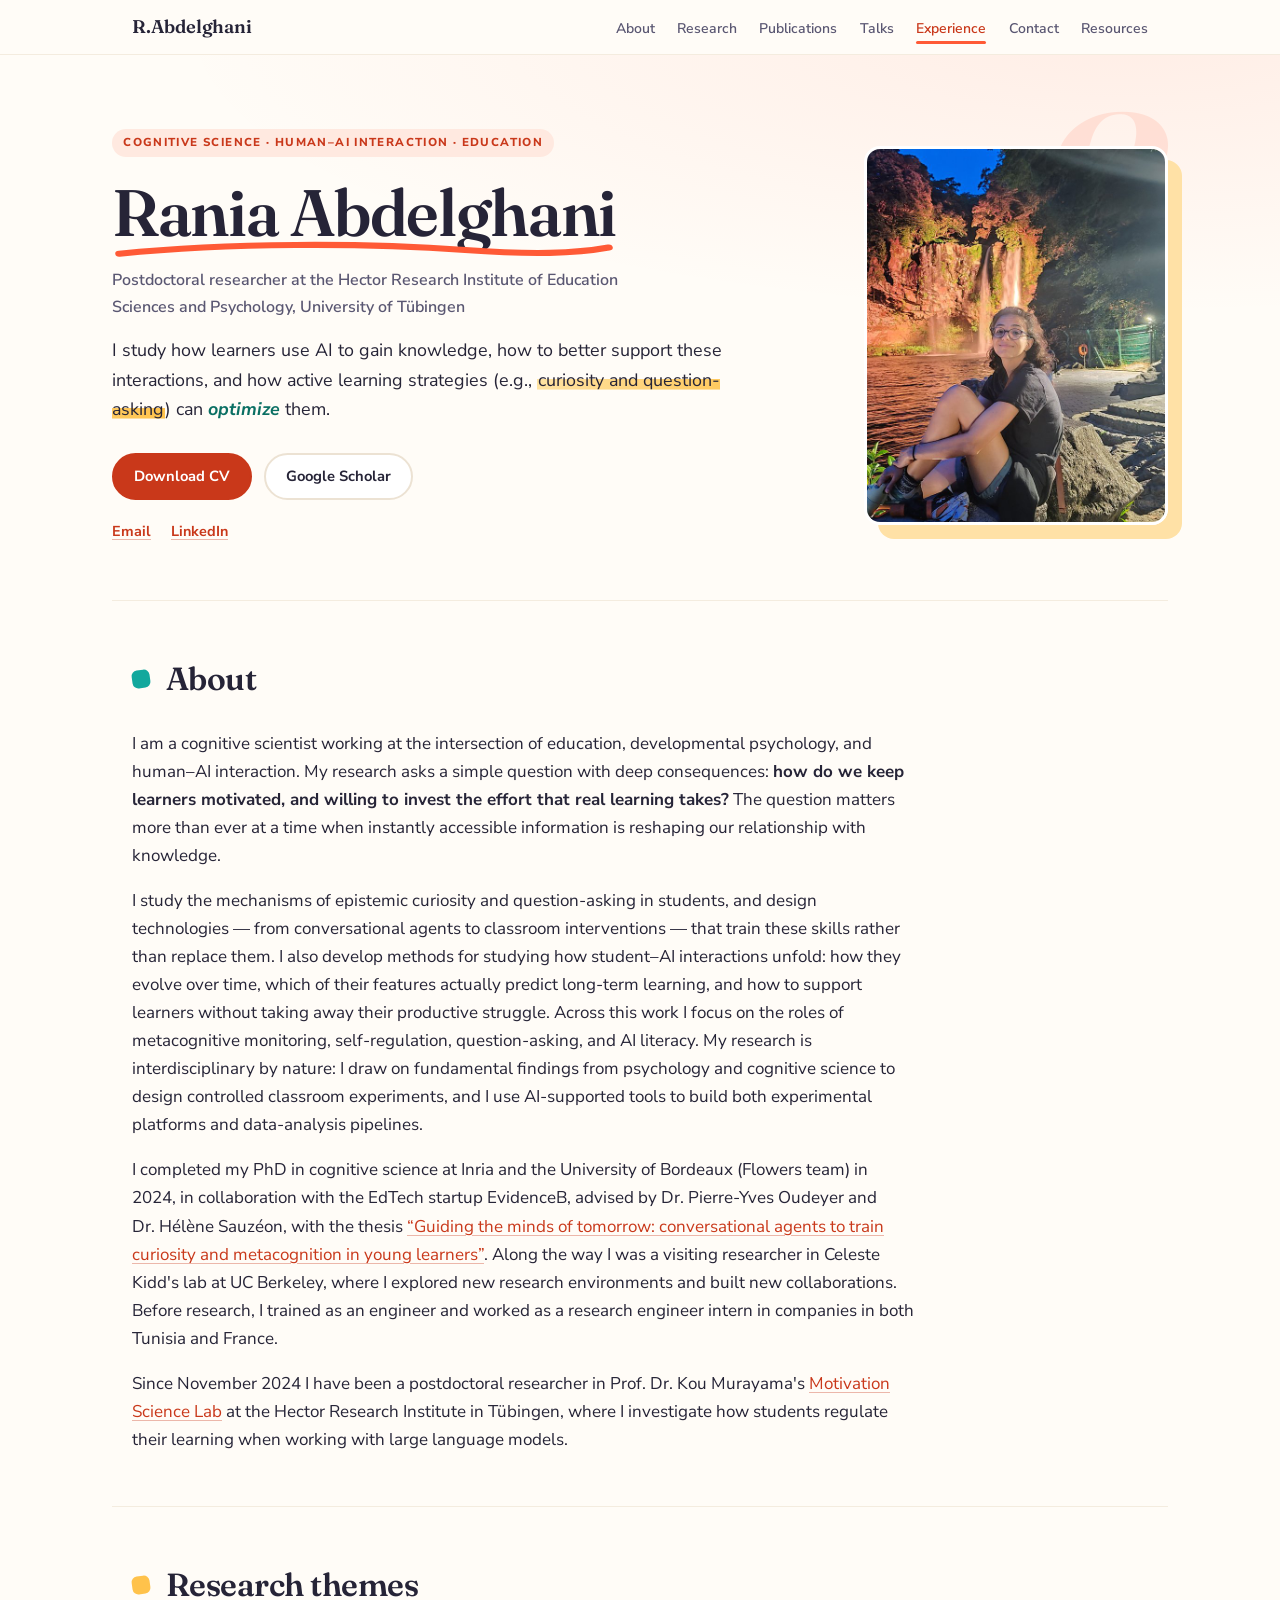
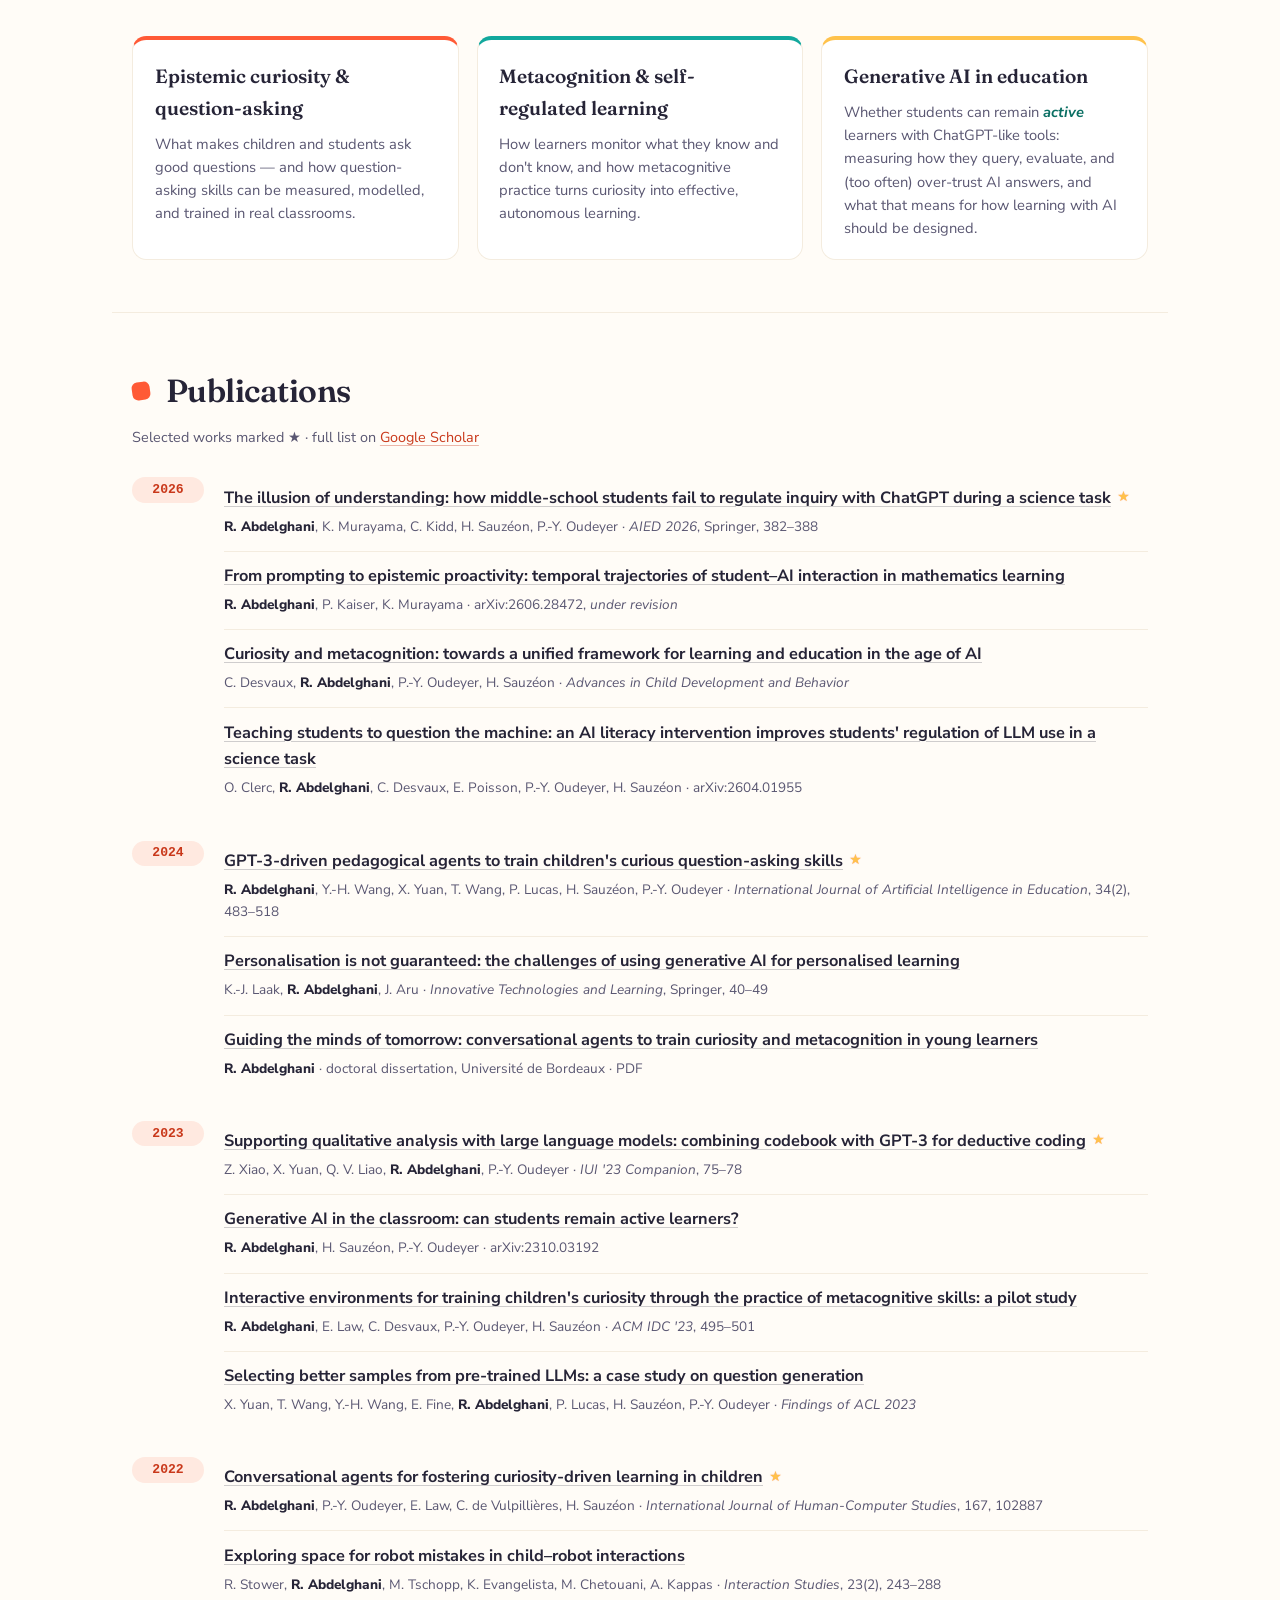
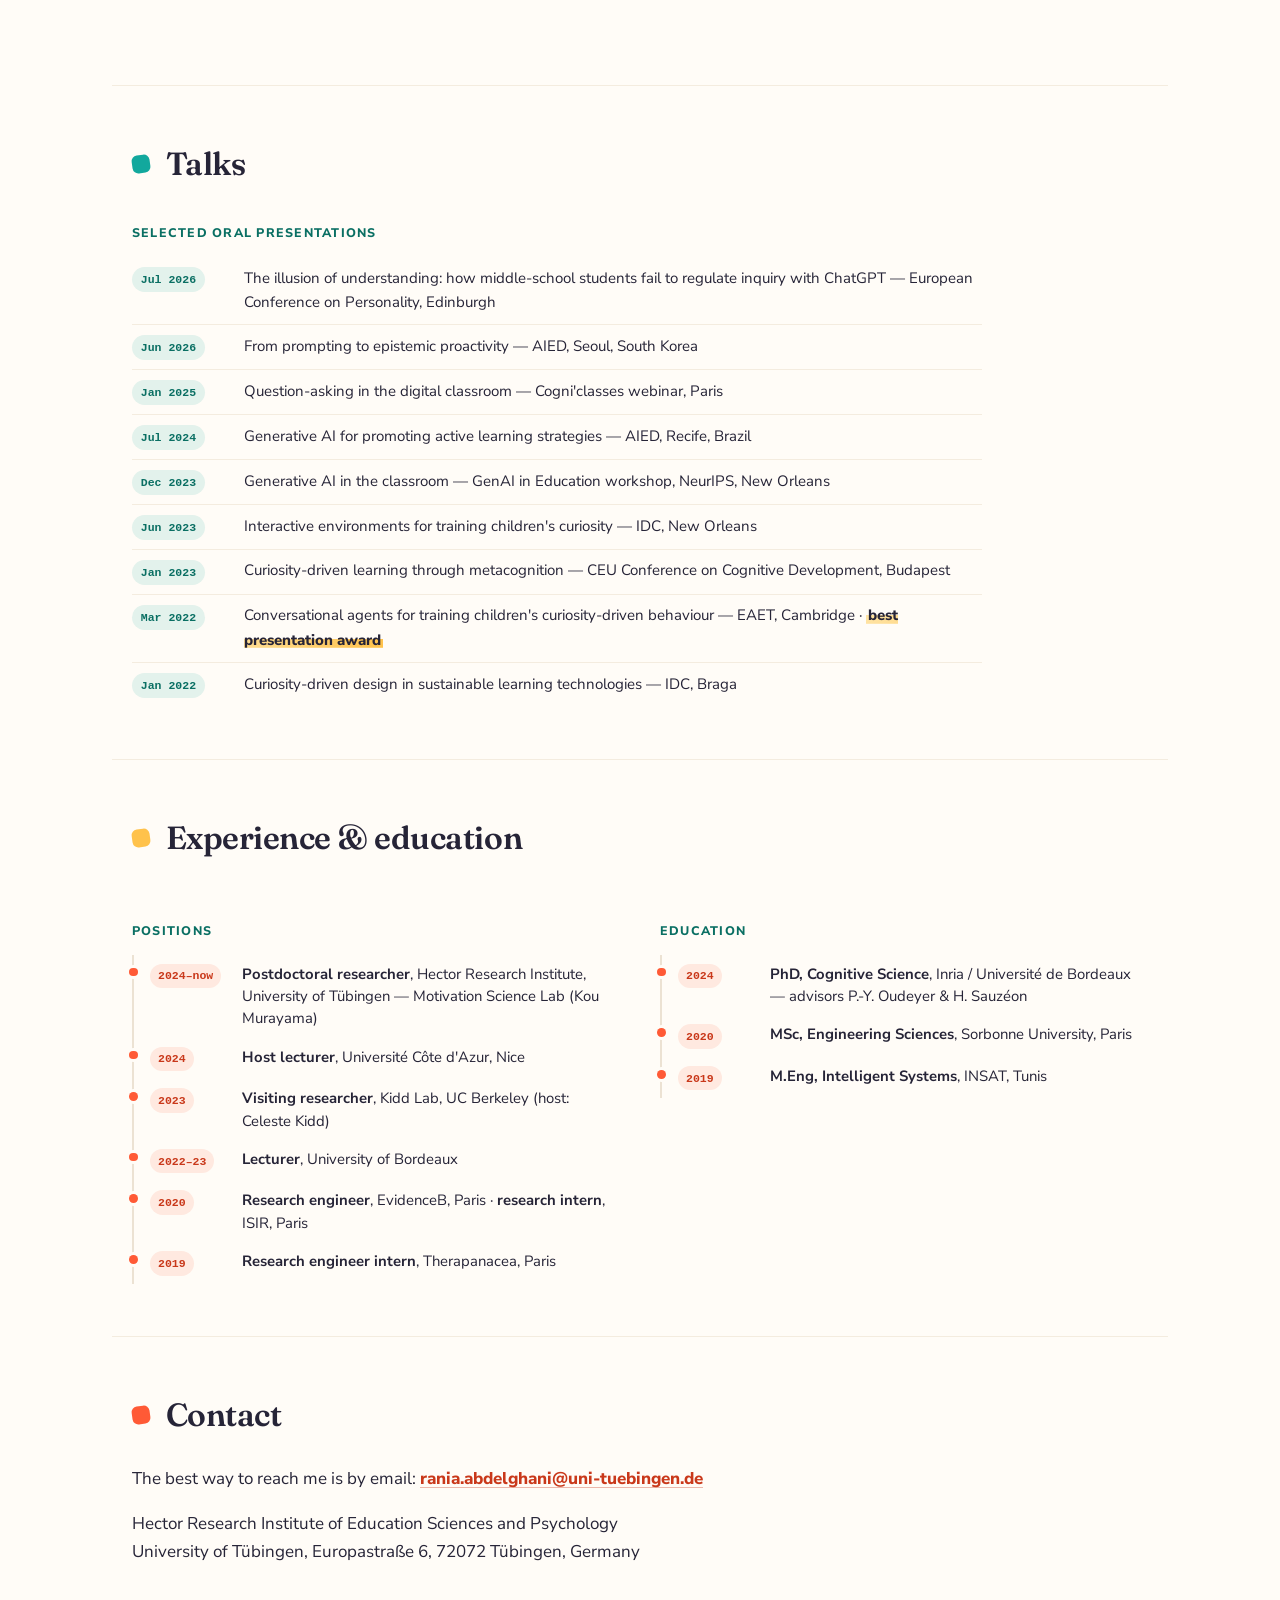
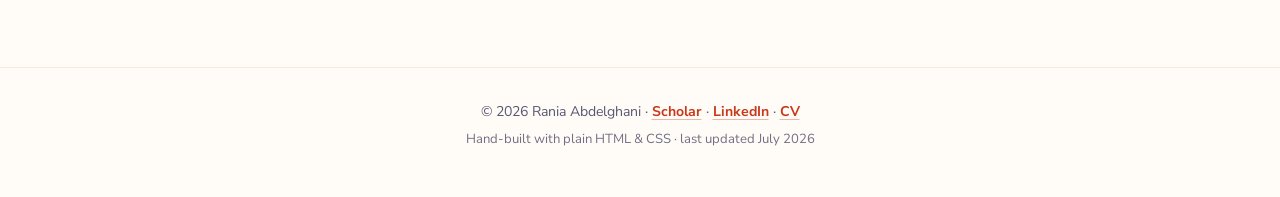
==== index.html @ e4611a33 "feat: brighten site with playful 'curious' theme - Rebuild stylesheet: sunlit cream palette with cor" ====
<!DOCTYPE html>
<html lang="en">
<head>
<meta charset="utf-8">
<meta name="viewport" content="width=device-width, initial-scale=1">
<title>Rania Abdelghani — Cognitive Science &amp; AI in Education</title>
<meta name="description" content="Dr. Rania Abdelghani is a postdoctoral researcher at the Hector Research Institute, University of Tübingen, studying curiosity, metacognition, and how children and students learn with generative AI.">
<link rel="canonical" href="https://raniaabdelghani.github.io/">
<meta property="og:type" content="profile">
<meta property="og:title" content="Rania Abdelghani — Cognitive Science &amp; AI in Education">
<meta property="og:description" content="Curiosity, metacognition, and learning with generative AI. Postdoctoral researcher, Hector Research Institute, University of Tübingen.">
<meta property="og:url" content="https://raniaabdelghani.github.io/">
<meta property="og:image" content="https://raniaabdelghani.github.io/assets/img/portrait.jpg">
<meta name="twitter:card" content="summary">
<link rel="icon" href="data:image/svg+xml,%3Csvg xmlns='http://www.w3.org/2000/svg' viewBox='0 0 100 100'%3E%3Ctext y='.9em' font-size='90'%3E%E2%9D%94%3C/text%3E%3C/svg%3E">
<link rel="preconnect" href="https://fonts.googleapis.com">
<link rel="preconnect" href="https://fonts.gstatic.com" crossorigin>
<link rel="stylesheet" href="https://fonts.googleapis.com/css2?family=Fraunces:ital,opsz,wght@0,9..144,400..900;1,9..144,400..600&family=Nunito+Sans:ital,wght@0,400;0,600;0,700;0,800;1,400&display=swap">
<link rel="stylesheet" href="assets/css/style.css">
<script type="application/ld+json">
{
  "@context": "https://schema.org",
  "@type": "Person",
  "name": "Rania Abdelghani",
  "jobTitle": "Postdoctoral Researcher",
  "affiliation": {
    "@type": "Organization",
    "name": "Hector Research Institute of Education Sciences and Psychology, University of Tübingen"
  },
  "url": "https://raniaabdelghani.github.io/",
  "sameAs": [
    "https://scholar.google.com/citations?user=L5WCl5MAAAAJ",
    "https://www.linkedin.com/in/abdelghanir-rania/"
  ]
}
</script>
</head>
<body>

<a class="skip-link" href="#main">Skip to content</a>

<header class="site-head" id="top">
  <nav class="nav" aria-label="Main">
    <a class="nav-name" href="#top">R.&hairsp;Abdelghani</a>
    <button type="button" class="nav-toggle" aria-expanded="false" aria-controls="nav-menu">
      <span class="nav-toggle-bar" aria-hidden="true"></span>
      <span class="visually-hidden">Menu</span>
    </button>
    <ul class="nav-menu" id="nav-menu">
      <li><a href="#about">About</a></li>
      <li><a href="#research">Research</a></li>
      <li><a href="#publications">Publications</a></li>
      <li><a href="#talks">Talks</a></li>
      <li><a href="#experience">Experience</a></li>
      <li><a href="#contact">Contact</a></li>
      <li><a href="resources.html">Resources</a></li>
    </ul>
  </nav>
</header>

<main id="main" tabindex="-1">

  <!-- ============ HERO ============ -->
  <section class="hero" aria-label="Introduction">
    <div class="hero-inner">
      <span class="floating-q" aria-hidden="true">?</span>
      <div class="hero-text">
        <p class="kicker">Cognitive science · Human–AI interaction · Education</p>
        <h1>Rania Abdelghani</h1>
        <p class="hero-role">Postdoctoral researcher at the Hector Research Institute of Education Sciences and Psychology, University of&nbsp;Tübingen</p>
        <p class="hero-tagline">I study how learners use AI to gain knowledge, how to better support these interactions, and how active learning strategies (e.g., <span class="hl">curiosity and question-asking</span>) can <em>optimize</em> them.</p>
        <div class="hero-actions">
          <a class="btn btn-primary" href="assets/cv-rania-abdelghani.pdf">Download CV</a>
          <a class="btn" href="https://scholar.google.com/citations?user=L5WCl5MAAAAJ">Google Scholar</a>
        </div>
        <ul class="hero-links" aria-label="Profiles">
          <li><a class="mailto-link" href="#contact">Email</a></li>
          <li><a href="https://www.linkedin.com/in/abdelghanir-rania/">LinkedIn</a></li>
        </ul>
      </div>
      <div class="hero-portrait">
        <img src="assets/img/portrait.jpg" alt="Portrait of Rania Abdelghani" width="320" height="400"
             onerror="this.style.display='none';this.nextElementSibling.style.display='grid'">
        <div class="monogram" style="display:none" aria-hidden="true"><span>RA</span><span class="monogram-q">?</span></div>
      </div>
    </div>
  </section>

  <!-- ============ ABOUT ============ -->
  <section class="section" id="about">
    <h2>About</h2>
    <div class="prose">
      <p>I am a cognitive scientist working at the intersection of education, developmental psychology, and human–AI interaction. My research asks a simple question with deep consequences: <strong>how do we keep learners motivated, and willing to invest the effort that real learning takes?</strong> The question matters more than ever at a time when instantly accessible information is reshaping our relationship with knowledge.</p>
      <p>I study the mechanisms of epistemic curiosity and question-asking in students, and design technologies — from conversational agents to classroom interventions — that train these skills rather than replace them. I also develop methods for studying how student–AI interactions unfold: how they evolve over time, which of their features actually predict long-term learning, and how to support learners without taking away their productive struggle. Across this work I focus on the roles of metacognitive monitoring, self-regulation, question-asking, and AI literacy. My research is interdisciplinary by nature: I draw on fundamental findings from psychology and cognitive science to design controlled classroom experiments, and I use AI-supported tools to build both experimental platforms and data-analysis pipelines.</p>
      <p>I completed my PhD in cognitive science at Inria and the University of Bordeaux (Flowers team) in 2024, in collaboration with the EdTech startup EvidenceB, advised by Dr.&nbsp;Pierre-Yves Oudeyer and Dr.&nbsp;Hélène Sauzéon, with the thesis <a href="assets/phd-thesis-rania-abdelghani.pdf">“Guiding the minds of tomorrow: conversational agents to train curiosity and metacognition in young learners”</a>. Along the way I was a visiting researcher in Celeste Kidd's lab at UC&nbsp;Berkeley, where I explored new research environments and built new collaborations. Before research, I trained as an engineer and worked as a research engineer intern in companies in both Tunisia and France.</p>
      <p>Since November 2024 I have been a postdoctoral researcher in Prof.&nbsp;Dr.&nbsp;Kou Murayama's <a href="https://motivationsciencelab.com/">Motivation Science Lab</a> at the Hector Research Institute in Tübingen, where I investigate how students regulate their learning when working with large language models.</p>
    </div>
  </section>

  <!-- ============ RESEARCH ============ -->
  <section class="section" id="research">
    <h2>Research themes</h2>
    <div class="cards">
      <article class="card">
        <h3>Epistemic curiosity &amp; question-asking</h3>
        <p>What makes children and students ask good questions — and how question-asking skills can be measured, modelled, and trained in real classrooms.</p>
      </article>
      <article class="card">
        <h3>Metacognition &amp; self-regulated learning</h3>
        <p>How learners monitor what they know and don't know, and how metacognitive practice turns curiosity into effective, autonomous learning.</p>
      </article>
      <article class="card">
        <h3>Generative AI in education</h3>
        <p>Whether students can remain <em>active</em> learners with ChatGPT-like tools: measuring how they query, evaluate, and (too often) over-trust AI answers, and what that means for how learning with AI should be designed.</p>
      </article>
    </div>
  </section>

  <!-- ============ PUBLICATIONS ============ -->
  <section class="section" id="publications">
    <h2>Publications</h2>
    <p class="section-note">Selected works marked ★ · full list on <a href="https://scholar.google.com/citations?user=L5WCl5MAAAAJ">Google Scholar</a></p>

    <div class="pub-year"><h3>2026</h3>
      <ol class="pub-list">
        <li class="pub pub-selected">
          <p class="pub-title"><a href="https://doi.org/10.1007/978-3-032-29788-4_54">The illusion of understanding: how middle-school students fail to regulate inquiry with ChatGPT during a science task</a></p>
          <p class="pub-meta"><span class="me">R. Abdelghani</span>, K. Murayama, C. Kidd, H. Sauzéon, P.-Y. Oudeyer · <em>AIED 2026</em>, Springer, 382–388</p>
        </li>
        <li class="pub">
          <p class="pub-title"><a href="https://doi.org/10.48550/arXiv.2606.28472">From prompting to epistemic proactivity: temporal trajectories of student–AI interaction in mathematics learning</a></p>
          <p class="pub-meta"><span class="me">R. Abdelghani</span>, P. Kaiser, K. Murayama · arXiv:2606.28472, <em>under revision</em></p>
        </li>
        <li class="pub">
          <p class="pub-title"><a href="https://doi.org/10.1016/bs.acdb.2026.04.005">Curiosity and metacognition: towards a unified framework for learning and education in the age of AI</a></p>
          <p class="pub-meta">C. Desvaux, <span class="me">R. Abdelghani</span>, P.-Y. Oudeyer, H. Sauzéon · <em>Advances in Child Development and Behavior</em></p>
        </li>
        <li class="pub">
          <p class="pub-title"><a href="https://doi.org/10.48550/arXiv.2604.01955">Teaching students to question the machine: an AI literacy intervention improves students' regulation of LLM use in a science task</a></p>
          <p class="pub-meta">O. Clerc, <span class="me">R. Abdelghani</span>, C. Desvaux, E. Poisson, P.-Y. Oudeyer, H. Sauzéon · arXiv:2604.01955</p>
        </li>
      </ol>
    </div>

    <div class="pub-year"><h3>2024</h3>
      <ol class="pub-list">
        <li class="pub pub-selected">
          <p class="pub-title"><a href="https://doi.org/10.1007/s40593-023-00340-7">GPT-3-driven pedagogical agents to train children's curious question-asking skills</a></p>
          <p class="pub-meta"><span class="me">R. Abdelghani</span>, Y.-H. Wang, X. Yuan, T. Wang, P. Lucas, H. Sauzéon, P.-Y. Oudeyer · <em>International Journal of Artificial Intelligence in Education</em>, 34(2), 483–518</p>
        </li>
        <li class="pub">
          <p class="pub-title"><a href="https://doi.org/10.1007/978-3-031-65881-5_5">Personalisation is not guaranteed: the challenges of using generative AI for personalised learning</a></p>
          <p class="pub-meta">K.-J. Laak, <span class="me">R. Abdelghani</span>, J. Aru · <em>Innovative Technologies and Learning</em>, Springer, 40–49</p>
        </li>
        <li class="pub">
          <p class="pub-title"><a href="assets/phd-thesis-rania-abdelghani.pdf">Guiding the minds of tomorrow: conversational agents to train curiosity and metacognition in young learners</a></p>
          <p class="pub-meta"><span class="me">R. Abdelghani</span> · doctoral dissertation, Université de Bordeaux · PDF</p>
        </li>
      </ol>
    </div>

    <div class="pub-year"><h3>2023</h3>
      <ol class="pub-list">
        <li class="pub pub-selected">
          <p class="pub-title"><a href="https://doi.org/10.1145/3581754.3584136">Supporting qualitative analysis with large language models: combining codebook with GPT-3 for deductive coding</a></p>
          <p class="pub-meta">Z. Xiao, X. Yuan, Q. V. Liao, <span class="me">R. Abdelghani</span>, P.-Y. Oudeyer · <em>IUI '23 Companion</em>, 75–78</p>
        </li>
        <li class="pub">
          <p class="pub-title"><a href="https://arxiv.org/abs/2310.03192">Generative AI in the classroom: can students remain active learners?</a></p>
          <p class="pub-meta"><span class="me">R. Abdelghani</span>, H. Sauzéon, P.-Y. Oudeyer · arXiv:2310.03192</p>
        </li>
        <li class="pub">
          <p class="pub-title"><a href="https://doi.org/10.1145/3585088.3593880">Interactive environments for training children's curiosity through the practice of metacognitive skills: a pilot study</a></p>
          <p class="pub-meta"><span class="me">R. Abdelghani</span>, E. Law, C. Desvaux, P.-Y. Oudeyer, H. Sauzéon · <em>ACM IDC '23</em>, 495–501</p>
        </li>
        <li class="pub">
          <p class="pub-title"><a href="https://arxiv.org/abs/2209.11000">Selecting better samples from pre-trained LLMs: a case study on question generation</a></p>
          <p class="pub-meta">X. Yuan, T. Wang, Y.-H. Wang, E. Fine, <span class="me">R. Abdelghani</span>, P. Lucas, H. Sauzéon, P.-Y. Oudeyer · <em>Findings of ACL 2023</em></p>
        </li>
      </ol>
    </div>

    <div class="pub-year"><h3>2022</h3>
      <ol class="pub-list">
        <li class="pub pub-selected">
          <p class="pub-title"><a href="https://doi.org/10.1016/j.ijhcs.2022.102887">Conversational agents for fostering curiosity-driven learning in children</a></p>
          <p class="pub-meta"><span class="me">R. Abdelghani</span>, P.-Y. Oudeyer, E. Law, C. de Vulpillières, H. Sauzéon · <em>International Journal of Human-Computer Studies</em>, 167, 102887</p>
        </li>
        <li class="pub">
          <p class="pub-title"><a href="https://doi.org/10.1075/is.21034.sto">Exploring space for robot mistakes in child–robot interactions</a></p>
          <p class="pub-meta">R. Stower, <span class="me">R. Abdelghani</span>, M. Tschopp, K. Evangelista, M. Chetouani, A. Kappas · <em>Interaction Studies</em>, 23(2), 243–288</p>
        </li>
      </ol>
    </div>
  </section>

  <!-- ============ TALKS ============ -->
  <section class="section" id="talks">
    <h2>Talks</h2>

    <h3 class="subhead">Selected oral presentations</h3>
    <ul class="talk-list">
      <li><span class="talk-when">Jul 2026</span><span class="talk-what">The illusion of understanding: how middle-school students fail to regulate inquiry with ChatGPT — European Conference on Personality, Edinburgh</span></li>
      <li><span class="talk-when">Jun 2026</span><span class="talk-what">From prompting to epistemic proactivity — AIED, Seoul, South Korea</span></li>
      <li><span class="talk-when">Jan 2025</span><span class="talk-what">Question-asking in the digital classroom — Cogni'classes webinar, Paris</span></li>
      <li><span class="talk-when">Jul 2024</span><span class="talk-what">Generative AI for promoting active learning strategies — AIED, Recife, Brazil</span></li>
      <li><span class="talk-when">Dec 2023</span><span class="talk-what">Generative AI in the classroom — GenAI in Education workshop, NeurIPS, New Orleans</span></li>
      <li><span class="talk-when">Jun 2023</span><span class="talk-what">Interactive environments for training children's curiosity — IDC, New Orleans</span></li>
      <li><span class="talk-when">Jan 2023</span><span class="talk-what">Curiosity-driven learning through metacognition — CEU Conference on Cognitive Development, Budapest</span></li>
      <li><span class="talk-when">Mar 2022</span><span class="talk-what">Conversational agents for training children's curiosity-driven behaviour — EAET, Cambridge · <span class="award">best presentation award</span></span></li>
      <li><span class="talk-when">Jan 2022</span><span class="talk-what">Curiosity-driven design in sustainable learning technologies — IDC, Braga</span></li>
    </ul>
  </section>

  <!-- ============ EXPERIENCE ============ -->
  <section class="section" id="experience">
    <h2>Experience &amp; education</h2>
    <div class="twocol">
      <div>
        <h3 class="subhead">Positions</h3>
        <ul class="timeline">
          <li><span class="tl-when">2024–now</span><div><strong>Postdoctoral researcher</strong>, Hector Research Institute, University of Tübingen — Motivation Science Lab (Kou Murayama)</div></li>
          <li><span class="tl-when">2024</span><div><strong>Host lecturer</strong>, Université Côte d'Azur, Nice</div></li>
          <li><span class="tl-when">2023</span><div><strong>Visiting researcher</strong>, Kidd Lab, UC Berkeley (host: Celeste Kidd)</div></li>
          <li><span class="tl-when">2022–23</span><div><strong>Lecturer</strong>, University of Bordeaux</div></li>
          <li><span class="tl-when">2020</span><div><strong>Research engineer</strong>, EvidenceB, Paris · <strong>research intern</strong>, ISIR, Paris</div></li>
          <li><span class="tl-when">2019</span><div><strong>Research engineer intern</strong>, Therapanacea, Paris</div></li>
        </ul>
      </div>
      <div>
        <h3 class="subhead">Education</h3>
        <ul class="timeline">
          <li><span class="tl-when">2024</span><div><strong>PhD, Cognitive Science</strong>, Inria / Université de Bordeaux — advisors P.-Y. Oudeyer &amp; H. Sauzéon</div></li>
          <li><span class="tl-when">2020</span><div><strong>MSc, Engineering Sciences</strong>, Sorbonne University, Paris</div></li>
          <li><span class="tl-when">2019</span><div><strong>M.Eng, Intelligent Systems</strong>, INSAT, Tunis</div></li>
        </ul>
      </div>
    </div>
  </section>

  <!-- ============ CONTACT ============ -->
  <section class="section" id="contact">
    <h2>Contact</h2>
    <div class="prose">
      <p>The best way to reach me is by email:
        <span class="email-slot"><noscript>rania.abdelghani [at] uni-tuebingen [dot] de</noscript></span>
      </p>
      <p>Hector Research Institute of Education Sciences and Psychology<br>
      University of Tübingen, Europastraße 6, 72072 Tübingen, Germany</p>
    </div>
  </section>

</main>

<footer class="site-foot">
  <p>© 2026 Rania Abdelghani ·
    <a href="https://scholar.google.com/citations?user=L5WCl5MAAAAJ">Scholar</a> ·
    <a href="https://www.linkedin.com/in/abdelghanir-rania/">LinkedIn</a> ·
    <a href="assets/cv-rania-abdelghani.pdf">CV</a></p>
  <p class="foot-note">Hand-built with plain HTML &amp; CSS · last updated July 2026</p>
</footer>

<script src="assets/js/main.js"></script>
</body>
</html>
---- assets/css/style.css ----
/* ============================================================
   Rania Abdelghani — personal academic site
   Direction: "Curious" — bright, warm, playful
   Palette: sunlit cream / indigo ink / coral · teal · sun
   Type: Fraunces (display) + Nunito Sans (body/ui) + mono data
   Signature: floating "?", coral swoosh, sun highlighter
   ============================================================ */

:root {
  /* surfaces */
  --paper: #fffcf7;
  --paper-raised: #ffffff;
  --paper-sunk: #fbf2e6;

  /* ink */
  --ink: #262437;
  --ink-soft: #5a5772;

  /* accents — bright versions are for DECORATION only */
  --coral: #ff5a36;         /* swoosh, floating ?, dots, borders, hovers */
  --coral-ink: #c9381a;     /* links, button fill, coral text (AA on paper) */
  --teal: #12a89d;
  --teal-ink: #0a6f63;
  --sun: #ffc24b;
  --sun-soft: #ffe3a3;

  /* pastel picture-frame cycle — theme-tied only */
  --frame-coral: #ffc2b0;
  --frame-teal: #a7e6de;
  --frame-sun: #ffe1a6;

  /* lines */
  --rule: #ece2d3;
  --rule-soft: #f4ecdf;

  --display: "Fraunces", "Iowan Old Style", Georgia, serif;
  --sans: "Nunito Sans", system-ui, -apple-system, "Segoe UI", Roboto, sans-serif;
  --mono: ui-monospace, "SF Mono", Menlo, Consolas, "Liberation Mono", monospace;

  /* hand-drawn coral underline (bright coral) */
  --swoosh: url("data:image/svg+xml,%3Csvg xmlns='http://www.w3.org/2000/svg' viewBox='0 0 300 18' preserveAspectRatio='none'%3E%3Cpath d='M5 12 C70 3 150 3 210 9 C250 13 275 12 295 7' fill='none' stroke='%23ff5a36' stroke-width='5' stroke-linecap='round'/%3E%3C/svg%3E");

  --w: 66rem;
  color-scheme: light dark;
}

@media (prefers-color-scheme: dark) {
  :root {
    --paper: #1b1a26;
    --paper-raised: #232232;
    --paper-sunk: #201f2c;
    --ink: #efeaf3;
    --ink-soft: #a8a4bb;
    --coral: #ff7a5c;
    --coral-ink: #ff8a6b;
    --teal: #35d0c3;
    --teal-ink: #48d8cb;
    --sun: #ffce5f;
    --sun-soft: #ffe3a3;
    --frame-coral: #ff9e86;
    --frame-teal: #6fd6c9;
    --frame-sun: #ffd486;
    --rule: #34324a;
    --rule-soft: #2a2839;
    --swoosh: url("data:image/svg+xml,%3Csvg xmlns='http://www.w3.org/2000/svg' viewBox='0 0 300 18' preserveAspectRatio='none'%3E%3Cpath d='M5 12 C70 3 150 3 210 9 C250 13 275 12 295 7' fill='none' stroke='%23ff7a5c' stroke-width='5' stroke-linecap='round'/%3E%3C/svg%3E");
  }
}

/* smoothly interpolable frame colour (registered → fades instead of snapping) */
@property --frame {
  syntax: "<color>";
  inherits: false;
  initial-value: #ffe1a6;
}
@keyframes frameCycle {
  0%   { --frame: var(--frame-coral); transform: rotate(0deg); }
  16%  { transform: rotate(2deg); }
  33%  { --frame: var(--frame-teal);  transform: rotate(0deg); }
  50%  { transform: rotate(2deg); }
  66%  { --frame: var(--frame-sun);   transform: rotate(0deg); }
  83%  { transform: rotate(2deg); }
  100% { --frame: var(--frame-coral); transform: rotate(0deg); }
}

* { box-sizing: border-box; }

html { scroll-behavior: smooth; scroll-padding-top: 4.5rem; }

body {
  margin: 0;
  background: var(--paper);
  color: var(--ink);
  font-family: var(--sans);
  font-size: 1.0625rem;
  line-height: 1.65;
  font-optical-sizing: auto;
  -webkit-font-smoothing: antialiased;
}

/* ---------- utilities ---------- */

.visually-hidden {
  position: absolute; width: 1px; height: 1px;
  overflow: hidden; clip: rect(0 0 0 0); white-space: nowrap;
}

.skip-link {
  position: absolute; left: 1rem; top: -3rem;
  background: var(--ink); color: var(--paper);
  padding: .5rem 1rem; border-radius: 0 0 .6rem .6rem;
  font-family: var(--sans); font-size: .875rem; font-weight: 700;
  transition: top .15s ease; z-index: 20;
}
.skip-link:focus { top: 0; }

a {
  color: var(--coral-ink);
  text-decoration-color: color-mix(in srgb, var(--coral-ink) 35%, transparent);
  text-underline-offset: 3px;
}
a:hover { text-decoration-thickness: 2px; }

:focus-visible { outline: 2.5px solid var(--coral); outline-offset: 3px; border-radius: 3px; }

/* sun-yellow highlighter marker — "a curious mind marking the page" */
.hl {
  background: linear-gradient(103deg, var(--sun-soft), var(--sun)) no-repeat;
  background-size: 100% 44%;
  background-position: 0 82%;
  padding: 0 .08em;
  border-radius: .1em;
}
@media (prefers-color-scheme: dark) {
  .hl {
    color: var(--ink);
    background: linear-gradient(transparent 58%, color-mix(in srgb, var(--sun) 42%, transparent) 0) no-repeat;
  }
}

/* ---------- nav ---------- */

.site-head {
  position: sticky; top: 0; z-index: 10;
  background: color-mix(in srgb, var(--paper) 85%, transparent);
  backdrop-filter: blur(10px);
  -webkit-backdrop-filter: blur(10px);
  border-bottom: 1px solid var(--rule-soft);
}

.nav {
  max-width: var(--w); margin: 0 auto; padding: 0 1.25rem;
  display: flex; align-items: center; justify-content: space-between;
  min-height: 3.4rem;
  font-family: var(--sans);
}

.nav-name {
  font-family: var(--display); font-weight: 600; font-size: 1.15rem;
  color: var(--ink); text-decoration: none; letter-spacing: -.01em;
}
.nav-name:hover { color: var(--coral-ink); }

.nav-menu {
  display: flex; gap: 1.4rem; list-style: none; margin: 0; padding: 0;
}
.nav-menu a {
  position: relative;
  color: var(--ink-soft); text-decoration: none;
  font-size: .875rem; font-weight: 600;
  padding: .35rem 0;
}
.nav-menu a::after {
  content: ""; position: absolute; left: 0; right: 0; bottom: -.05rem;
  height: 2.5px; border-radius: 2px; background: var(--coral);
  transform: scaleX(0); transform-origin: left; transition: transform .2s ease;
}
.nav-menu a:hover { color: var(--ink); }
.nav-menu a:hover::after { transform: scaleX(1); }
.nav-menu a.active { color: var(--coral-ink); }
.nav-menu a.active::after { transform: scaleX(1); }

.nav-toggle {
  display: none; background: none; border: 1.5px solid var(--rule);
  border-radius: .6rem; padding: .55rem .6rem; cursor: pointer;
}
.nav-toggle-bar, .nav-toggle-bar::before, .nav-toggle-bar::after {
  content: ""; display: block; width: 1.1rem; height: 2.5px;
  background: var(--ink); border-radius: 2px; position: relative;
}
.nav-toggle-bar::before { position: absolute; top: -5px; }
.nav-toggle-bar::after  { position: absolute; top: 5px; }

/* ---------- hero ---------- */

.hero {
  padding: 4.5rem 1.25rem 3.5rem;
  background: radial-gradient(120% 85% at 88% -5%, color-mix(in srgb, var(--coral) 9%, transparent), transparent 62%);
}

.hero-inner {
  position: relative;
  max-width: var(--w); margin: 0 auto;
  display: grid; grid-template-columns: 1fr minmax(14rem, 19rem);
  gap: 3rem; align-items: center;
}
.hero-text, .hero-portrait { position: relative; z-index: 1; }

/* the signature: a big, curious question mark hanging in the air */
.floating-q {
  position: absolute; z-index: 0; top: -3.2rem; right: 2%;
  font-family: var(--display); font-style: italic; font-weight: 600;
  font-size: clamp(9rem, 20vw, 17rem); line-height: 1;
  color: var(--coral); opacity: .12; pointer-events: none;
  user-select: none;
}
@media (prefers-reduced-motion: no-preference) {
  .floating-q { animation: bob 6s ease-in-out infinite; }
  @keyframes bob {
    50% { transform: translateY(-.6rem) rotate(-3deg); }
  }
}

.kicker {
  display: inline-block;
  font-family: var(--sans); font-size: .72rem; font-weight: 800;
  letter-spacing: .12em; text-transform: uppercase;
  color: var(--coral-ink);
  background: color-mix(in srgb, var(--coral) 12%, var(--paper));
  padding: .3rem .7rem; border-radius: 999px;
  margin: 0 0 1.4rem;
}

.hero h1 {
  position: relative; display: inline-block;
  font-family: var(--display); font-weight: 600;
  font-size: clamp(2.6rem, 6vw, 4.1rem); line-height: 1.02;
  letter-spacing: -.02em;
  margin: 0 0 1.3rem;
}
.hero h1::after {
  content: ""; position: absolute; left: -.02em; right: -.02em; bottom: -.22em;
  height: .34em; background: var(--swoosh) no-repeat; background-size: 100% 100%;
}

.hero-role {
  font-family: var(--sans); font-size: 1rem; font-weight: 600; color: var(--ink-soft);
  margin: 0 0 1rem; max-width: 34em;
}

.hero-tagline { margin: 0 0 1.75rem; max-width: 36em; font-size: 1.12rem; }
.hero-tagline em { font-style: italic; color: var(--teal-ink); font-weight: 700; }

.hero-actions { display: flex; flex-wrap: wrap; gap: .75rem; margin-bottom: 1.25rem; }

.btn {
  display: inline-block; font-family: var(--sans); font-size: .92rem; font-weight: 700;
  padding: .6rem 1.25rem; border-radius: 999px;
  border: 2px solid var(--rule); color: var(--ink);
  text-decoration: none; background: var(--paper-raised);
  transition: transform .15s ease, border-color .15s ease, box-shadow .15s ease;
}
.btn:hover { border-color: var(--ink-soft); transform: translateY(-2px); }
.btn-primary {
  background: var(--coral-ink); border-color: var(--coral-ink); color: #fff;
}
.btn-primary:hover {
  border-color: var(--coral-ink); transform: translateY(-2px);
  box-shadow: 0 8px 18px color-mix(in srgb, var(--coral) 40%, transparent);
}
@media (prefers-color-scheme: dark) {
  .btn-primary { color: #201409; }
  .video-play { color: #201409; }
}

.hero-links {
  display: flex; gap: 1.25rem; list-style: none; margin: 0; padding: 0;
  font-family: var(--sans); font-size: .9rem; font-weight: 700;
}

.hero-portrait img {
  width: 100%; height: auto; border-radius: 1rem; display: block;
  border: 3px solid var(--paper-raised);
  --frame: var(--frame-sun);
  box-shadow: 14px 14px 0 var(--frame);
}
.hero-portrait img:hover, .monogram:hover {
  animation-play-state: paused;   /* hover to freeze the colour + angle */
}

.monogram {
  aspect-ratio: 4 / 5; border-radius: 1rem;
  background: linear-gradient(150deg, var(--paper-raised), var(--paper-sunk));
  border: 3px solid var(--paper-raised);
  --frame: var(--frame-sun);
  box-shadow: 14px 14px 0 var(--frame);
  display: grid; place-content: center; position: relative; overflow: hidden;
}

/* continuous pastel frame cycle (coral → mint → sun), motion-safe */
@media (prefers-reduced-motion: no-preference) {
  .hero-portrait img, .monogram { animation: frameCycle 8s ease-in-out infinite; }
}
.monogram span:first-child {
  font-family: var(--display); font-size: 4.4rem; font-weight: 600;
  letter-spacing: .02em; color: var(--ink-soft);
}
.monogram-q {
  position: absolute; right: -.3em; bottom: -.5em;
  font-family: var(--display); font-size: 11rem; font-style: italic;
  color: var(--coral); opacity: .16; line-height: 1;
}

/* hero load-in */
@media (prefers-reduced-motion: no-preference) {
  .hero-text > * { animation: rise .6s cubic-bezier(.2,.7,.3,1) both; }
  .hero-text > *:nth-child(2) { animation-delay: .06s; }
  .hero-text > *:nth-child(3) { animation-delay: .12s; }
  .hero-text > *:nth-child(4) { animation-delay: .18s; }
  .hero-text > *:nth-child(5) { animation-delay: .24s; }
  .hero-text > *:nth-child(6) { animation-delay: .30s; }
  @keyframes rise { from { opacity: 0; transform: translateY(.6rem); } }
}

/* ---------- sections ---------- */

.section { max-width: var(--w); margin: 0 auto; padding: 3.25rem 1.25rem; border-top: 1px solid var(--rule-soft); }

.section h2 {
  font-family: var(--display); font-size: 2rem; font-weight: 600;
  letter-spacing: -.015em; margin: 0 0 1.5rem;
}
/* playful building-block marker before each heading, cycling accents */
.section h2::before {
  content: ""; display: inline-block;
  width: .55em; height: .55em; border-radius: .18em;
  margin-right: .5em; transform: translateY(-.06em) rotate(-8deg);
  background: var(--coral);
}
.section:nth-of-type(3n+2) h2::before { background: var(--teal); }
.section:nth-of-type(3n)   h2::before { background: var(--sun); }

.subhead {
  font-family: var(--sans); font-size: .78rem; letter-spacing: .1em;
  text-transform: uppercase; color: var(--teal-ink);
  margin: 2rem 0 .85rem; font-weight: 800;
}

.section-note { font-family: var(--sans); font-size: .9rem; color: var(--ink-soft); margin: 1.25rem 0 0; }
.section h2 + .section-note { margin: -1rem 0 1.5rem; }

.prose { max-width: 46em; }
.prose p { margin: 0 0 1em; }
.prose p:last-child { margin-bottom: 0; }
.prose strong { color: var(--ink); }

/* ---------- research cards ---------- */

.cards {
  display: grid; grid-template-columns: repeat(auto-fit, minmax(15rem, 1fr));
  gap: 1.1rem;
}

.card {
  background: var(--paper-raised); border: 1px solid var(--rule-soft);
  border-top: 4px solid var(--coral);
  border-radius: .9rem; padding: 1.35rem 1.35rem 1.15rem;
  transition: transform .18s ease, box-shadow .18s ease;
}
.card:nth-child(3n+2) { border-top-color: var(--teal); }
.card:nth-child(3n)   { border-top-color: var(--sun); }
.card:hover { transform: translateY(-4px); box-shadow: 0 14px 30px rgb(38 36 55 / 10%); }
.card h3 { font-family: var(--display); font-weight: 600; font-size: 1.2rem; margin: 0 0 .5rem; }
.card p { font-family: var(--sans); font-size: .92rem; color: var(--ink-soft); margin: 0; line-height: 1.58; }
.card em { color: var(--teal-ink); font-style: italic; font-weight: 700; }

/* ---------- publications ---------- */

.pub-year { display: grid; grid-template-columns: 4.5rem 1fr; gap: 1.25rem; margin-bottom: 1.5rem; }
.pub-year h3 {
  font-family: var(--mono); font-size: .82rem; font-weight: 700;
  color: var(--coral-ink); margin: .25rem 0 0;
  background: color-mix(in srgb, var(--coral) 12%, var(--paper));
  padding: .12rem 0; border-radius: 999px; text-align: center;
  align-self: start;
}

.pub-list { list-style: none; margin: 0; padding: 0; }

.pub { padding: .7rem 0 .8rem; border-bottom: 1px solid var(--rule-soft); position: relative; }
.pub:last-child { border-bottom: none; }

.pub-title { margin: 0 0 .25rem; font-size: 1.02rem; font-weight: 700; }
.pub-title a { color: var(--ink); text-decoration-color: color-mix(in srgb, var(--ink) 22%, transparent); }
.pub-title a:hover { color: var(--coral-ink); }

.pub-meta { margin: 0; font-family: var(--sans); font-size: .85rem; color: var(--ink-soft); }
.pub-meta .me { font-weight: 800; color: var(--ink); }

.pub-selected .pub-title::after {
  content: "★"; color: var(--sun); font-size: .85em; margin-left: .45em;
  vertical-align: .12em;
  text-shadow: 0 0 1px color-mix(in srgb, var(--coral) 60%, transparent);
}
@media (prefers-color-scheme: dark) { .pub-selected .pub-title::after { text-shadow: none; } }

/* ---------- talks / video ---------- */

.video-facade {
  background: linear-gradient(135deg, #2a2740 0%, #45325c 100%);
  color: #f7f3ee; border-radius: 1rem; padding: 2.5rem 2rem;
  cursor: pointer; margin-bottom: .5rem;
}
.video-facade:hover .video-play { transform: scale(1.09); }
.video-facade-inner { max-width: 34em; margin: 0 auto; text-align: center; }
.video-play {
  display: grid; place-content: center; width: 3.4rem; height: 3.4rem;
  margin: 0 auto 1rem; border-radius: 50%;
  background: var(--coral); color: #fff; font-size: 1.15rem;
  padding-left: .2rem; transition: transform .15s ease;
}
.video-title { font-family: var(--display); font-weight: 600; font-size: 1.25rem; margin: 0 0 .5rem; }
.video-note { font-family: var(--sans); font-size: .82rem; opacity: .85; margin: 0; }
.video-note a { color: inherit; }

.video-facade iframe {
  width: 100%; aspect-ratio: 16 / 9; border: 0; border-radius: .6rem; display: block;
}
.video-facade.playing { padding: 0; background: #000; cursor: default; }

.talk-list { list-style: none; margin: 0; padding: 0; max-width: 50em; }
.talk-list li {
  display: grid; grid-template-columns: 6rem 1fr; gap: 1rem;
  padding: .55rem 0; border-bottom: 1px solid var(--rule-soft); align-items: start;
}
.talk-list li:last-child { border-bottom: none; }
.talk-when {
  font-family: var(--mono); font-size: .72rem; font-weight: 600;
  color: var(--teal-ink); background: color-mix(in srgb, var(--teal) 12%, var(--paper));
  padding: .18rem .55rem; border-radius: 999px; justify-self: start; margin-top: .1rem;
}
.talk-what { font-family: var(--sans); font-size: .94rem; }

/* highlighter treatment reused for awards */
.award {
  font-weight: 800; color: var(--ink);
  background: linear-gradient(103deg, var(--sun-soft), var(--sun)) no-repeat;
  background-size: 100% 44%; background-position: 0 82%;
  padding: 0 .12em; border-radius: .1em;
}
@media (prefers-color-scheme: dark) {
  .award { background: linear-gradient(transparent 58%, color-mix(in srgb, var(--sun) 42%, transparent) 0) no-repeat; }
}

/* ---------- timeline ---------- */

.twocol { display: grid; grid-template-columns: 1fr 1fr; gap: 2.5rem; }

.timeline { list-style: none; margin: 0; padding: 0; }
.timeline li {
  position: relative;
  display: grid; grid-template-columns: 4.75rem 1fr; gap: 1rem;
  padding: .5rem 0 .5rem 1rem; border-left: 2.5px solid var(--rule); align-items: start;
}
.timeline li::before {
  content: ""; position: absolute; left: -.32rem; top: .8rem;
  width: .55rem; height: .55rem; border-radius: 50%;
  background: var(--coral); box-shadow: 0 0 0 3px var(--paper);
}
.timeline .tl-when {
  font-family: var(--mono); font-size: .72rem; font-weight: 600;
  color: var(--coral-ink); background: color-mix(in srgb, var(--coral) 12%, var(--paper));
  padding: .18rem .5rem; border-radius: 999px; justify-self: start; margin-top: .05rem;
}
.timeline div { font-family: var(--sans); font-size: .93rem; line-height: 1.5; }

/* ---------- resources page ---------- */

.section-first { border-top: none; padding-bottom: 0; }

.resource {
  background: var(--paper-raised); border: 1px solid var(--rule-soft);
  border-left: 4px solid var(--coral);
  border-radius: .9rem; padding: 1.6rem 1.6rem 1.35rem;
  margin-bottom: 1.35rem; max-width: 50em;
}
.section:nth-of-type(3n+2) .resource { border-left-color: var(--teal); }
.section:nth-of-type(3n)   .resource { border-left-color: var(--sun); }
.resource h3 { font-family: var(--display); font-weight: 600; font-size: 1.28rem; margin: 0 0 .35rem; }
.resource p { margin: 0 0 .5em; }
.resource-meta {
  font-family: var(--sans); font-size: .85rem; color: var(--ink-soft);
  margin: 0 0 .9rem; font-weight: 600;
}
.resource-actions { display: flex; flex-wrap: wrap; gap: .75rem; margin-top: 1.1rem; }
.resource .video-facade { margin-top: 1.1rem; padding: 1.75rem 1.5rem; }

/* ---------- contact / footer ---------- */

.email-slot a { font-weight: 800; }

.site-foot {
  border-top: 1px solid var(--rule-soft); margin-top: 3rem;
  padding: 2rem 1.25rem 2.5rem; text-align: center;
  font-family: var(--sans); font-size: .88rem; color: var(--ink-soft);
}
.site-foot p { max-width: var(--w); margin: 0 auto .4rem; }
.site-foot a { font-weight: 700; }
.foot-note { font-size: .82rem; opacity: .85; }

/* ---------- responsive ---------- */

@media (max-width: 768px) {
  .nav-toggle { display: block; }
  .nav-menu {
    display: none; position: absolute; top: 100%; left: 0; right: 0;
    flex-direction: column; gap: 0;
    background: var(--paper); border-bottom: 1px solid var(--rule);
    padding: .5rem 1.25rem 1rem;
  }
  .nav-menu.open { display: flex; }
  .nav-menu a { display: block; padding: .55rem 0; font-size: 1rem; }
  .nav-menu a::after { display: none; }

  .hero { padding-top: 2.5rem; }
  .hero-inner { grid-template-columns: 1fr; gap: 2.5rem; }
  .hero-portrait { order: -1; max-width: 12.5rem; }
  .hero-portrait img, .monogram { box-shadow: 10px 10px 0 var(--frame); }
  .floating-q { top: -2rem; right: 4%; opacity: .1; }

  .twocol { grid-template-columns: 1fr; gap: 1.5rem; }
  .pub-year { grid-template-columns: 1fr; gap: .4rem; }
  .pub-year h3 { justify-self: start; padding: .12rem .7rem; }
  .talk-list li { grid-template-columns: 5rem 1fr; gap: .75rem; }
}

/* ---------- print ---------- */

@media print {
  .site-head, .video-facade, .hero-actions, .skip-link, .floating-q { display: none; }
  body { font-size: 11pt; background: #fff; color: #000; }
  .hero { background: none; }
  .hero-portrait img, .monogram { box-shadow: none; }
  a { color: inherit; text-decoration: none; }
}
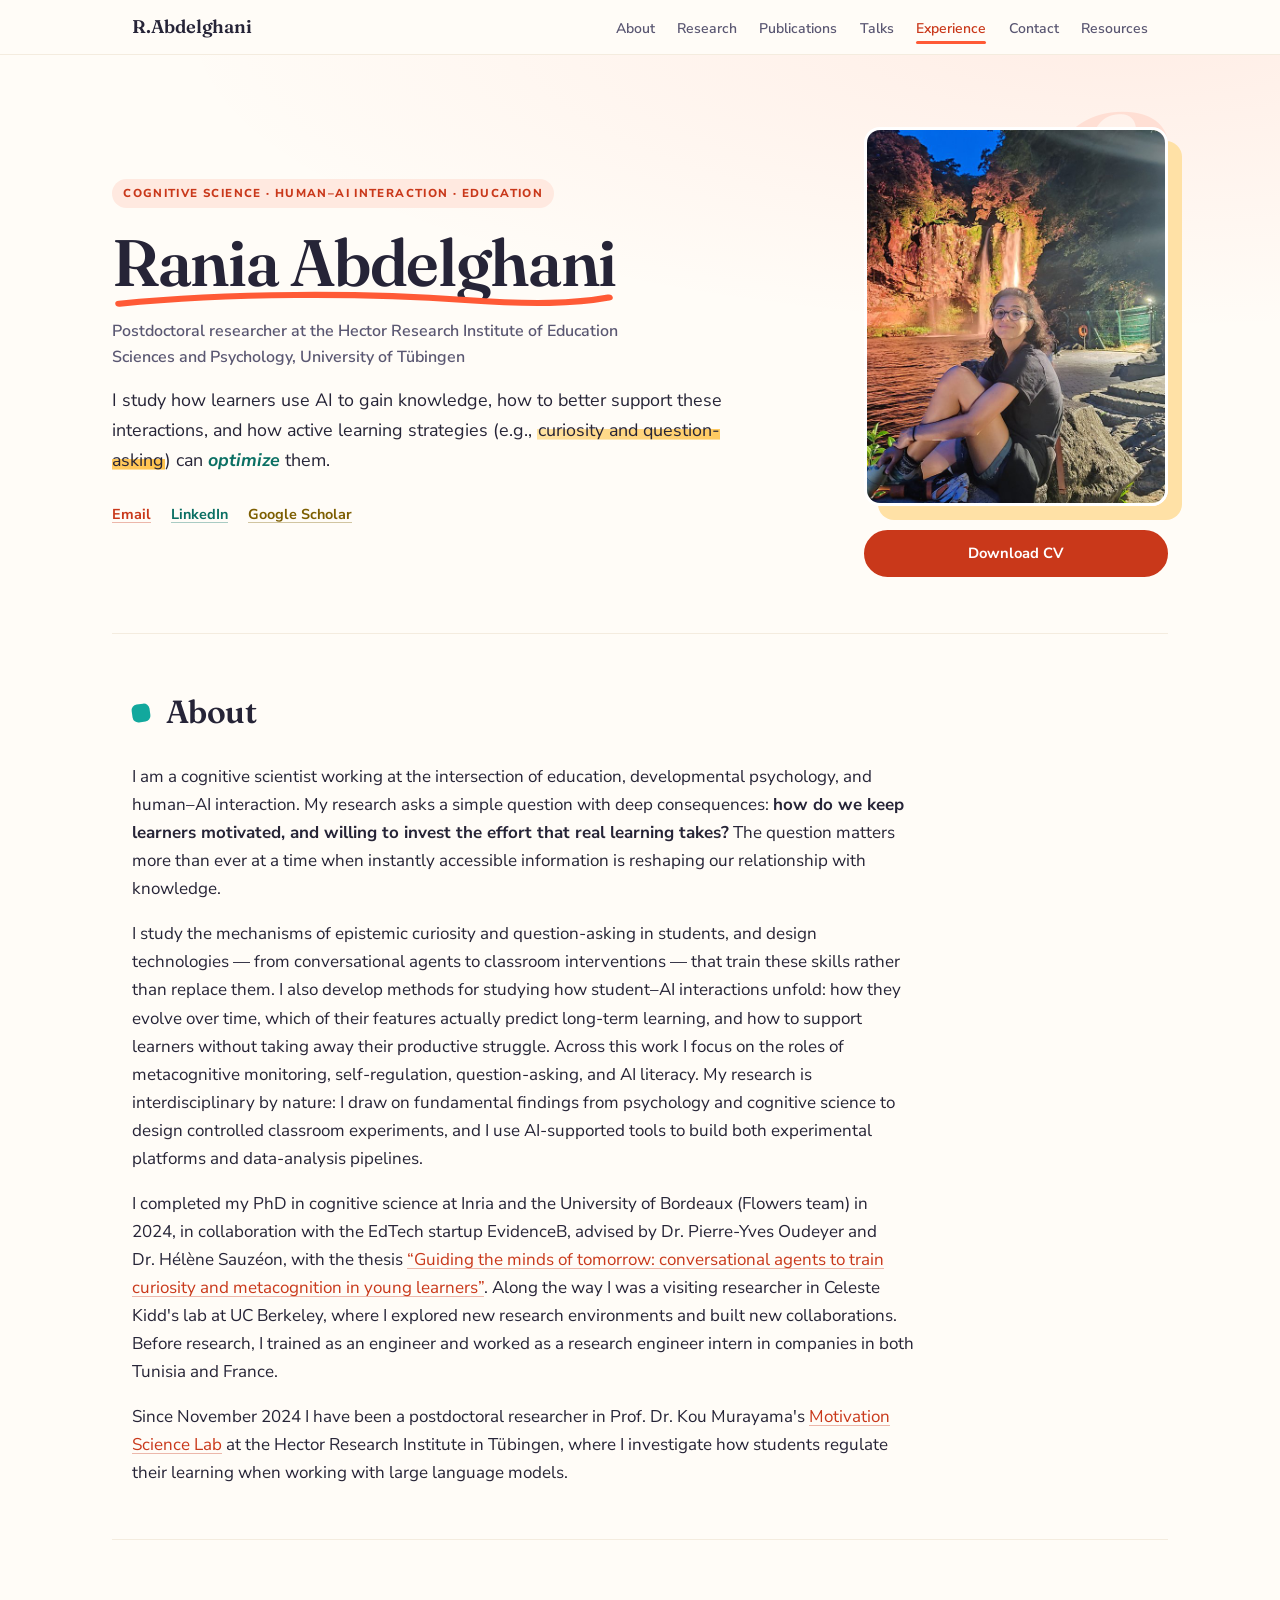
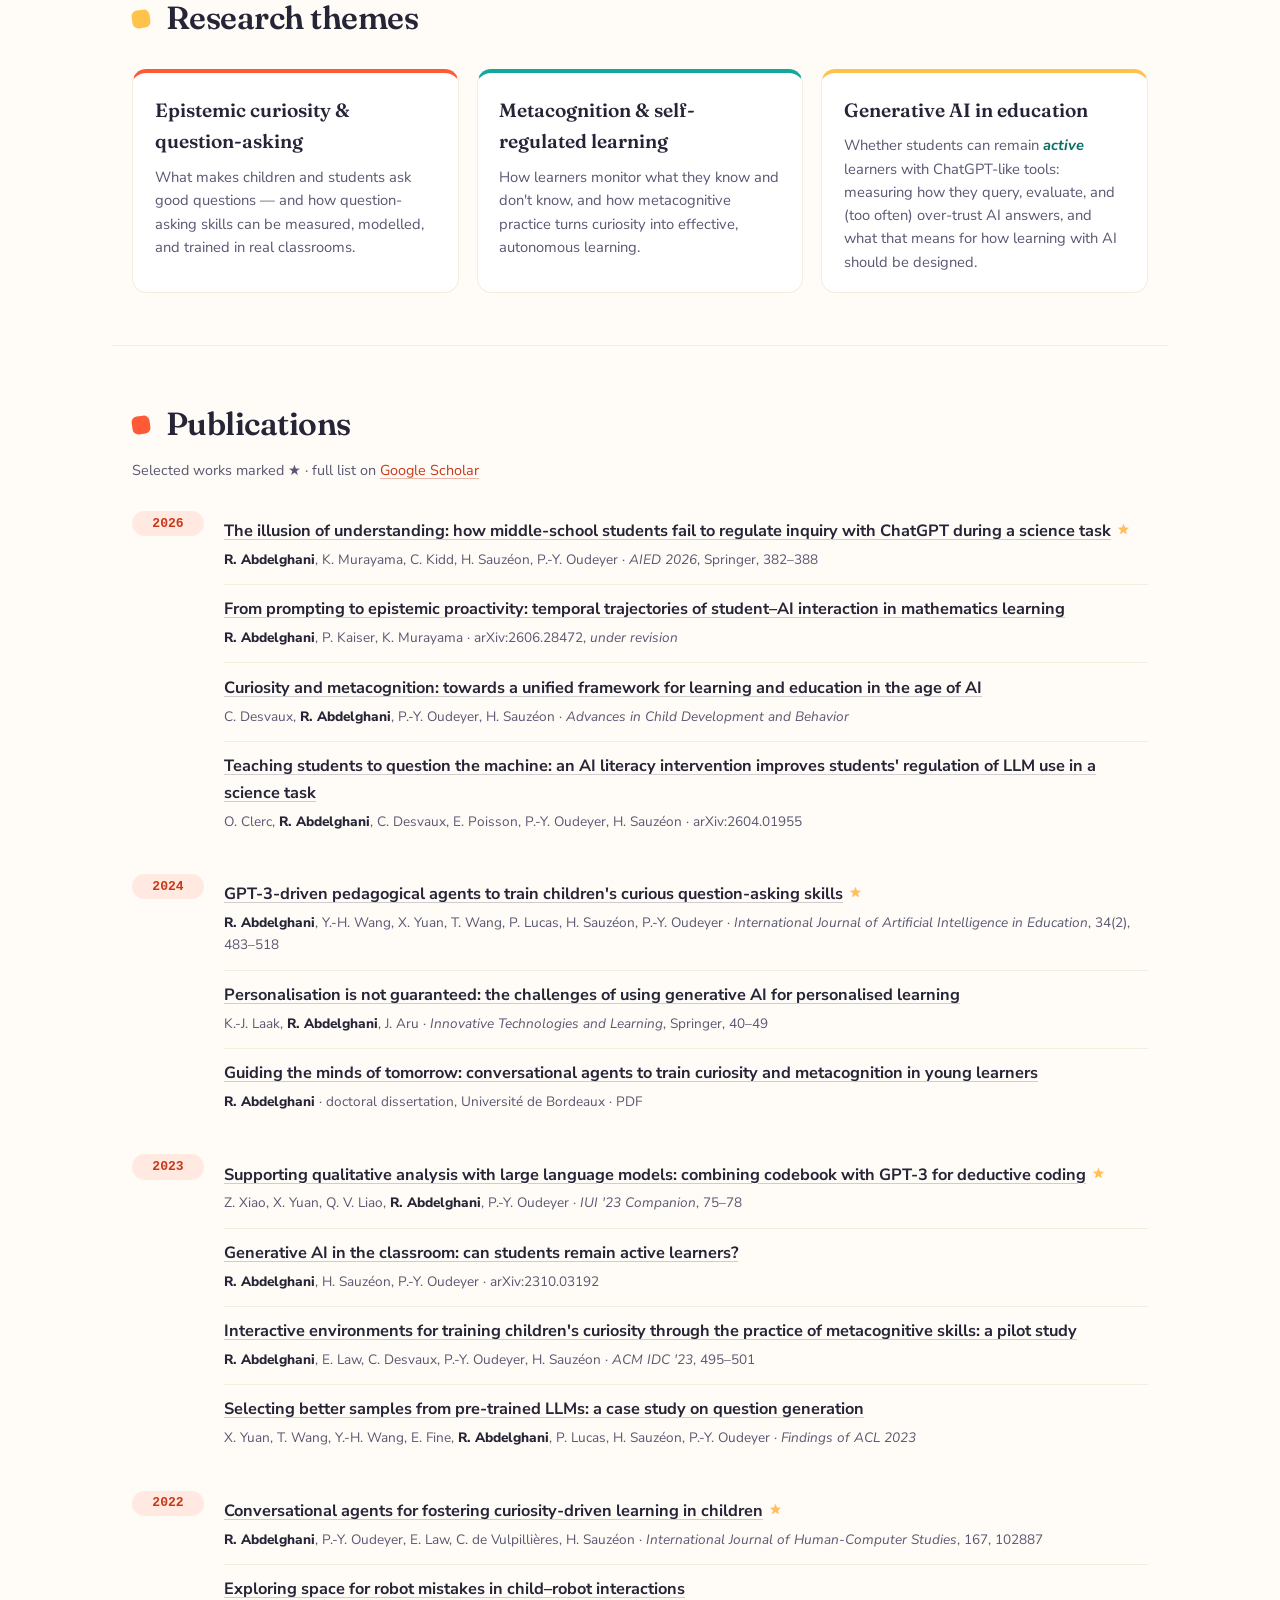
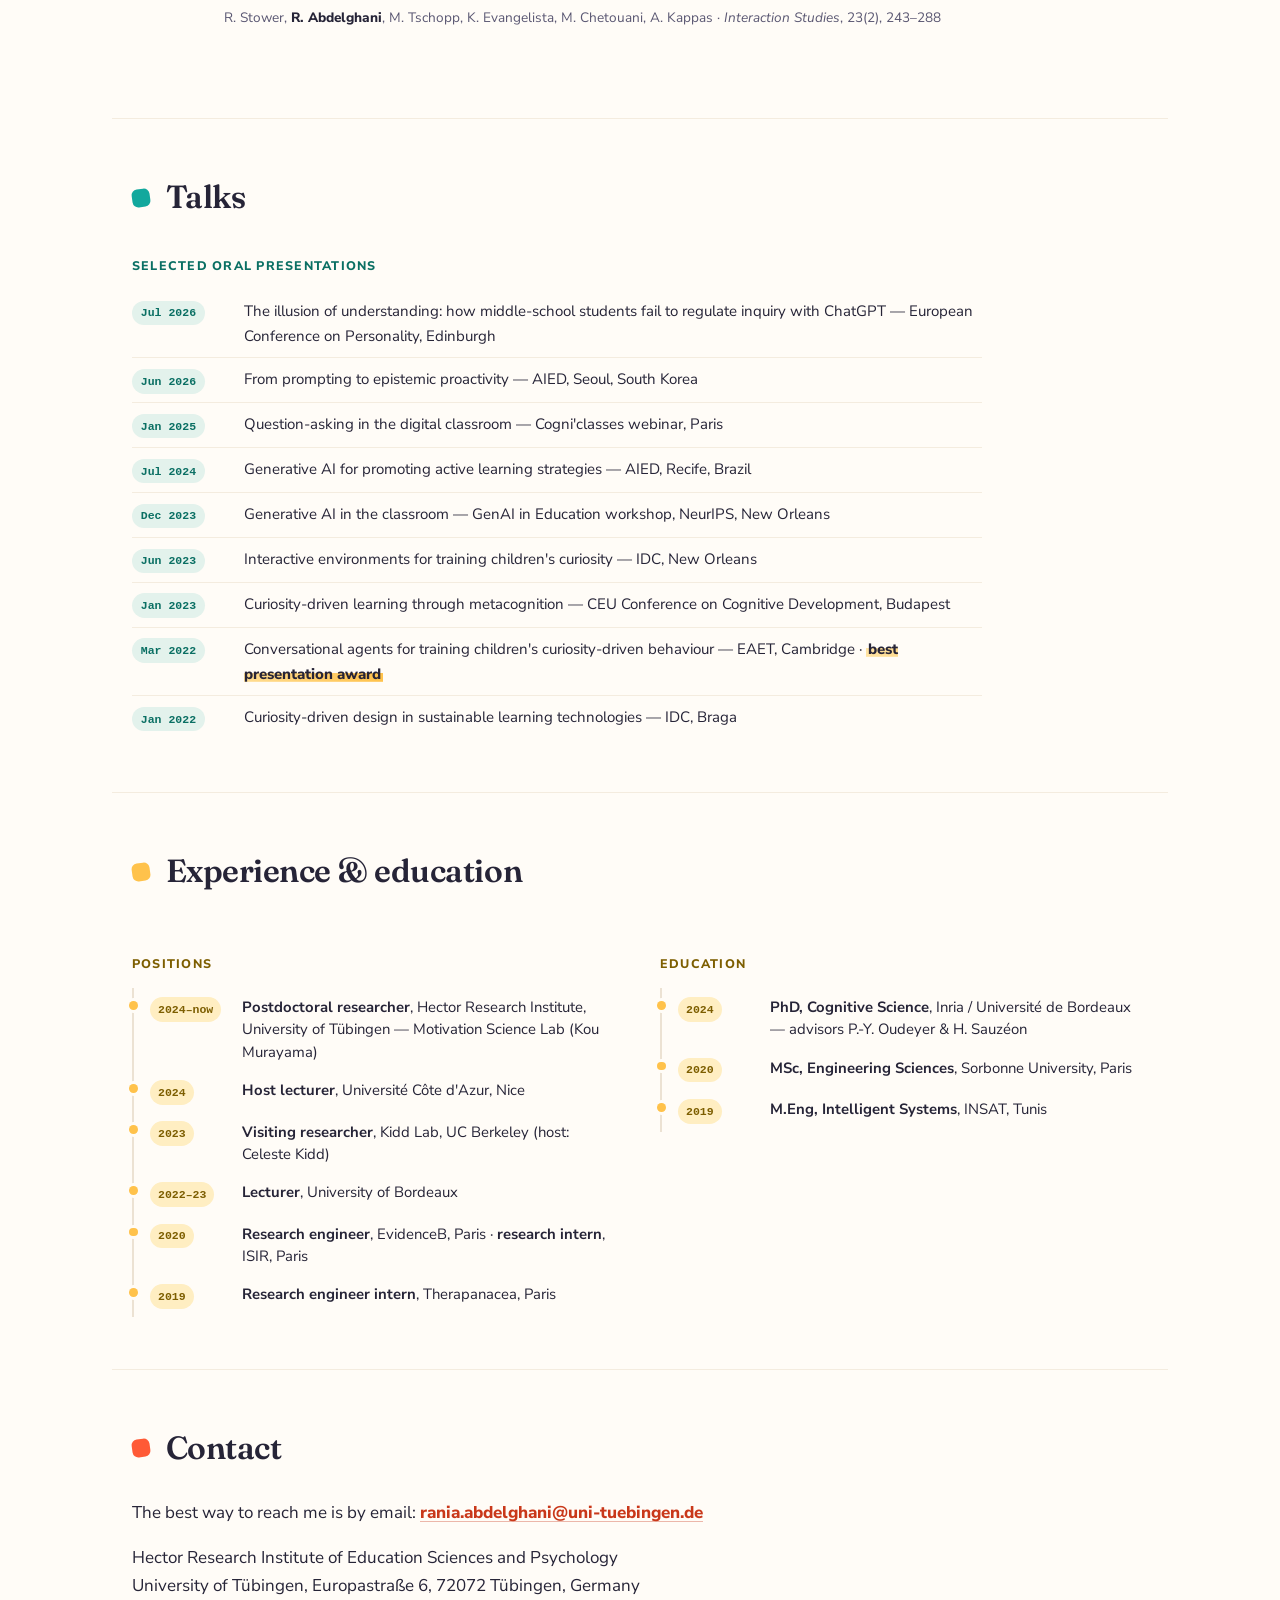
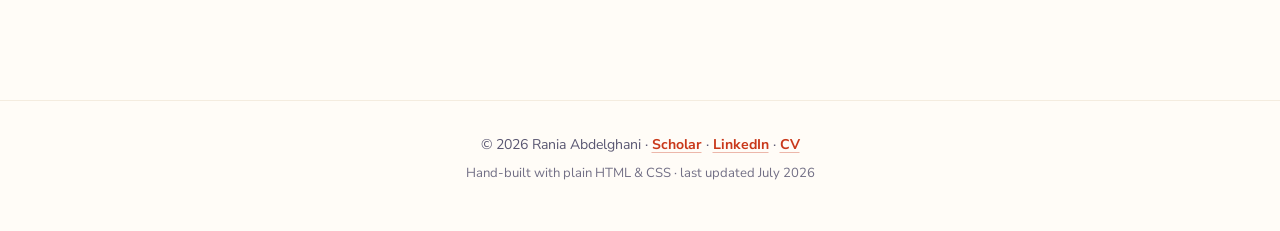
==== commit 03735a7f: "style: refine hero and Experience section accents - Move Download CV button beneath the portrait, si" ====
--- a/index.html
+++ b/index.html
@@ -69,19 +69,19 @@
         <h1>Rania Abdelghani</h1>
         <p class="hero-role">Postdoctoral researcher at the Hector Research Institute of Education Sciences and Psychology, University of&nbsp;Tübingen</p>
         <p class="hero-tagline">I study how learners use AI to gain knowledge, how to better support these interactions, and how active learning strategies (e.g., <span class="hl">curiosity and question-asking</span>) can <em>optimize</em> them.</p>
-        <div class="hero-actions">
-          <a class="btn btn-primary" href="assets/cv-rania-abdelghani.pdf">Download CV</a>
-          <a class="btn" href="https://scholar.google.com/citations?user=L5WCl5MAAAAJ">Google Scholar</a>
-        </div>
         <ul class="hero-links" aria-label="Profiles">
           <li><a class="mailto-link" href="#contact">Email</a></li>
           <li><a href="https://www.linkedin.com/in/abdelghanir-rania/">LinkedIn</a></li>
+          <li><a href="https://scholar.google.com/citations?user=L5WCl5MAAAAJ">Google Scholar</a></li>
         </ul>
       </div>
       <div class="hero-portrait">
         <img src="assets/img/portrait.jpg" alt="Portrait of Rania Abdelghani" width="320" height="400"
              onerror="this.style.display='none';this.nextElementSibling.style.display='grid'">
         <div class="monogram" style="display:none" aria-hidden="true"><span>RA</span><span class="monogram-q">?</span></div>
+        <div class="hero-actions">
+          <a class="btn btn-primary" href="assets/cv-rania-abdelghani.pdf">Download CV</a>
+        </div>
       </div>
     </div>
   </section>
--- a/assets/css/style.css
+++ b/assets/css/style.css
@@ -23,6 +23,8 @@
   --teal-ink: #0a6f63;
   --sun: #ffc24b;
   --sun-soft: #ffe3a3;
+  --sun-ink: #7d5e00;      /* legible deep gold for text */
+  --sun-chip: #ffeec2;     /* soft-yellow chip fill */
 
   /* pastel picture-frame cycle — theme-tied only */
   --frame-coral: #ffc2b0;
@@ -57,6 +59,8 @@
     --teal-ink: #48d8cb;
     --sun: #ffce5f;
     --sun-soft: #ffe3a3;
+    --sun-ink: #ffd77a;
+    --sun-chip: color-mix(in srgb, var(--sun) 14%, var(--paper));
     --frame-coral: #ff9e86;
     --frame-teal: #6fd6c9;
     --frame-sun: #ffd486;
@@ -251,6 +255,8 @@
 .hero-tagline em { font-style: italic; color: var(--teal-ink); font-weight: 700; }
 
 .hero-actions { display: flex; flex-wrap: wrap; gap: .75rem; margin-bottom: 1.25rem; }
+.hero-portrait .hero-actions { margin: 1.5rem 0 0; }
+.hero-portrait .hero-actions .btn { flex: 1; text-align: center; }
 
 .btn {
   display: inline-block; font-family: var(--sans); font-size: .92rem; font-weight: 700;
@@ -276,6 +282,10 @@
   display: flex; gap: 1.25rem; list-style: none; margin: 0; padding: 0;
   font-family: var(--sans); font-size: .9rem; font-weight: 700;
 }
+.hero-links a { text-decoration-color: color-mix(in srgb, currentColor 35%, transparent); }
+.hero-links li:nth-child(1) a { color: var(--coral-ink); }  /* Email  */
+.hero-links li:nth-child(2) a { color: var(--teal-ink); }   /* LinkedIn */
+.hero-links li:nth-child(3) a { color: var(--sun-ink); }    /* Scholar */
 
 .hero-portrait img {
   width: 100%; height: auto; border-radius: 1rem; display: block;
@@ -472,6 +482,11 @@
   padding: .18rem .5rem; border-radius: 999px; justify-self: start; margin-top: .05rem;
 }
 .timeline div { font-family: var(--sans); font-size: .93rem; line-height: 1.5; }
+
+/* Experience & Education leans yellow, matching its section marker */
+#experience .subhead { color: var(--sun-ink); }
+#experience .tl-when { color: var(--sun-ink); background: var(--sun-chip); }
+#experience .timeline li::before { background: var(--sun); }
 
 /* ---------- resources page ---------- */
 
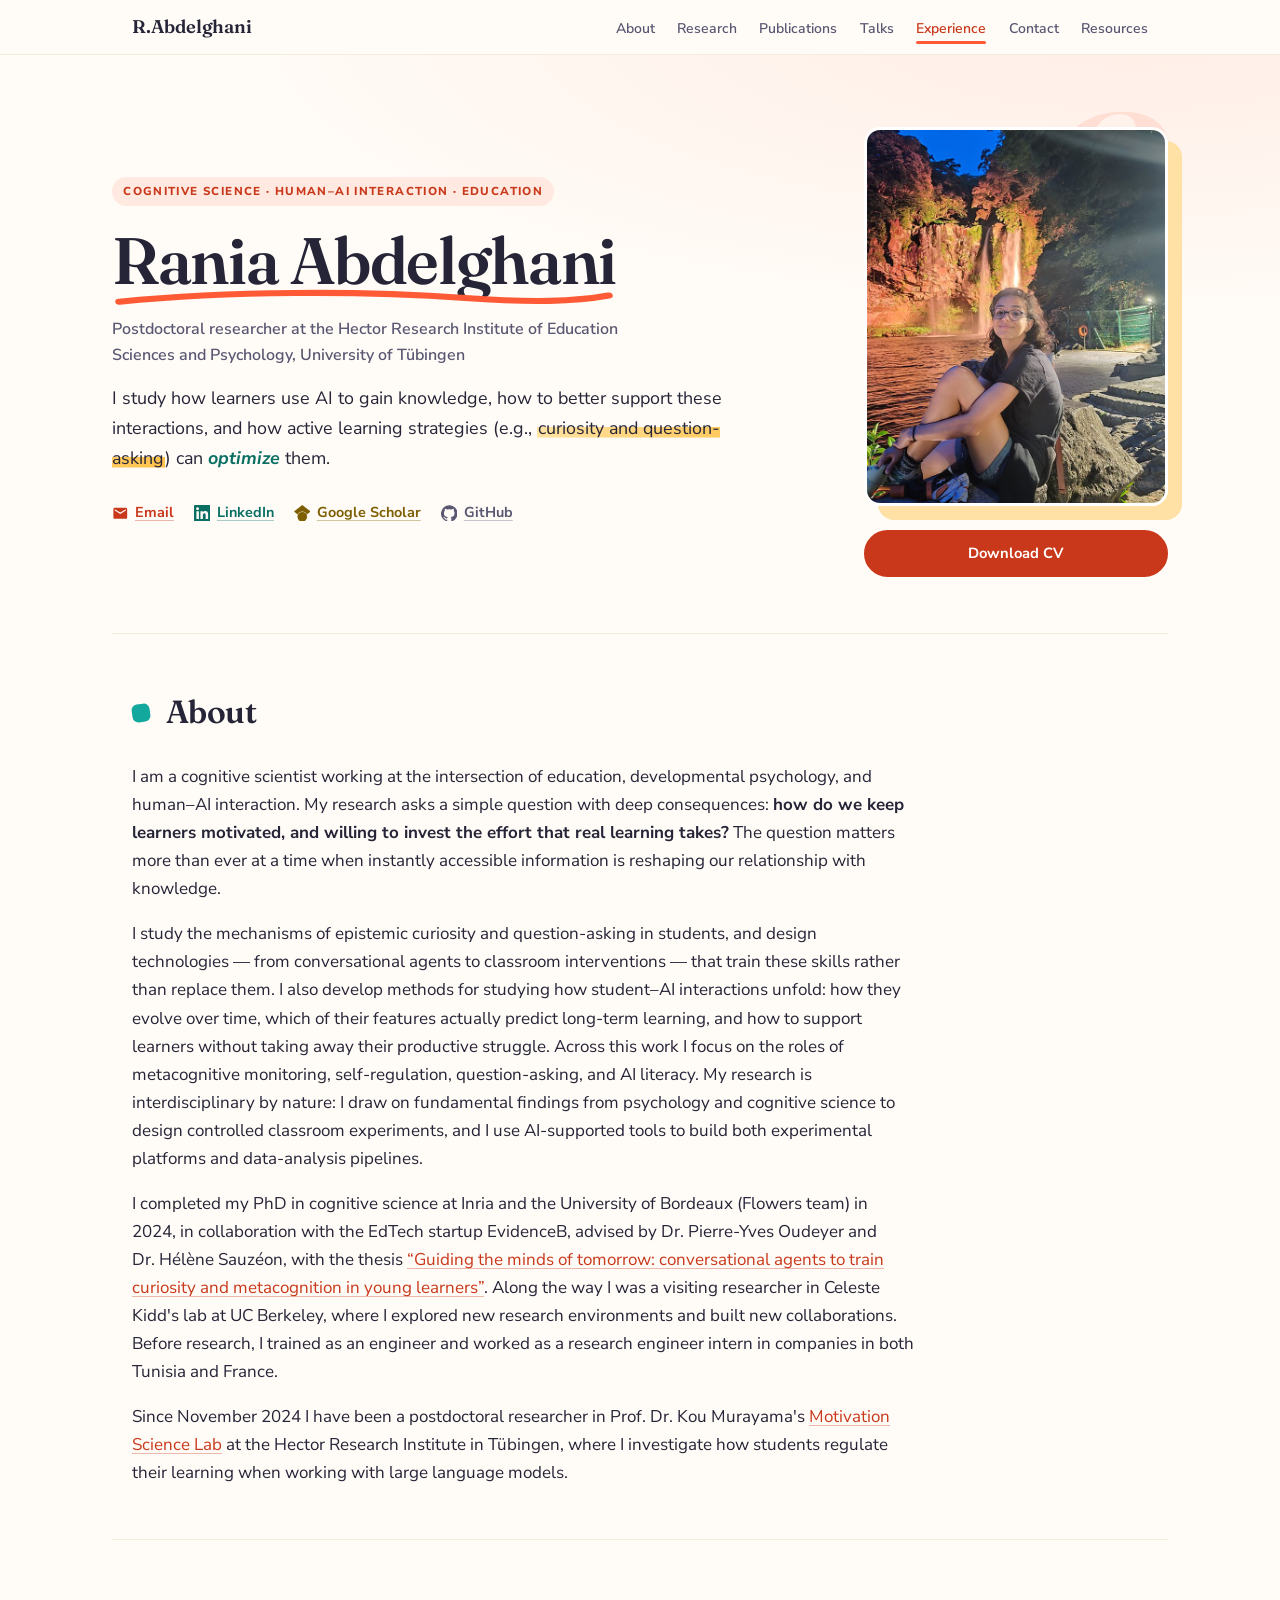
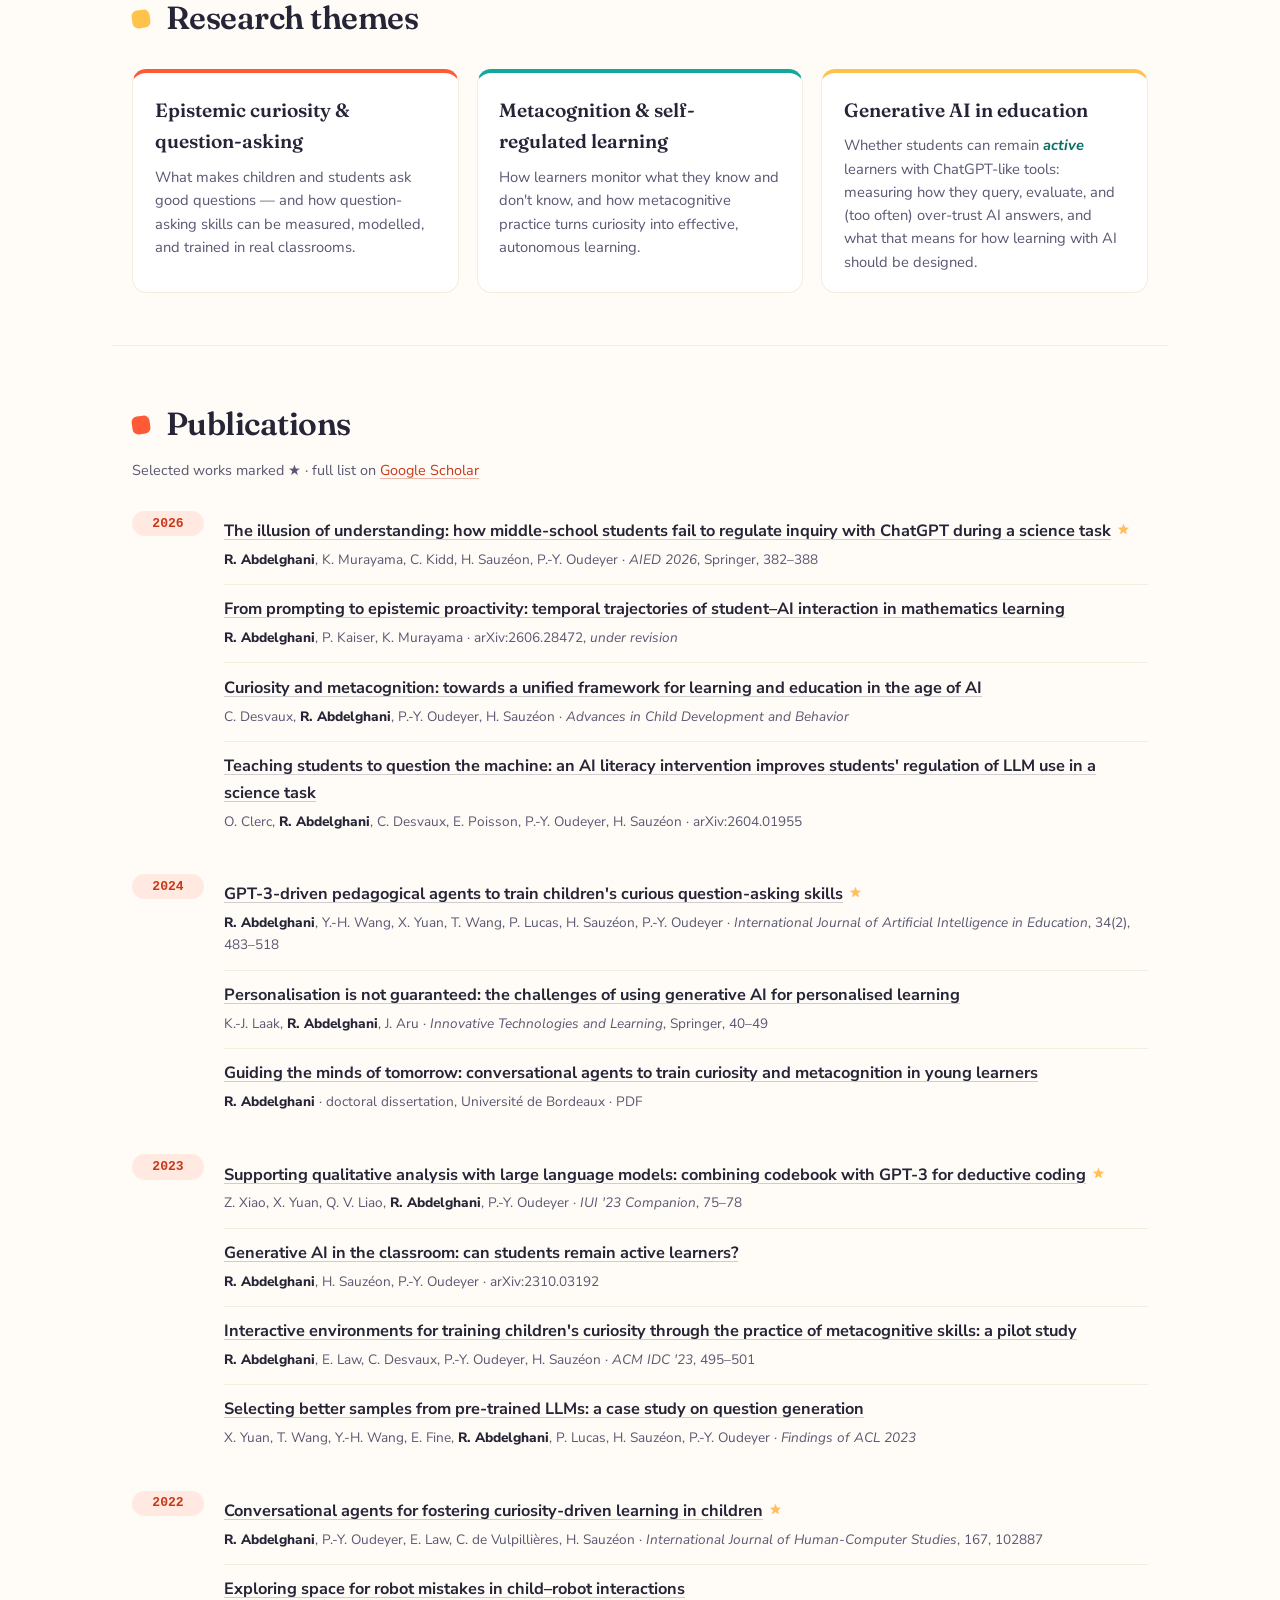
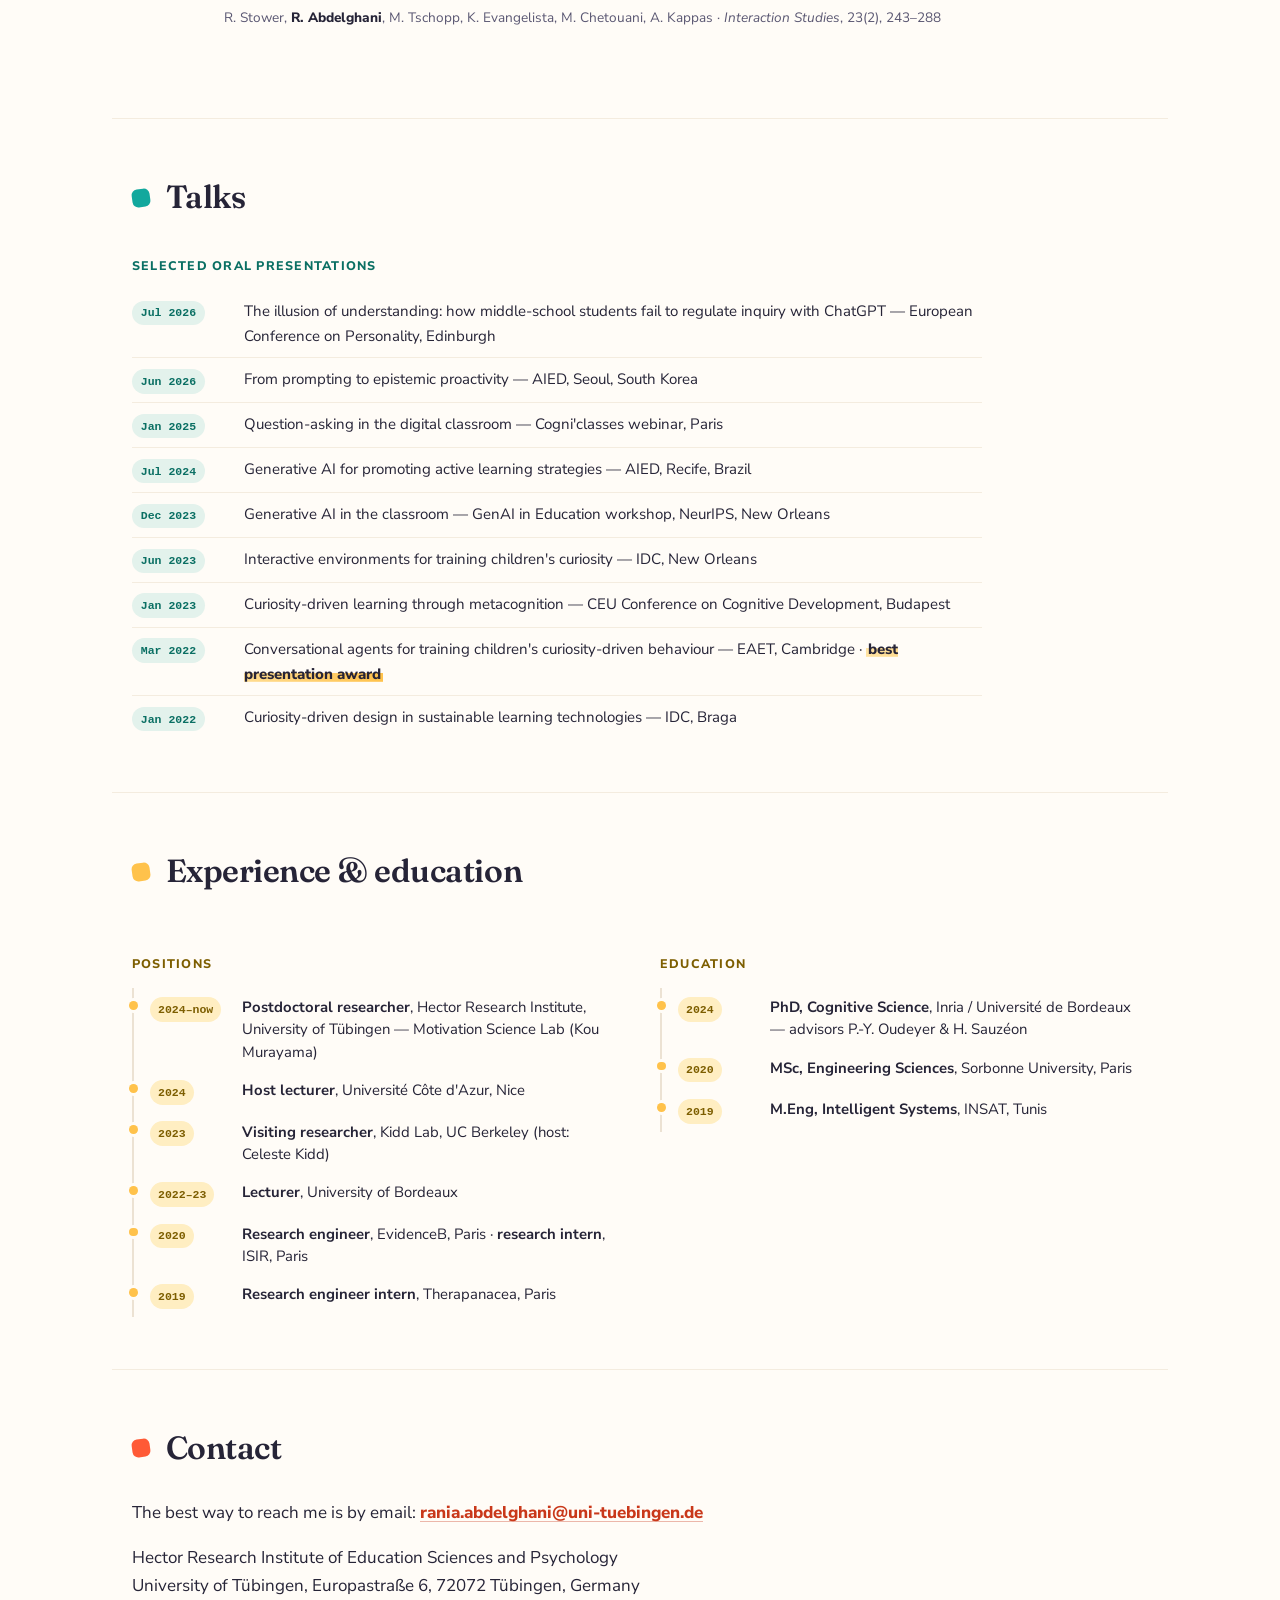
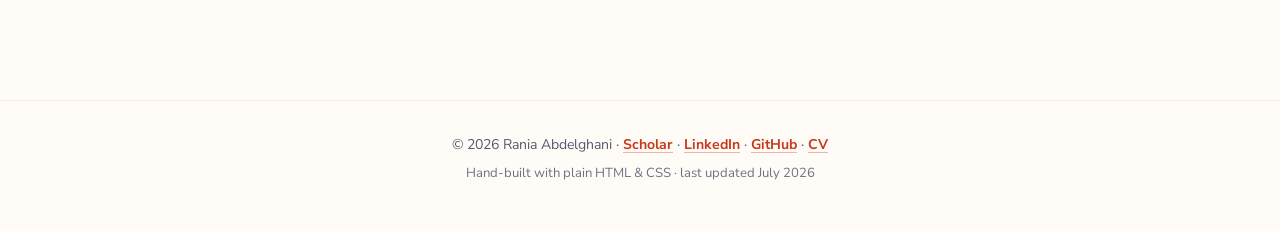
==== commit 0eea7a36: "feat: add GitHub profile link with icons on profile links Add GitHub (github.com/RaniaAbdelghani) al" ====
--- a/index.html
+++ b/index.html
@@ -30,7 +30,8 @@
   "url": "https://raniaabdelghani.github.io/",
   "sameAs": [
     "https://scholar.google.com/citations?user=L5WCl5MAAAAJ",
-    "https://www.linkedin.com/in/abdelghanir-rania/"
+    "https://www.linkedin.com/in/abdelghanir-rania/",
+    "https://github.com/RaniaAbdelghani"
   ]
 }
 </script>
@@ -70,9 +71,18 @@
         <p class="hero-role">Postdoctoral researcher at the Hector Research Institute of Education Sciences and Psychology, University of&nbsp;Tübingen</p>
         <p class="hero-tagline">I study how learners use AI to gain knowledge, how to better support these interactions, and how active learning strategies (e.g., <span class="hl">curiosity and question-asking</span>) can <em>optimize</em> them.</p>
         <ul class="hero-links" aria-label="Profiles">
-          <li><a class="mailto-link" href="#contact">Email</a></li>
-          <li><a href="https://www.linkedin.com/in/abdelghanir-rania/">LinkedIn</a></li>
-          <li><a href="https://scholar.google.com/citations?user=L5WCl5MAAAAJ">Google Scholar</a></li>
+          <li><a class="mailto-link" href="#contact">
+            <svg class="icon" viewBox="0 0 24 24" aria-hidden="true" focusable="false"><path d="M20 4H4c-1.1 0-1.99.9-1.99 2L2 18c0 1.1.9 2 2 2h16c1.1 0 2-.9 2-2V6c0-1.1-.9-2-2-2zm0 4-8 5-8-5V6l8 5 8-5v2z"/></svg>
+            <span class="label">Email</span></a></li>
+          <li><a href="https://www.linkedin.com/in/abdelghanir-rania/">
+            <svg class="icon" viewBox="0 0 24 24" aria-hidden="true" focusable="false"><path d="M20.45 20.45h-3.56v-5.57c0-1.33-.02-3.04-1.85-3.04-1.85 0-2.14 1.45-2.14 2.94v5.67H9.35V9h3.41v1.56h.05c.48-.9 1.64-1.85 3.37-1.85 3.6 0 4.27 2.37 4.27 5.46v6.28zM5.34 7.43a2.07 2.07 0 1 1 0-4.13 2.07 2.07 0 0 1 0 4.13zm1.78 13.02H3.55V9h3.57v11.45zM22.22 0H1.77C.79 0 0 .77 0 1.72v20.56C0 23.23.79 24 1.77 24h20.45c.98 0 1.78-.77 1.78-1.72V1.72C24 .77 23.2 0 22.22 0z"/></svg>
+            <span class="label">LinkedIn</span></a></li>
+          <li><a href="https://scholar.google.com/citations?user=L5WCl5MAAAAJ">
+            <svg class="icon" viewBox="0 0 24 24" aria-hidden="true" focusable="false"><path d="M5.24 13.77 0 9.5 12 0l12 9.5-5.24 4.27C17.55 11.25 14.98 9.5 12 9.5s-5.55 1.75-6.76 4.27zM12 10a7 7 0 1 0 0 14 7 7 0 0 0 0-14z"/></svg>
+            <span class="label">Google Scholar</span></a></li>
+          <li><a href="https://github.com/RaniaAbdelghani">
+            <svg class="icon" viewBox="0 0 24 24" aria-hidden="true" focusable="false"><path d="M12 .3a12 12 0 0 0-3.8 23.4c.6.1.8-.26.8-.57v-2.02c-3.34.72-4.04-1.61-4.04-1.61-.55-1.39-1.34-1.76-1.34-1.76-1.09-.75.08-.73.08-.73 1.2.08 1.84 1.24 1.84 1.24 1.07 1.84 2.81 1.31 3.5 1 .1-.78.42-1.31.76-1.61-2.67-.3-5.47-1.33-5.47-5.93 0-1.31.47-2.38 1.24-3.22-.14-.3-.54-1.52.1-3.18 0 0 1-.32 3.3 1.23a11.5 11.5 0 0 1 6 0c2.3-1.55 3.3-1.23 3.3-1.23.64 1.66.24 2.88.12 3.18.77.84 1.23 1.91 1.23 3.22 0 4.61-2.8 5.63-5.48 5.92.43.37.82 1.1.82 2.22v3.29c0 .32.2.69.82.57A12 12 0 0 0 12 .3z"/></svg>
+            <span class="label">GitHub</span></a></li>
         </ul>
       </div>
       <div class="hero-portrait">
@@ -256,6 +266,7 @@
   <p>© 2026 Rania Abdelghani ·
     <a href="https://scholar.google.com/citations?user=L5WCl5MAAAAJ">Scholar</a> ·
     <a href="https://www.linkedin.com/in/abdelghanir-rania/">LinkedIn</a> ·
+    <a href="https://github.com/RaniaAbdelghani">GitHub</a> ·
     <a href="assets/cv-rania-abdelghani.pdf">CV</a></p>
   <p class="foot-note">Hand-built with plain HTML &amp; CSS · last updated July 2026</p>
 </footer>
--- a/assets/css/style.css
+++ b/assets/css/style.css
@@ -279,13 +279,31 @@
 }
 
 .hero-links {
-  display: flex; gap: 1.25rem; list-style: none; margin: 0; padding: 0;
+  display: flex; flex-wrap: wrap; gap: .5rem 1.25rem; list-style: none; margin: 0; padding: 0;
   font-family: var(--sans); font-size: .9rem; font-weight: 700;
 }
-.hero-links a { text-decoration-color: color-mix(in srgb, currentColor 35%, transparent); }
+.hero-links a {
+  display: inline-flex; align-items: center; gap: .4rem;
+  text-decoration: none;
+}
+.hero-links .icon {
+  width: 1.15em; height: 1.15em; flex: none; fill: currentColor;
+  transition: transform .18s ease;
+}
+.hero-links a:hover .icon { transform: translateY(-2px) rotate(-6deg); }
+.hero-links .label {
+  text-decoration: underline;
+  text-decoration-color: color-mix(in srgb, currentColor 35%, transparent);
+}
+.hero-links a:hover .label { text-decoration-thickness: 2px; }
 .hero-links li:nth-child(1) a { color: var(--coral-ink); }  /* Email  */
 .hero-links li:nth-child(2) a { color: var(--teal-ink); }   /* LinkedIn */
 .hero-links li:nth-child(3) a { color: var(--sun-ink); }    /* Scholar */
+.hero-links li:nth-child(4) a { color: var(--ink-soft); }   /* GitHub */
+@media (prefers-reduced-motion: reduce) {
+  .hero-links .icon { transition: none; }
+  .hero-links a:hover .icon { transform: none; }
+}
 
 .hero-portrait img {
   width: 100%; height: auto; border-radius: 1rem; display: block;
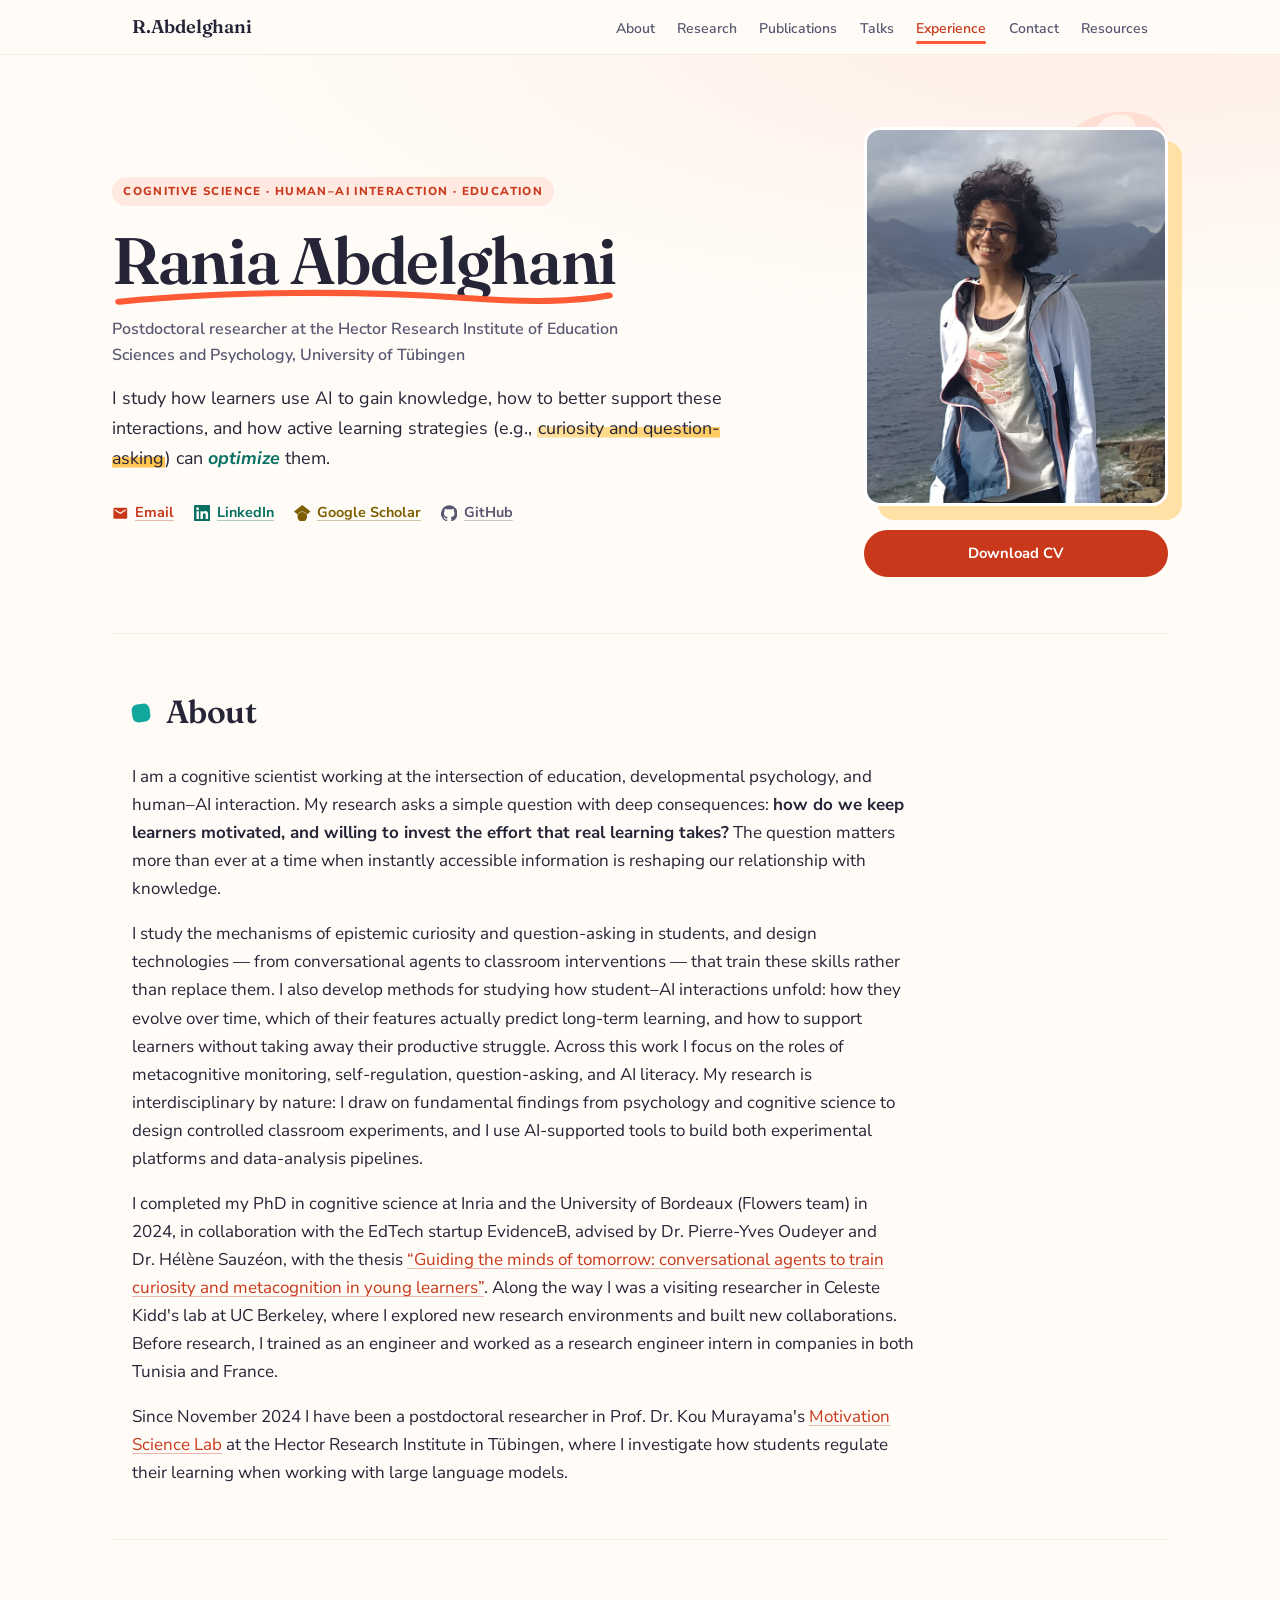
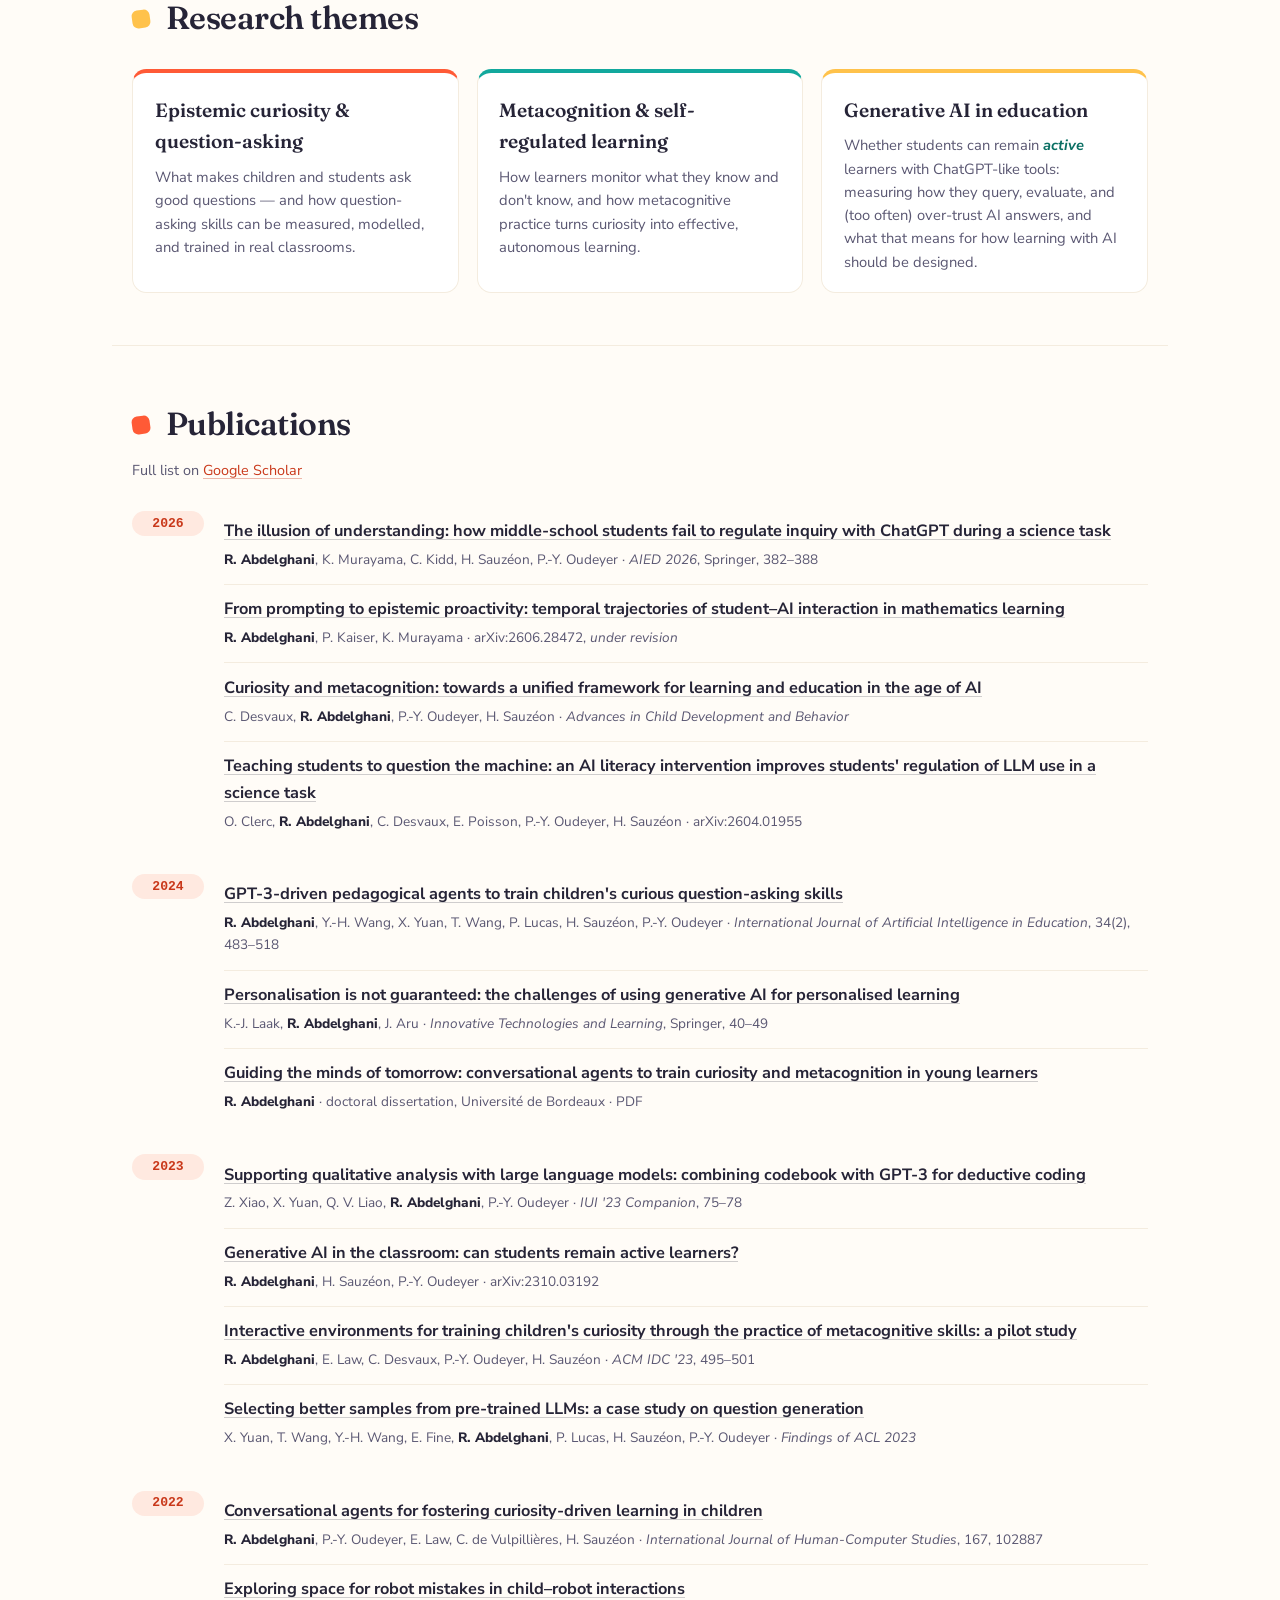
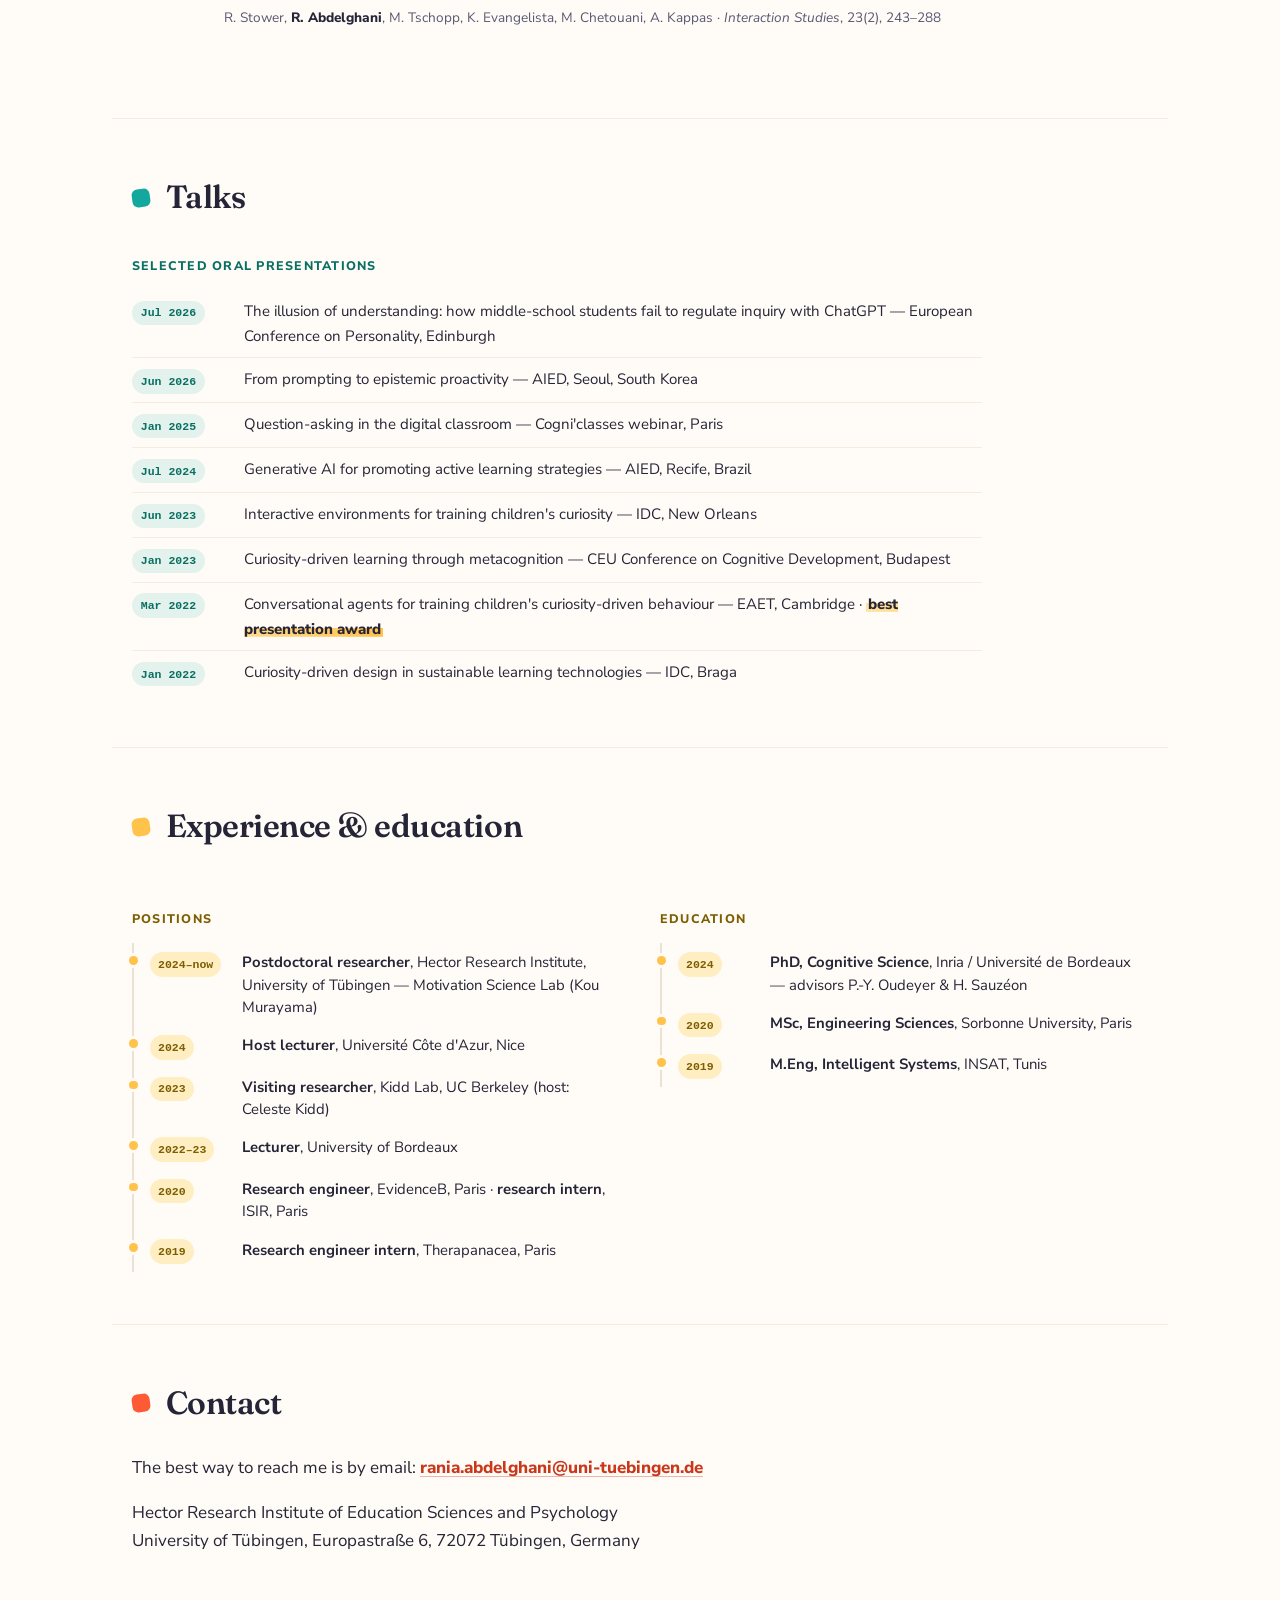
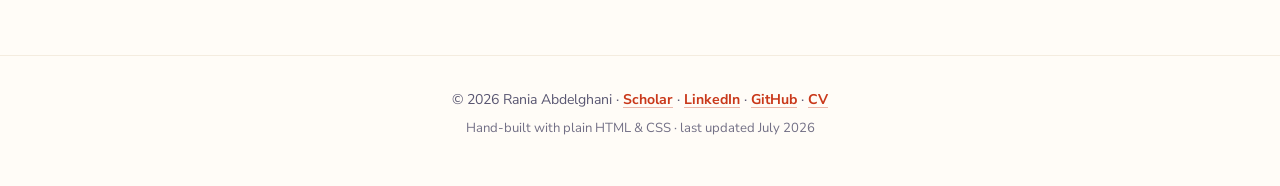
==== commit 2c1f54ce: "content: drop selected-work stars and NeurIPS poster from talks Publications no longer flag selected" ====
--- a/index.html
+++ b/index.html
@@ -129,11 +129,11 @@
   <!-- ============ PUBLICATIONS ============ -->
   <section class="section" id="publications">
     <h2>Publications</h2>
-    <p class="section-note">Selected works marked ★ · full list on <a href="https://scholar.google.com/citations?user=L5WCl5MAAAAJ">Google Scholar</a></p>
+    <p class="section-note">Full list on <a href="https://scholar.google.com/citations?user=L5WCl5MAAAAJ">Google Scholar</a></p>
 
     <div class="pub-year"><h3>2026</h3>
       <ol class="pub-list">
-        <li class="pub pub-selected">
+        <li class="pub">
           <p class="pub-title"><a href="https://doi.org/10.1007/978-3-032-29788-4_54">The illusion of understanding: how middle-school students fail to regulate inquiry with ChatGPT during a science task</a></p>
           <p class="pub-meta"><span class="me">R. Abdelghani</span>, K. Murayama, C. Kidd, H. Sauzéon, P.-Y. Oudeyer · <em>AIED 2026</em>, Springer, 382–388</p>
         </li>
@@ -154,7 +154,7 @@
 
     <div class="pub-year"><h3>2024</h3>
       <ol class="pub-list">
-        <li class="pub pub-selected">
+        <li class="pub">
           <p class="pub-title"><a href="https://doi.org/10.1007/s40593-023-00340-7">GPT-3-driven pedagogical agents to train children's curious question-asking skills</a></p>
           <p class="pub-meta"><span class="me">R. Abdelghani</span>, Y.-H. Wang, X. Yuan, T. Wang, P. Lucas, H. Sauzéon, P.-Y. Oudeyer · <em>International Journal of Artificial Intelligence in Education</em>, 34(2), 483–518</p>
         </li>
@@ -171,7 +171,7 @@
 
     <div class="pub-year"><h3>2023</h3>
       <ol class="pub-list">
-        <li class="pub pub-selected">
+        <li class="pub">
           <p class="pub-title"><a href="https://doi.org/10.1145/3581754.3584136">Supporting qualitative analysis with large language models: combining codebook with GPT-3 for deductive coding</a></p>
           <p class="pub-meta">Z. Xiao, X. Yuan, Q. V. Liao, <span class="me">R. Abdelghani</span>, P.-Y. Oudeyer · <em>IUI '23 Companion</em>, 75–78</p>
         </li>
@@ -192,7 +192,7 @@
 
     <div class="pub-year"><h3>2022</h3>
       <ol class="pub-list">
-        <li class="pub pub-selected">
+        <li class="pub">
           <p class="pub-title"><a href="https://doi.org/10.1016/j.ijhcs.2022.102887">Conversational agents for fostering curiosity-driven learning in children</a></p>
           <p class="pub-meta"><span class="me">R. Abdelghani</span>, P.-Y. Oudeyer, E. Law, C. de Vulpillières, H. Sauzéon · <em>International Journal of Human-Computer Studies</em>, 167, 102887</p>
         </li>
@@ -214,7 +214,6 @@
       <li><span class="talk-when">Jun 2026</span><span class="talk-what">From prompting to epistemic proactivity — AIED, Seoul, South Korea</span></li>
       <li><span class="talk-when">Jan 2025</span><span class="talk-what">Question-asking in the digital classroom — Cogni'classes webinar, Paris</span></li>
       <li><span class="talk-when">Jul 2024</span><span class="talk-what">Generative AI for promoting active learning strategies — AIED, Recife, Brazil</span></li>
-      <li><span class="talk-when">Dec 2023</span><span class="talk-what">Generative AI in the classroom — GenAI in Education workshop, NeurIPS, New Orleans</span></li>
       <li><span class="talk-when">Jun 2023</span><span class="talk-what">Interactive environments for training children's curiosity — IDC, New Orleans</span></li>
       <li><span class="talk-when">Jan 2023</span><span class="talk-what">Curiosity-driven learning through metacognition — CEU Conference on Cognitive Development, Budapest</span></li>
       <li><span class="talk-when">Mar 2022</span><span class="talk-what">Conversational agents for training children's curiosity-driven behaviour — EAET, Cambridge · <span class="award">best presentation award</span></span></li>
--- a/assets/css/style.css
+++ b/assets/css/style.css
@@ -424,13 +424,6 @@
 .pub-meta { margin: 0; font-family: var(--sans); font-size: .85rem; color: var(--ink-soft); }
 .pub-meta .me { font-weight: 800; color: var(--ink); }
 
-.pub-selected .pub-title::after {
-  content: "★"; color: var(--sun); font-size: .85em; margin-left: .45em;
-  vertical-align: .12em;
-  text-shadow: 0 0 1px color-mix(in srgb, var(--coral) 60%, transparent);
-}
-@media (prefers-color-scheme: dark) { .pub-selected .pub-title::after { text-shadow: none; } }
-
 /* ---------- talks / video ---------- */
 
 .video-facade {
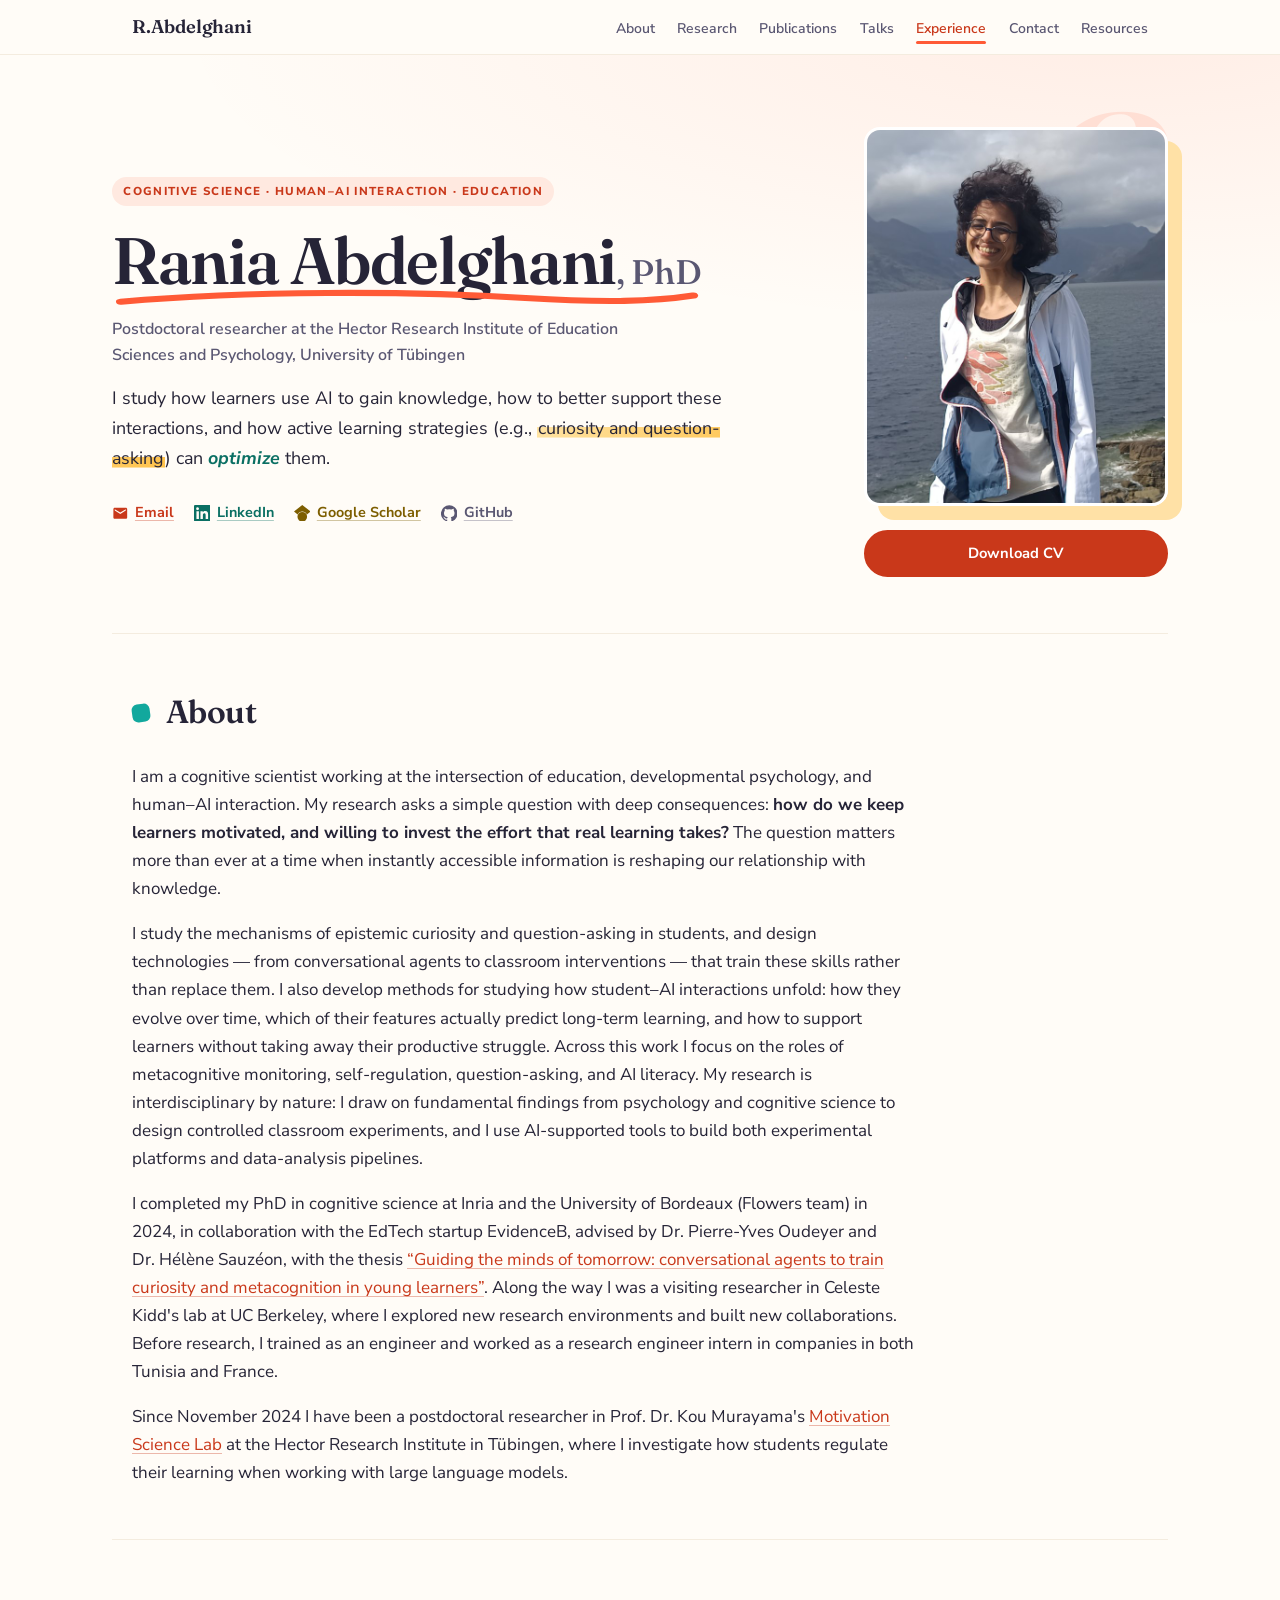
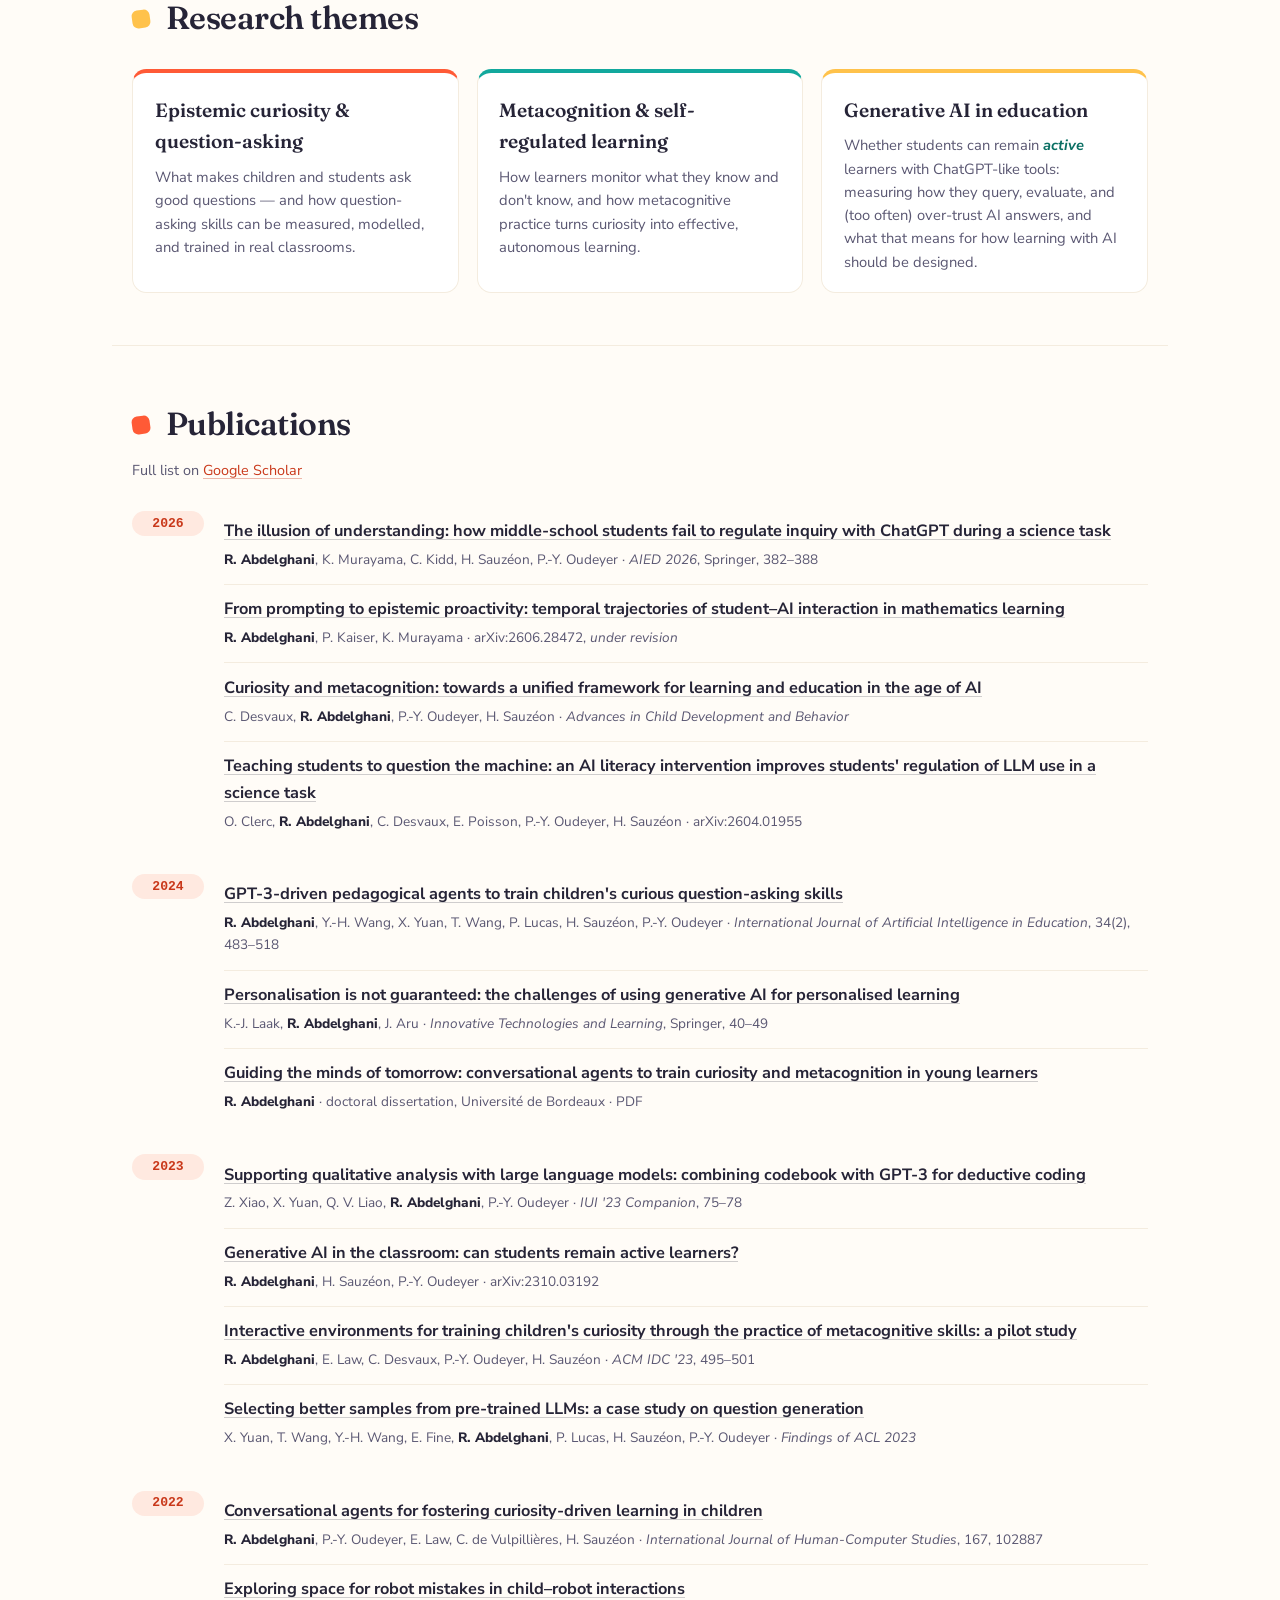
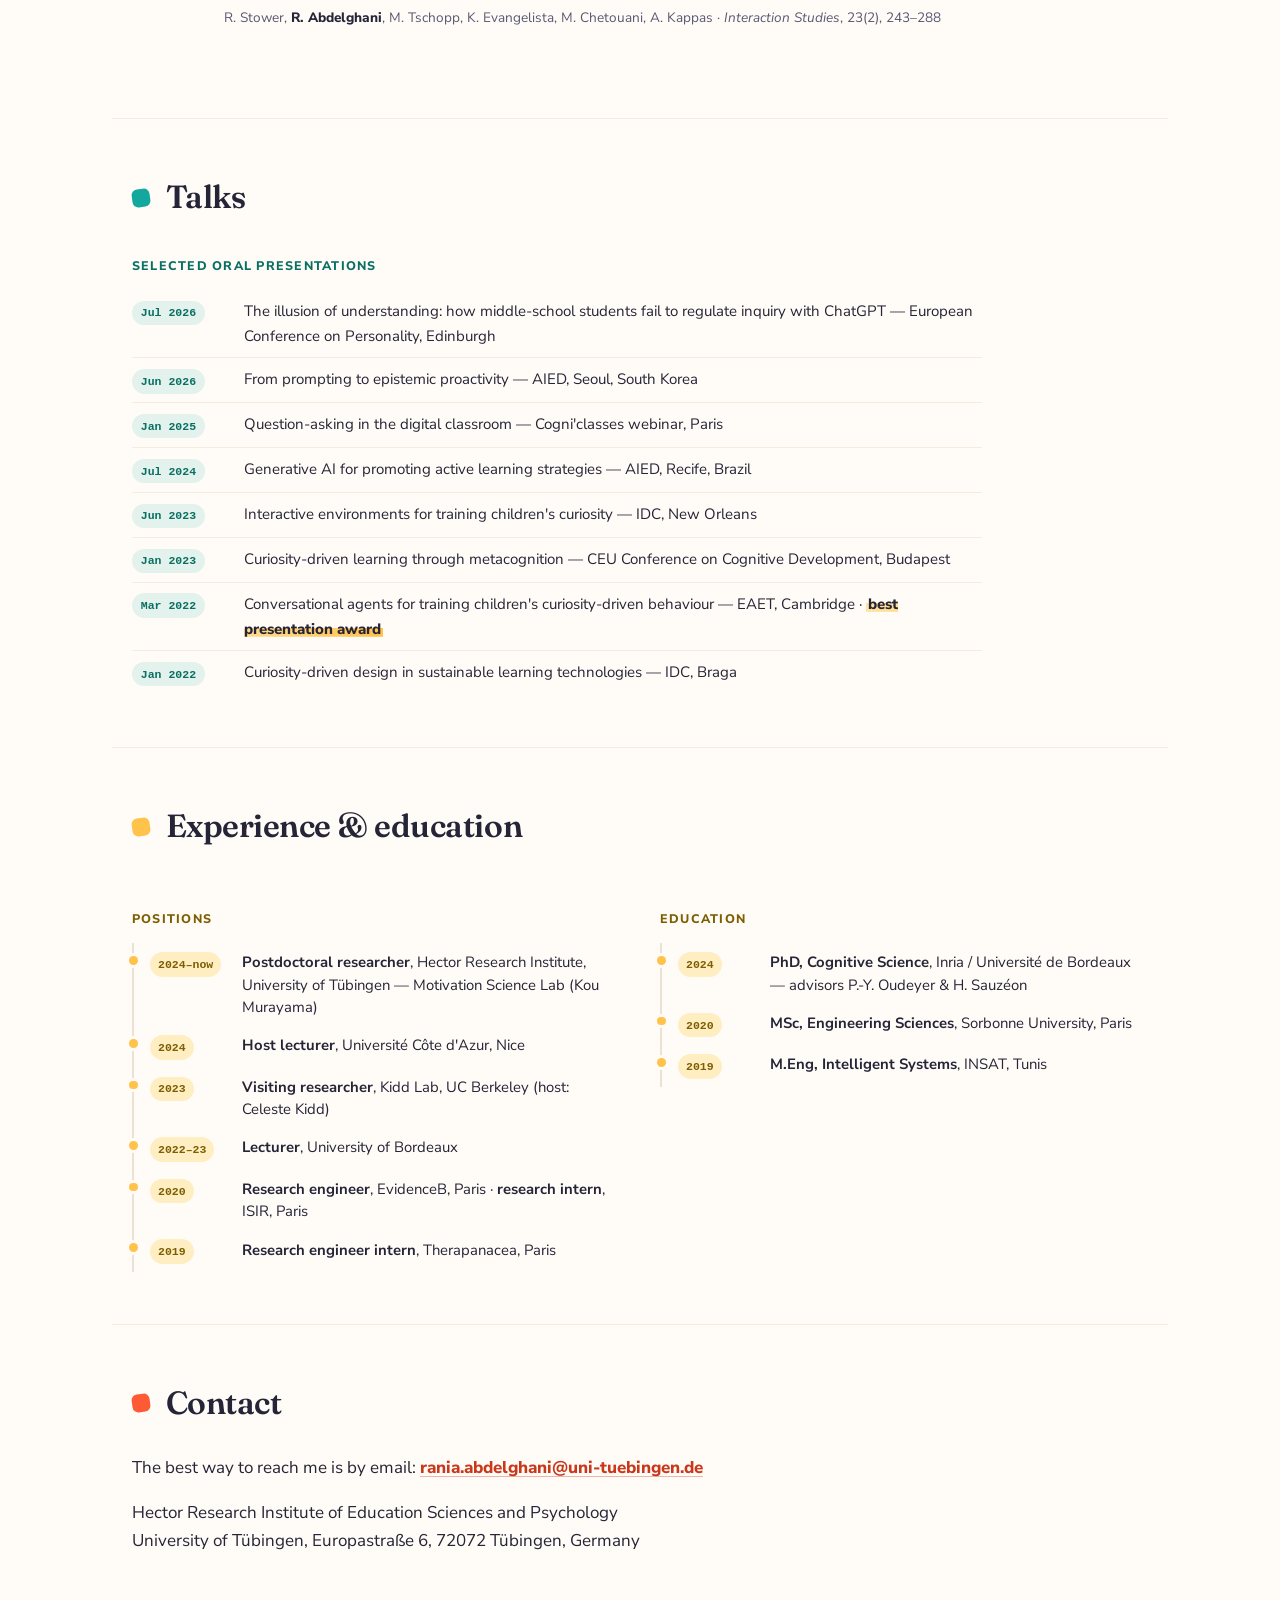
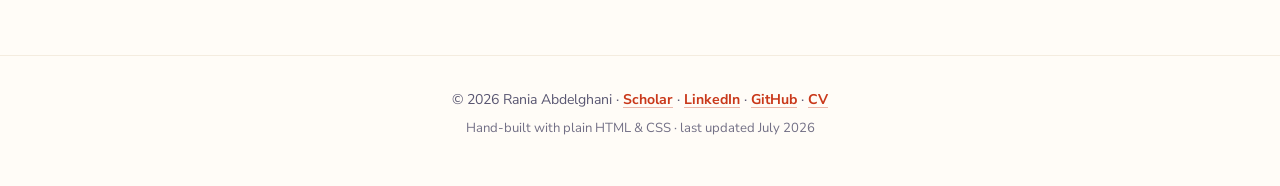
==== commit 7df5a3cf: "content: show credential in hero heading as 'Rania Abdelghani, PhD'" ====
--- a/index.html
+++ b/index.html
@@ -67,7 +67,7 @@
       <span class="floating-q" aria-hidden="true">?</span>
       <div class="hero-text">
         <p class="kicker">Cognitive science · Human–AI interaction · Education</p>
-        <h1>Rania Abdelghani</h1>
+        <h1>Rania Abdelghani<span class="h1-suffix">, PhD</span></h1>
         <p class="hero-role">Postdoctoral researcher at the Hector Research Institute of Education Sciences and Psychology, University of&nbsp;Tübingen</p>
         <p class="hero-tagline">I study how learners use AI to gain knowledge, how to better support these interactions, and how active learning strategies (e.g., <span class="hl">curiosity and question-asking</span>) can <em>optimize</em> them.</p>
         <ul class="hero-links" aria-label="Profiles">
--- a/assets/css/style.css
+++ b/assets/css/style.css
@@ -241,6 +241,10 @@
   letter-spacing: -.02em;
   margin: 0 0 1.3rem;
 }
+.hero h1 .h1-suffix {
+  font-size: .52em; font-weight: 500; letter-spacing: -.01em;
+  color: var(--ink-soft); white-space: nowrap;
+}
 .hero h1::after {
   content: ""; position: absolute; left: -.02em; right: -.02em; bottom: -.22em;
   height: .34em; background: var(--swoosh) no-repeat; background-size: 100% 100%;
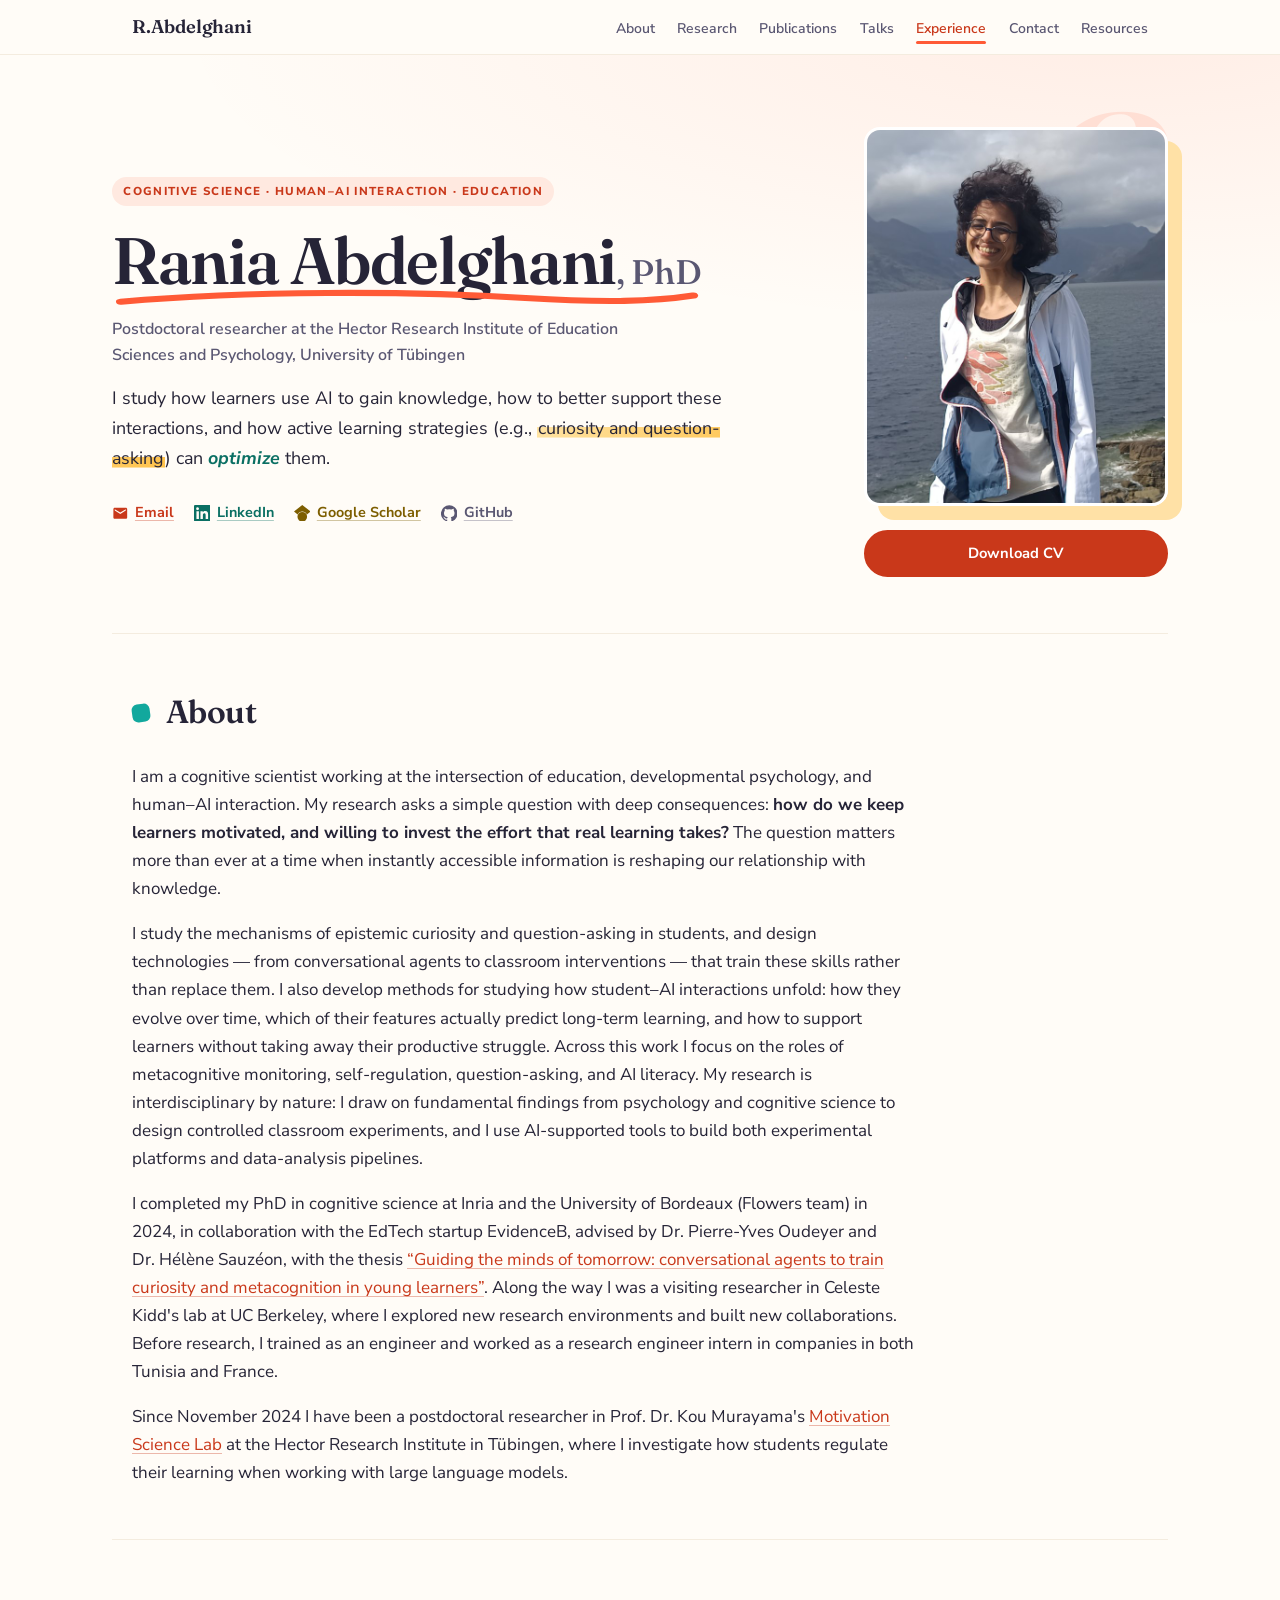
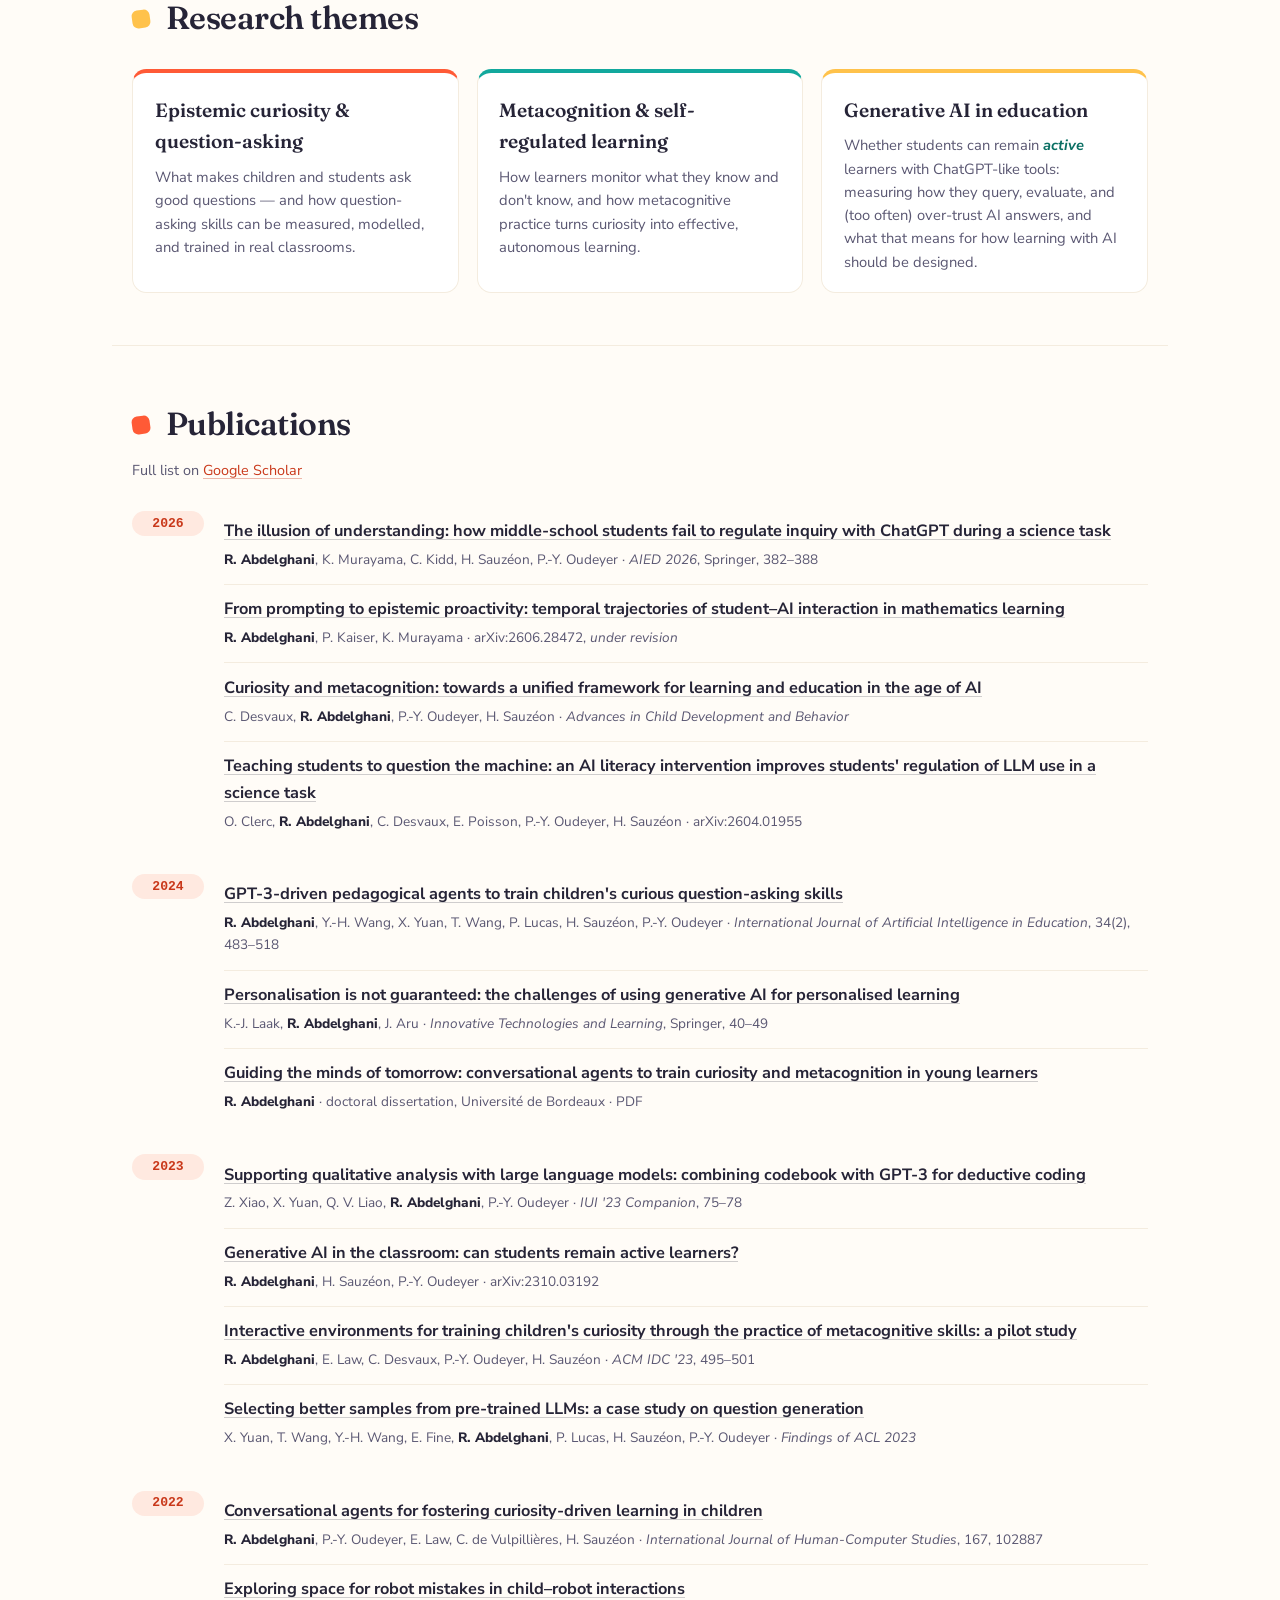
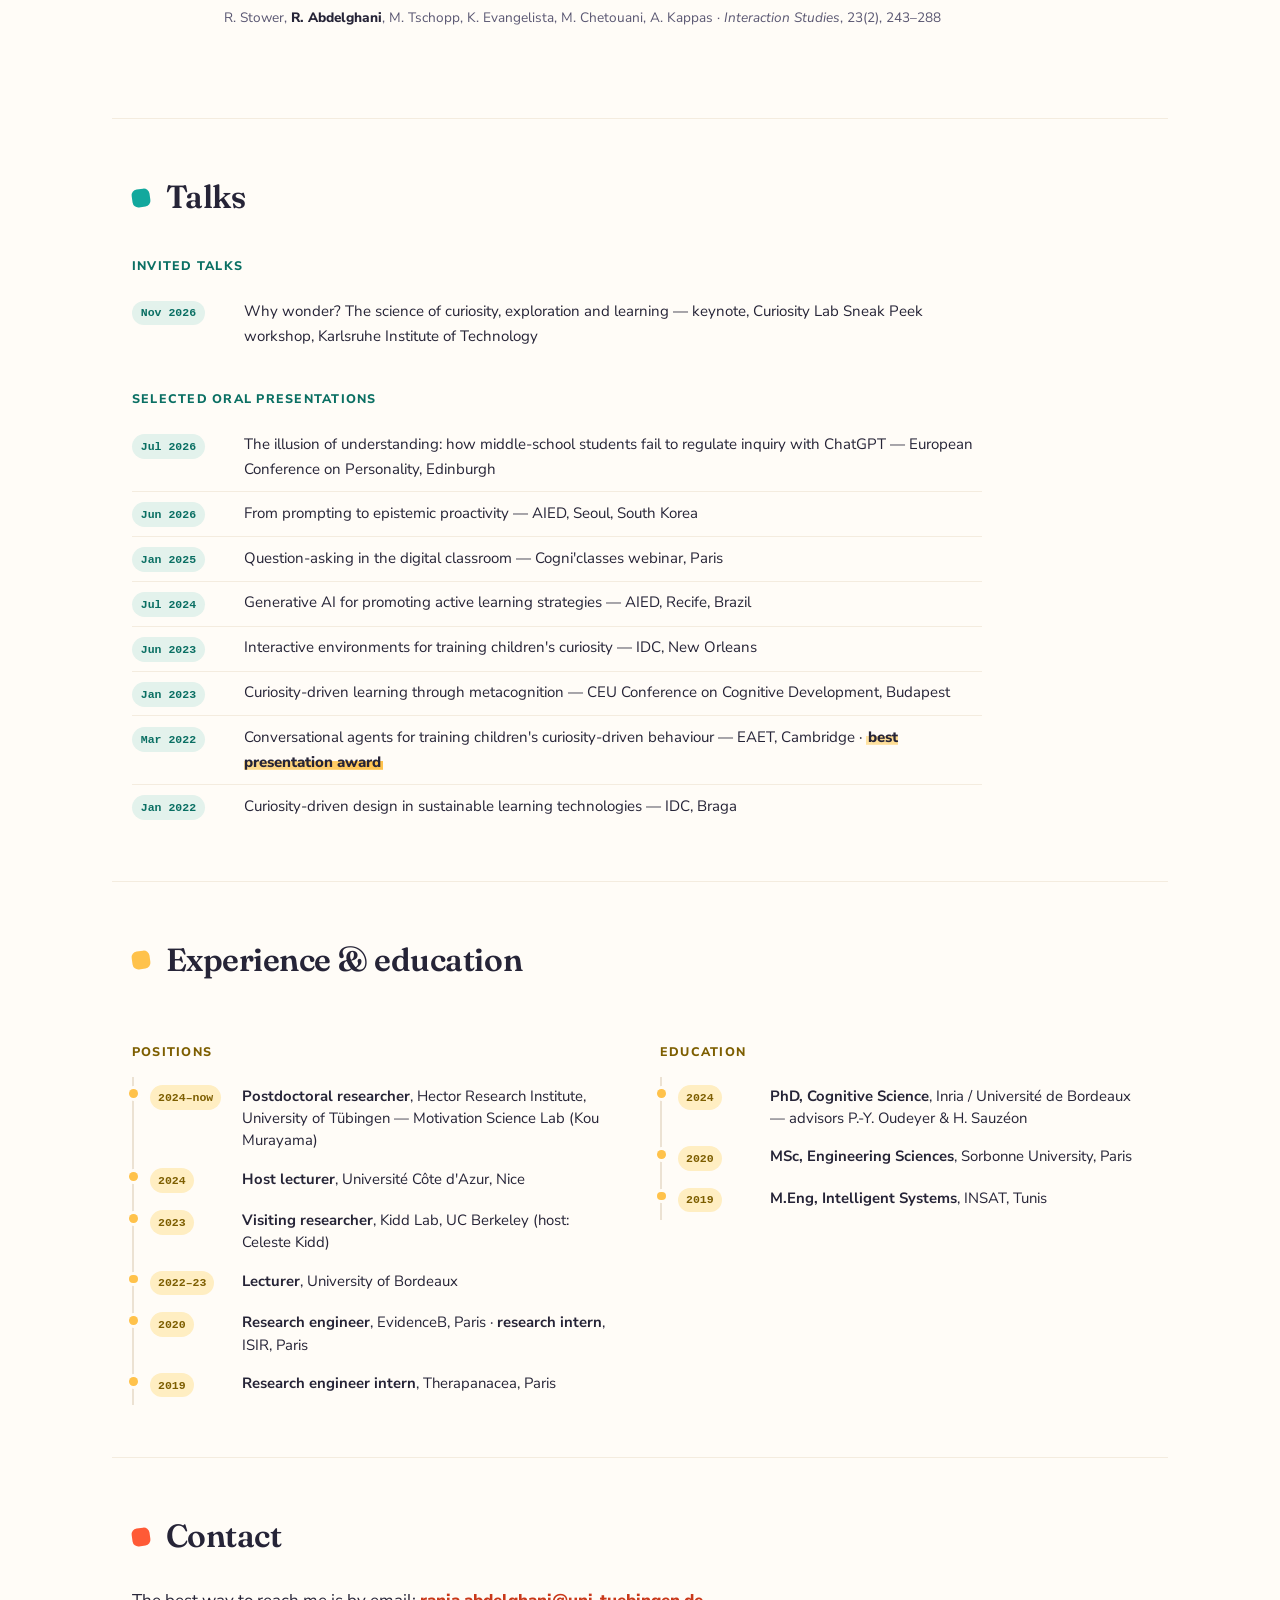
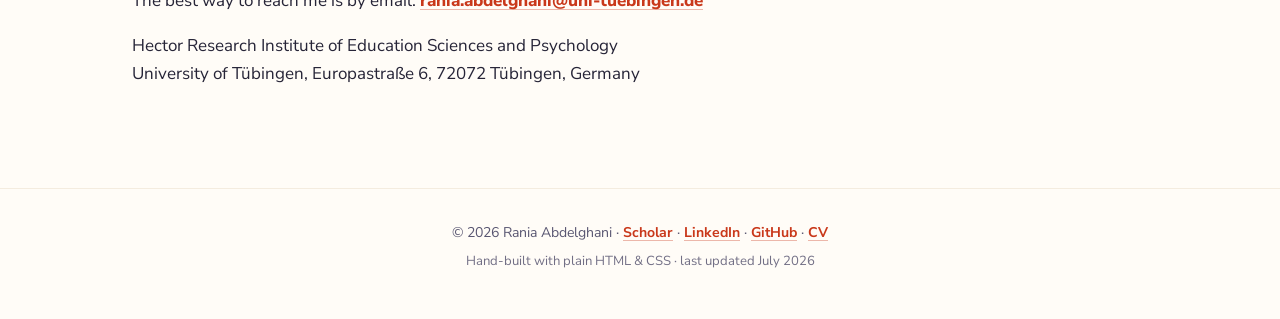
==== commit fa641cbb: "content: add KIT curiosity keynote to talks and resources Add an "Invited talks" subsection to the T" ====
--- a/index.html
+++ b/index.html
@@ -208,6 +208,11 @@
   <section class="section" id="talks">
     <h2>Talks</h2>
 
+    <h3 class="subhead">Invited talks</h3>
+    <ul class="talk-list">
+      <li><span class="talk-when">Nov 2026</span><span class="talk-what">Why wonder? The science of curiosity, exploration and learning — keynote, Curiosity Lab Sneak Peek workshop, Karlsruhe Institute of Technology</span></li>
+    </ul>
+
     <h3 class="subhead">Selected oral presentations</h3>
     <ul class="talk-list">
       <li><span class="talk-when">Jul 2026</span><span class="talk-what">The illusion of understanding: how middle-school students fail to regulate inquiry with ChatGPT — European Conference on Personality, Edinburgh</span></li>
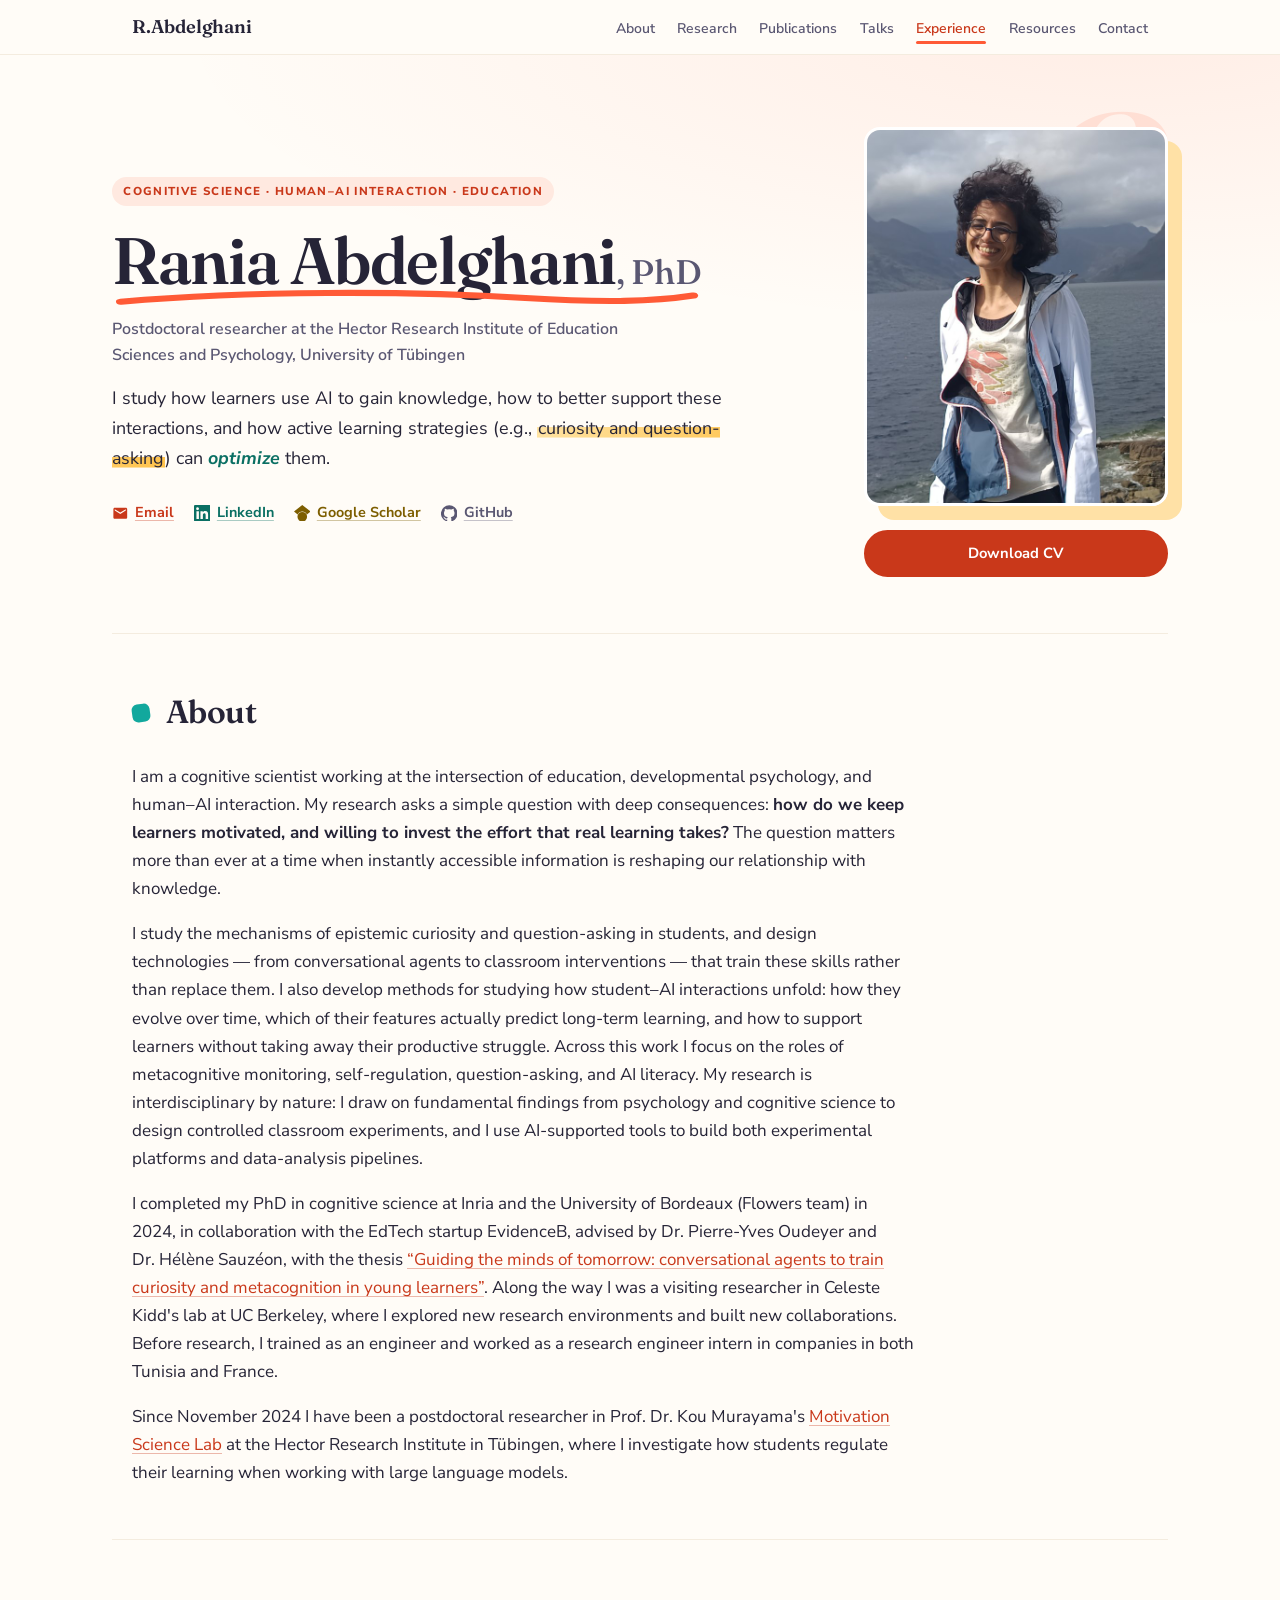
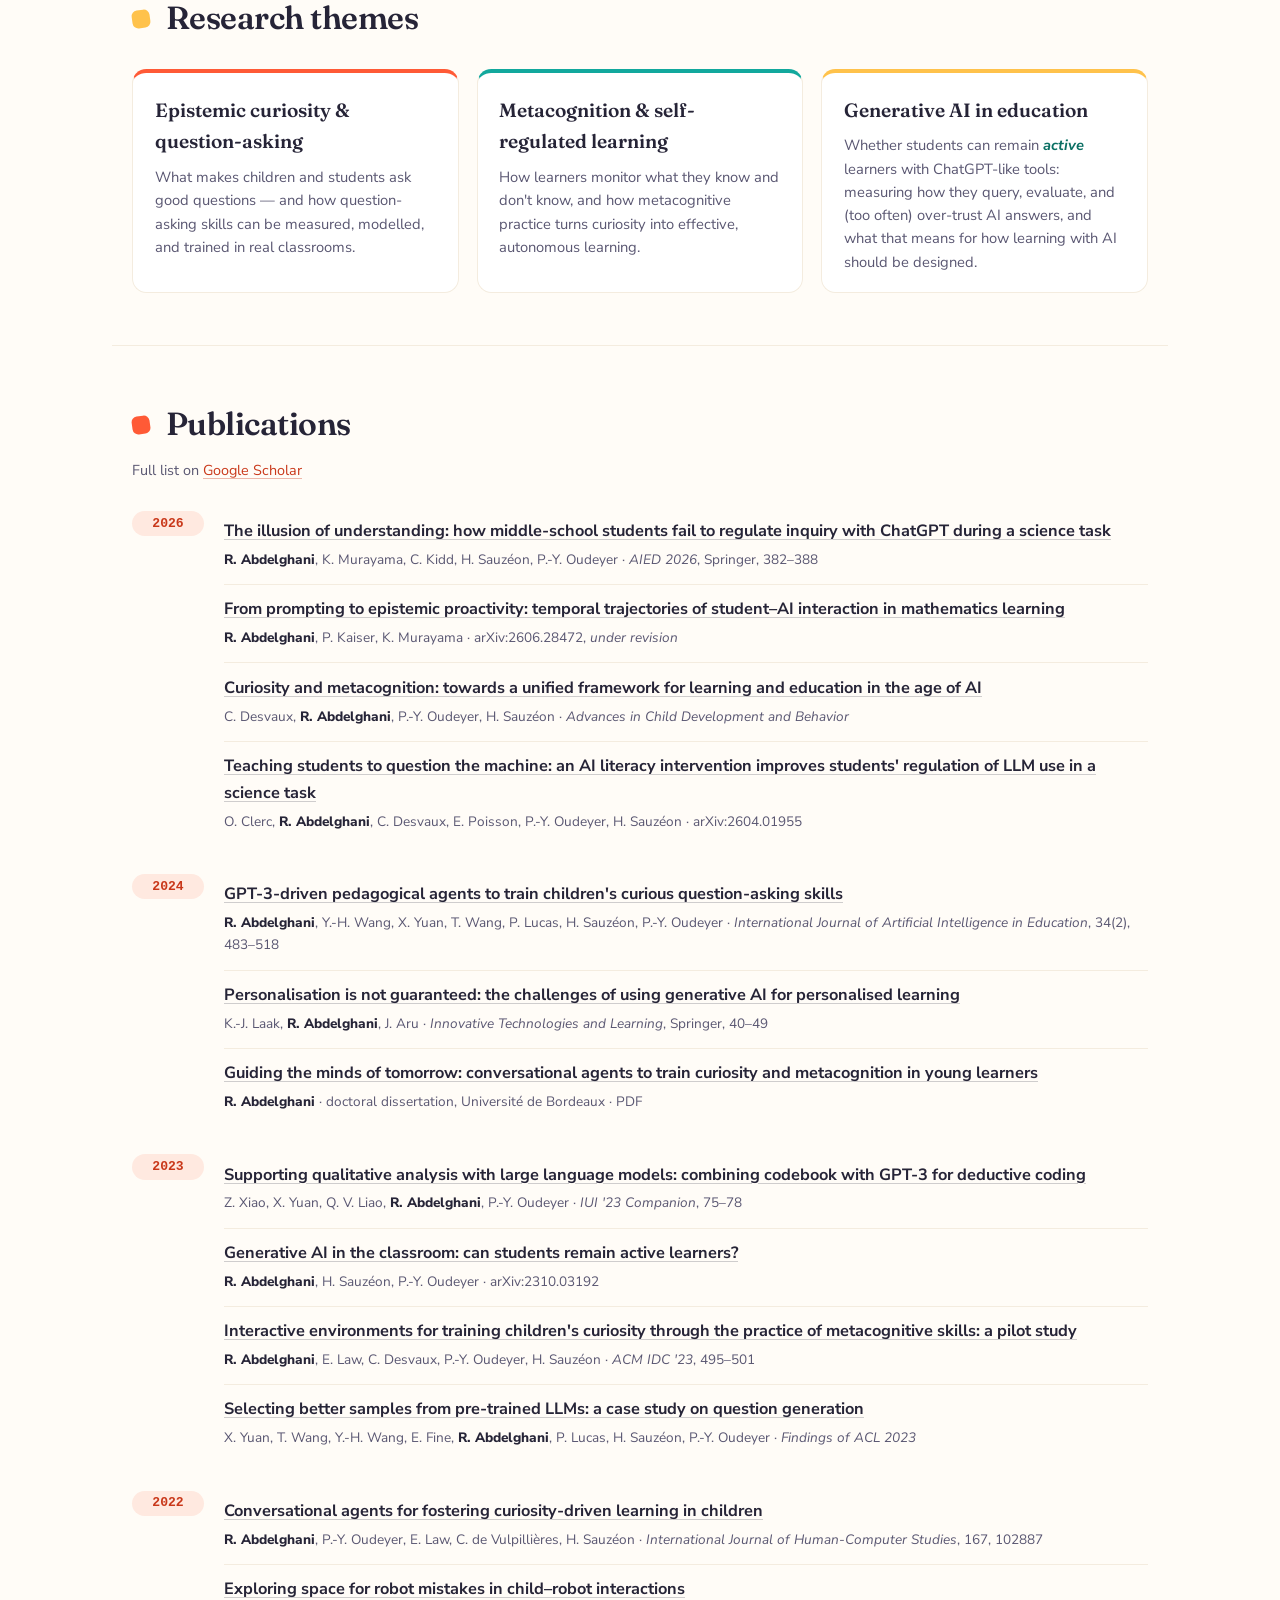
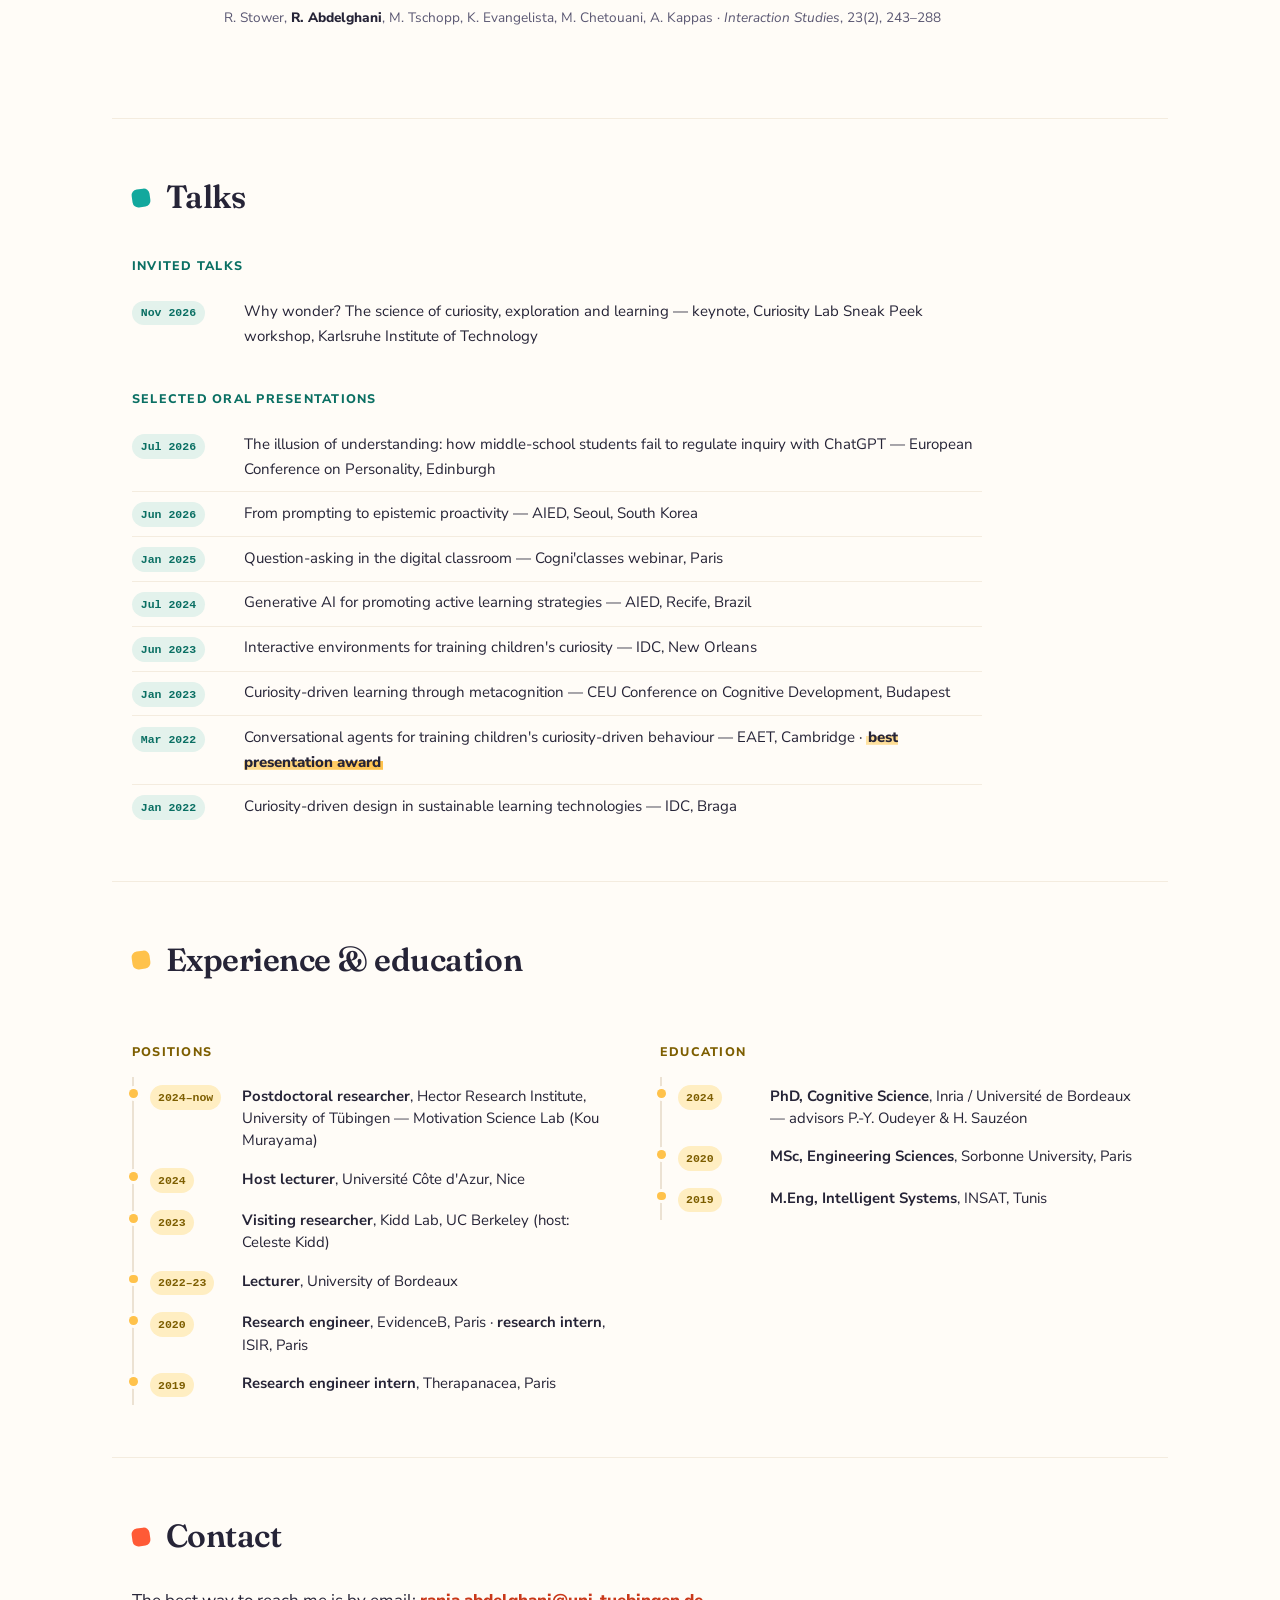
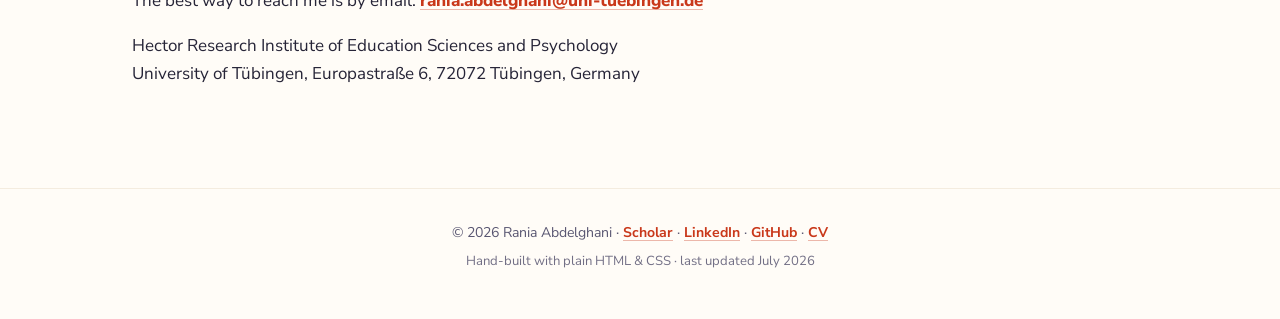
==== commit 9b0425d6: "content: reword keynote blurb and move Contact to end of nav" ====
--- a/index.html
+++ b/index.html
@@ -53,8 +53,8 @@
       <li><a href="#publications">Publications</a></li>
       <li><a href="#talks">Talks</a></li>
       <li><a href="#experience">Experience</a></li>
+      <li><a href="resources.html">Resources</a></li>
       <li><a href="#contact">Contact</a></li>
-      <li><a href="resources.html">Resources</a></li>
     </ul>
   </nav>
 </header>
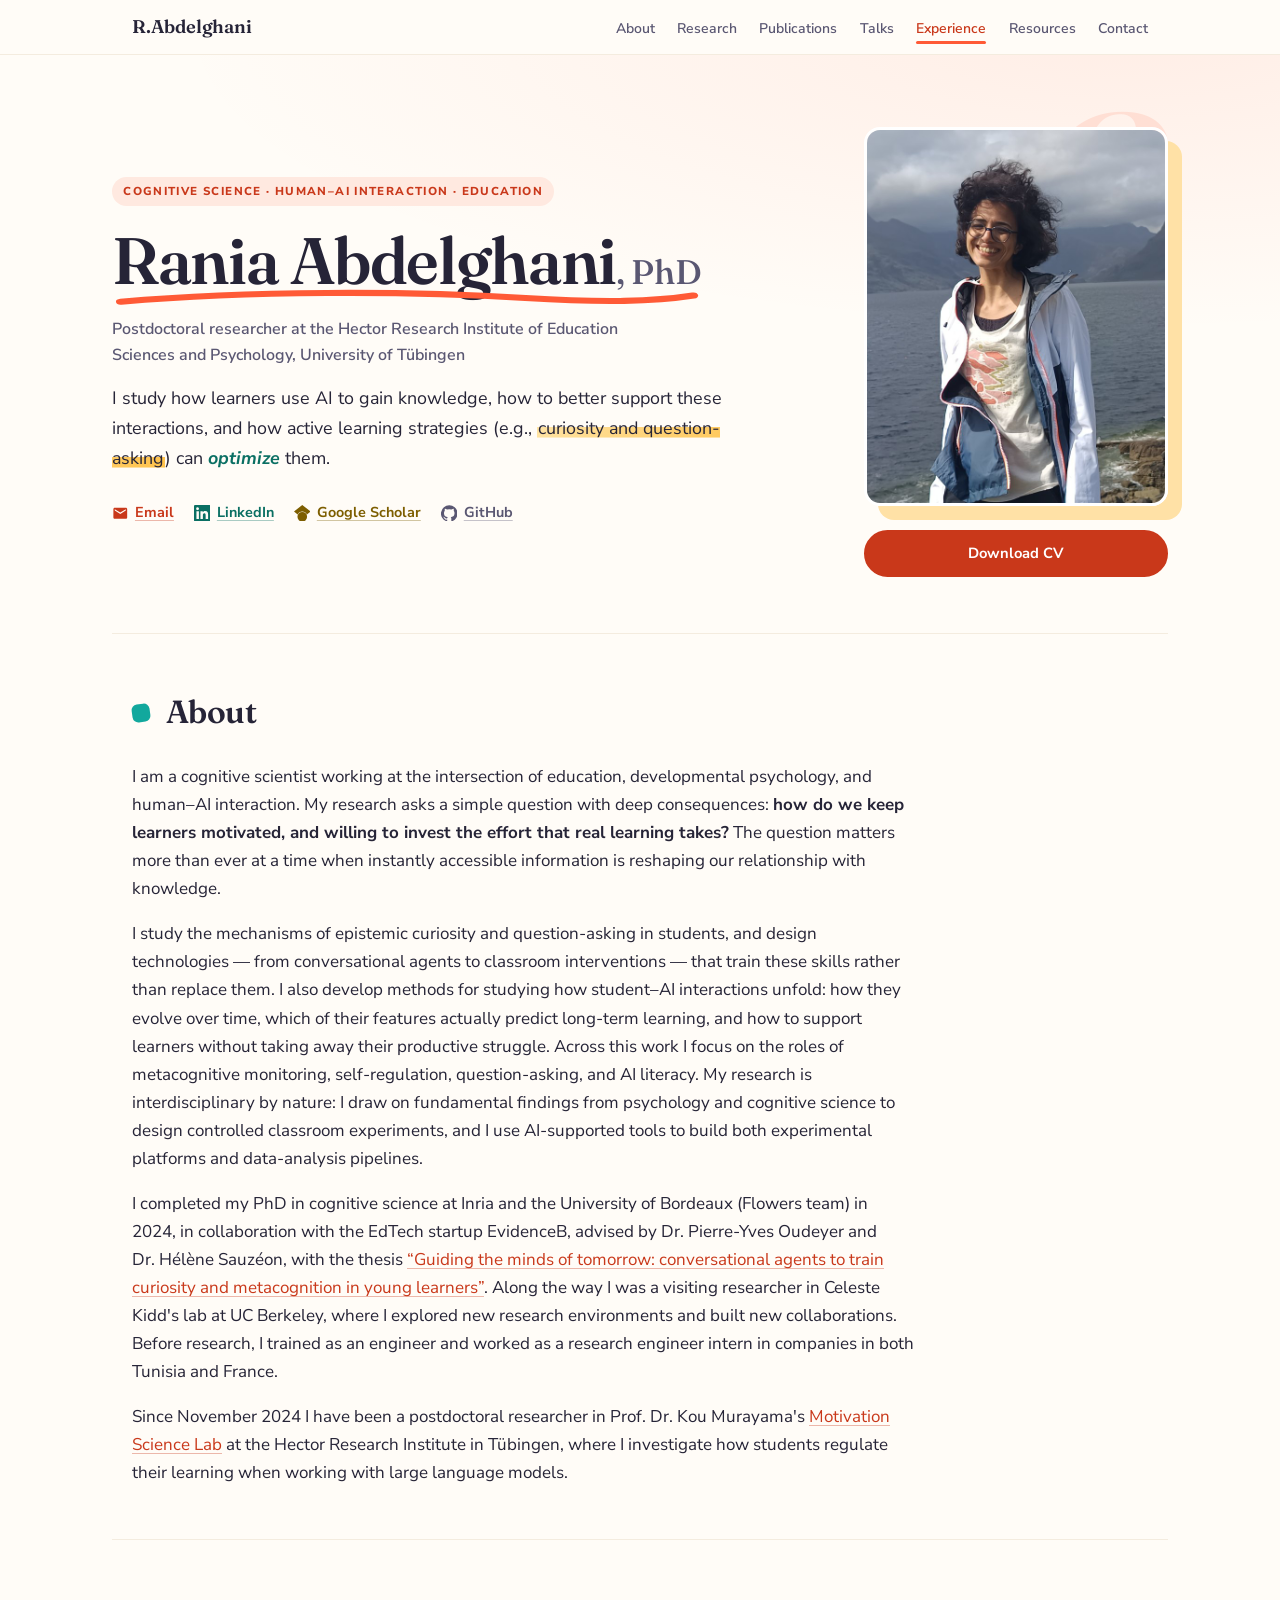
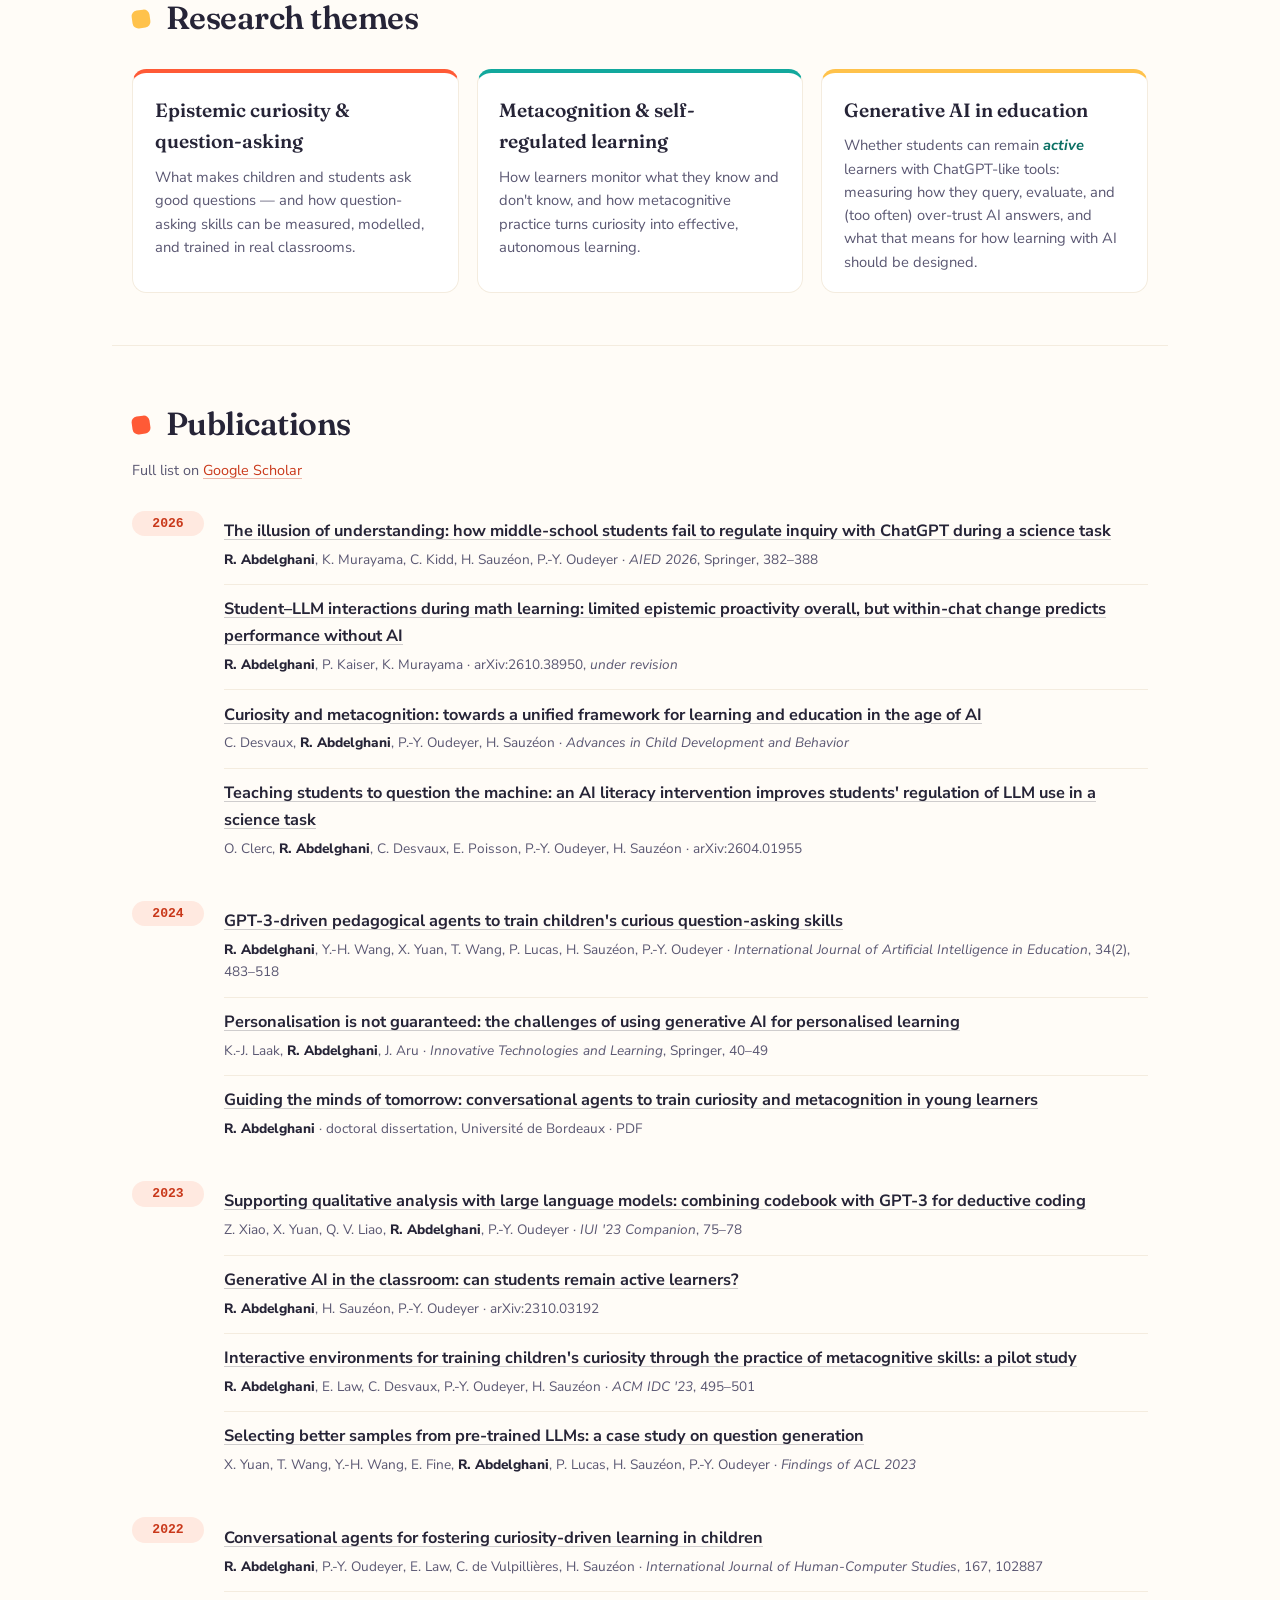
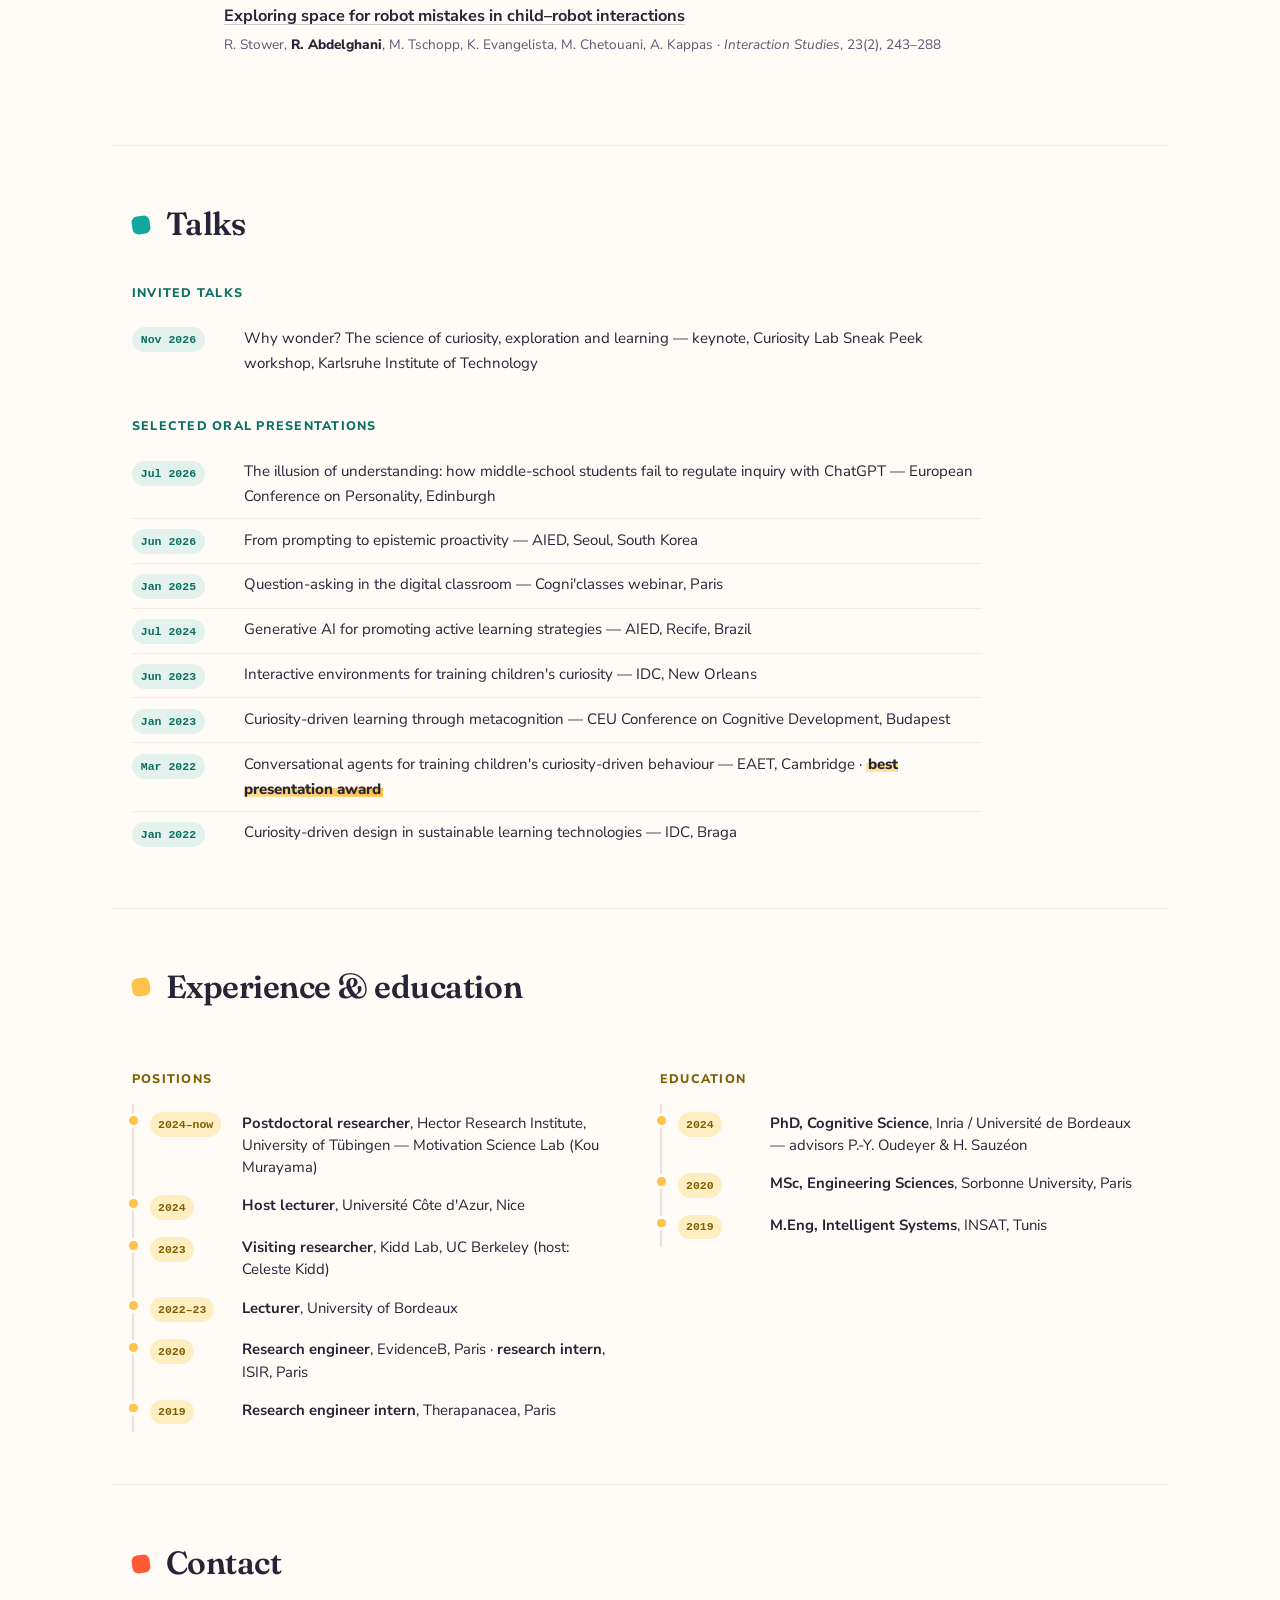
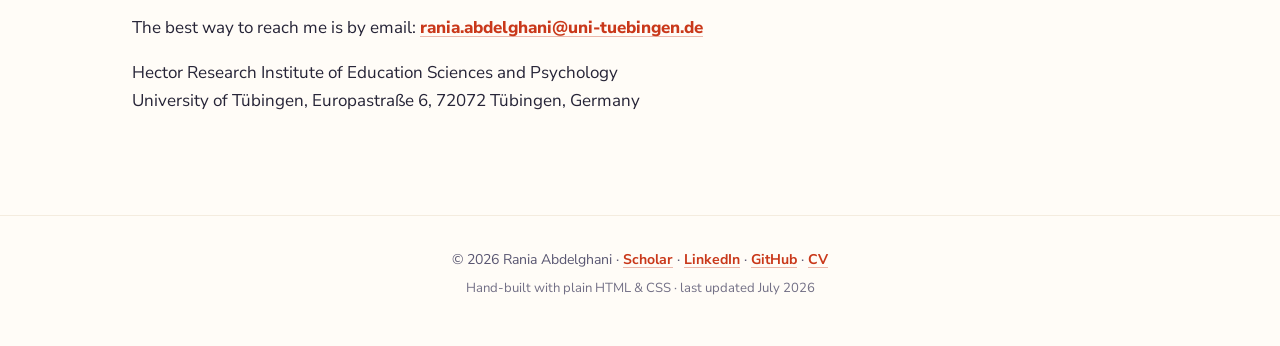
==== commit 8fee4d6e: "content: update epistemic proactivity preprint to arXiv:2610.38950 New title, abstract-based blurb, " ====
--- a/index.html
+++ b/index.html
@@ -138,8 +138,8 @@
           <p class="pub-meta"><span class="me">R. Abdelghani</span>, K. Murayama, C. Kidd, H. Sauzéon, P.-Y. Oudeyer · <em>AIED 2026</em>, Springer, 382–388</p>
         </li>
         <li class="pub">
-          <p class="pub-title"><a href="https://doi.org/10.48550/arXiv.2606.28472">From prompting to epistemic proactivity: temporal trajectories of student–AI interaction in mathematics learning</a></p>
-          <p class="pub-meta"><span class="me">R. Abdelghani</span>, P. Kaiser, K. Murayama · arXiv:2606.28472, <em>under revision</em></p>
+          <p class="pub-title"><a href="https://arxiv.org/abs/2610.38950">Student–LLM interactions during math learning: limited epistemic proactivity overall, but within-chat change predicts performance without AI</a></p>
+          <p class="pub-meta"><span class="me">R. Abdelghani</span>, P. Kaiser, K. Murayama · arXiv:2610.38950, <em>under revision</em></p>
         </li>
         <li class="pub">
           <p class="pub-title"><a href="https://doi.org/10.1016/bs.acdb.2026.04.005">Curiosity and metacognition: towards a unified framework for learning and education in the age of AI</a></p>
